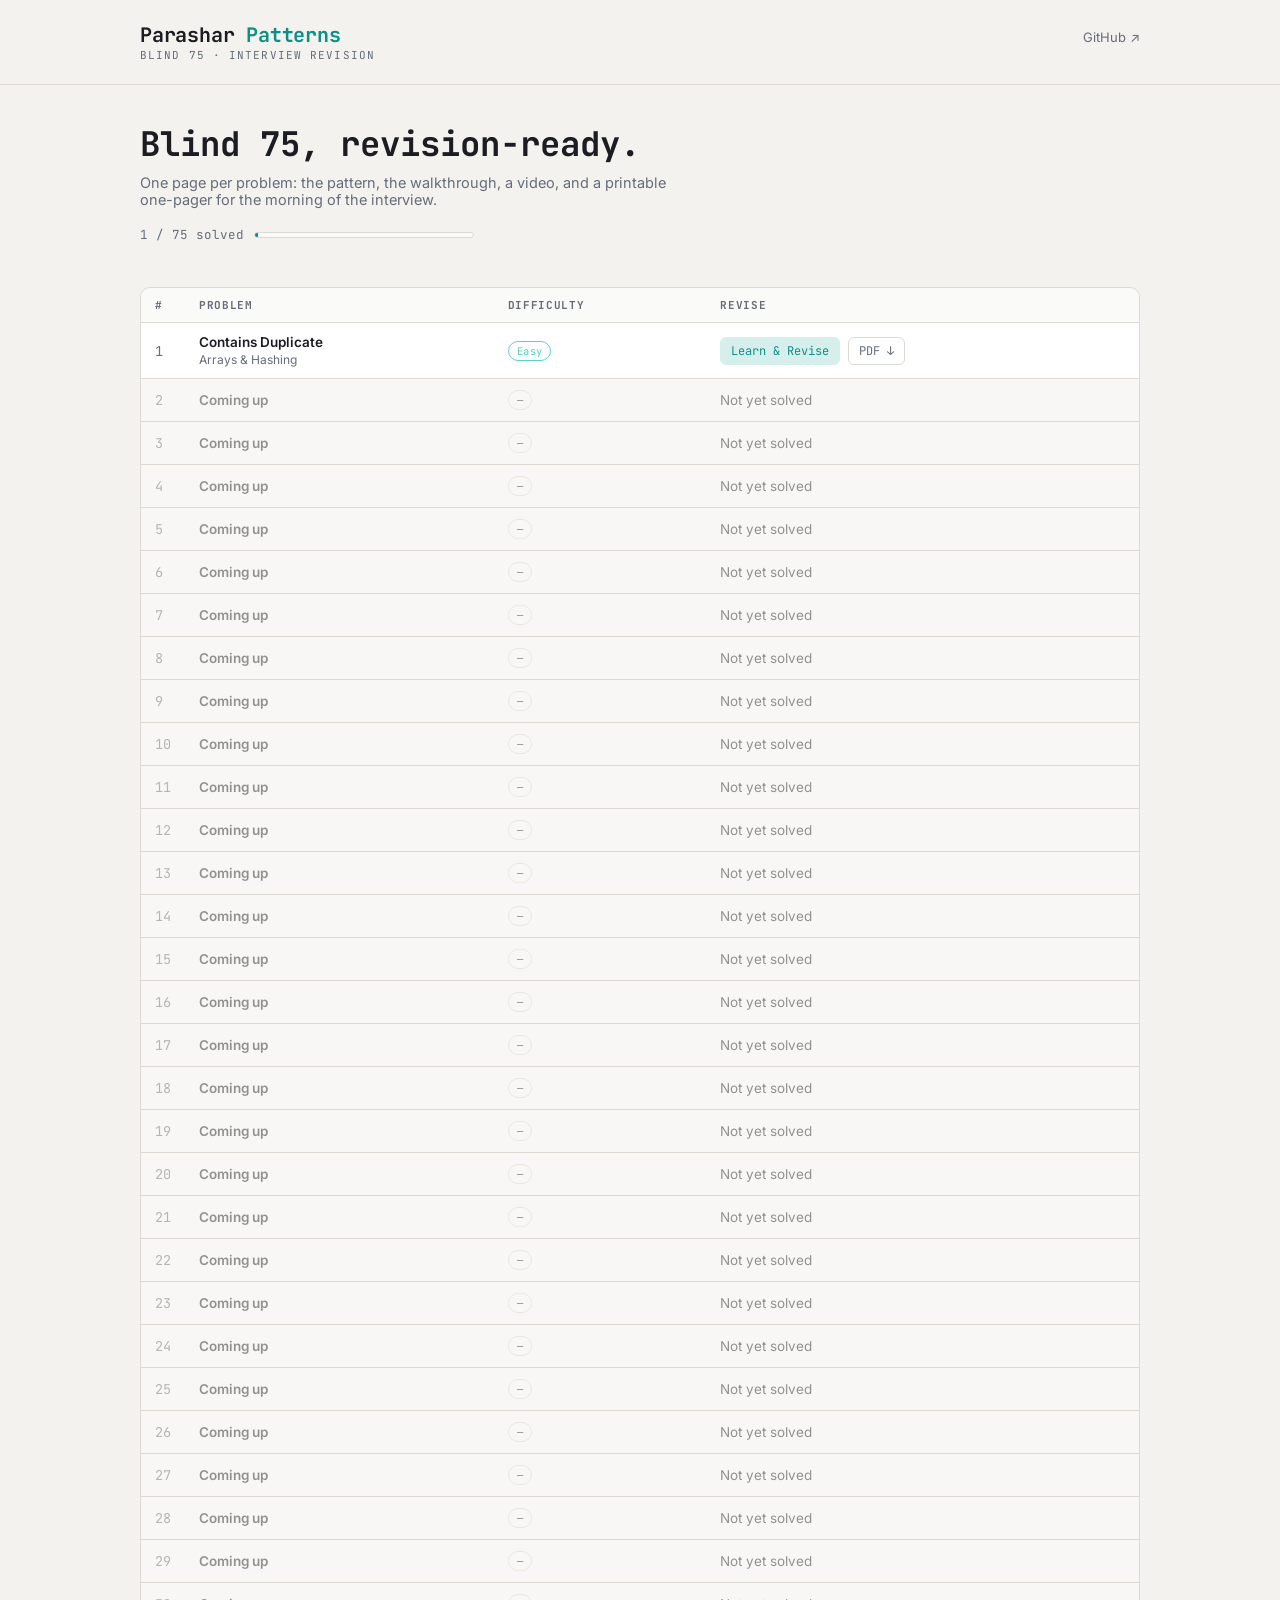
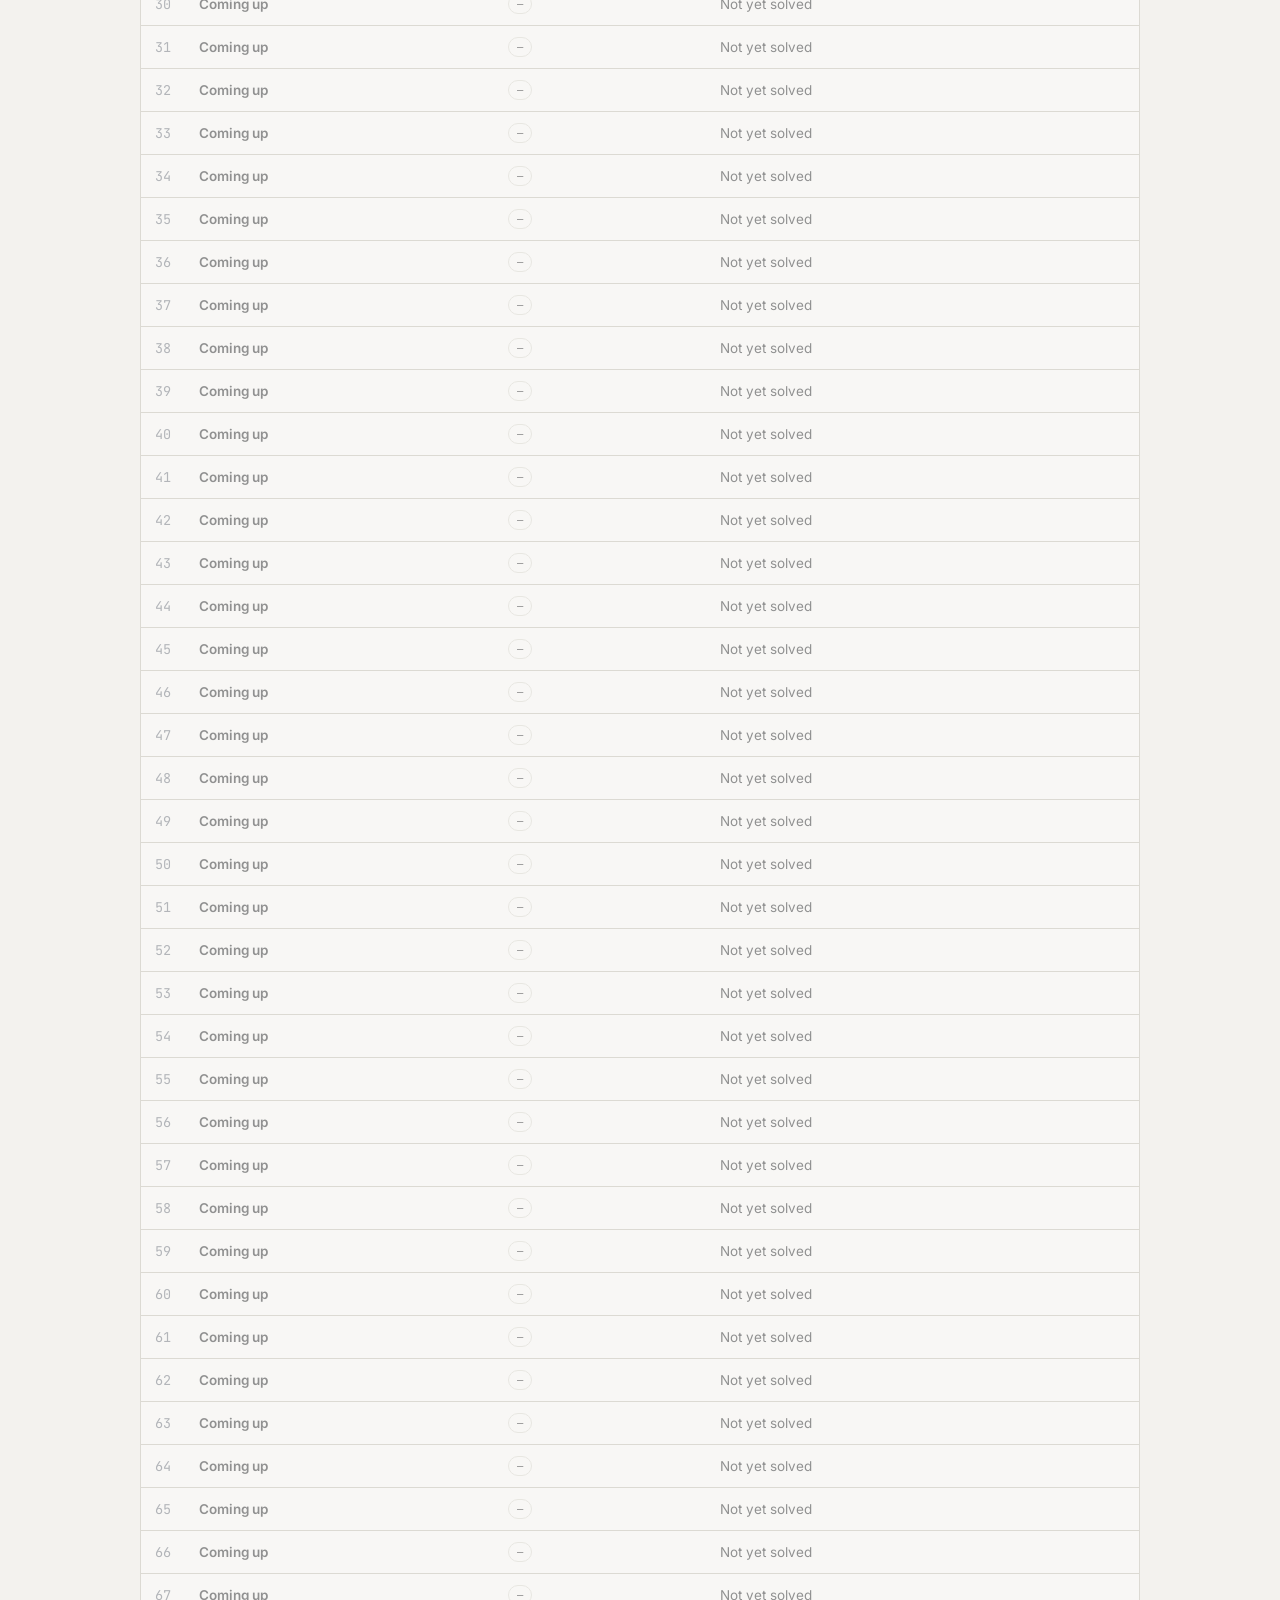
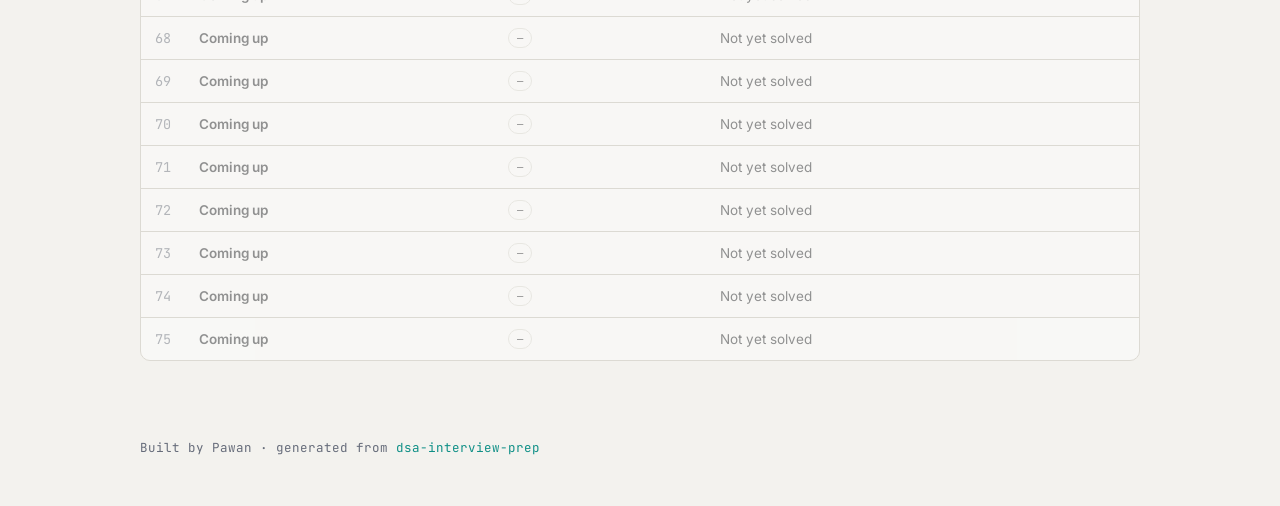
==== index.html @ 85b140c4 "Initial site: problem 1 (Contains Duplicate) + generator" ====
<!doctype html>
<html lang="en">
<head>
<meta charset="utf-8">
<meta name="viewport" content="width=device-width, initial-scale=1">
<title>Parashar Patterns — Blind 75 Revision</title>
<meta name="description" content="Blind 75 interview revision: pattern-level write-ups, video walkthroughs, and printable one-pagers.">
<link rel="preconnect" href="https://fonts.googleapis.com">
<link rel="preconnect" href="https://fonts.gstatic.com" crossorigin>
<link href="https://fonts.googleapis.com/css2?family=JetBrains+Mono:wght@400;600;700&family=Inter:wght@400;500;600&display=swap" rel="stylesheet">
<link rel="stylesheet" href="assets/css/site.css">
</head>
<body>
  <header class="topbar">
    <div class="container row">
      <div>
        <a class="brand" href="index.html">Parashar <span class="dot">Patterns</span></a>
        <div class="tagline">BLIND 75 · INTERVIEW REVISION</div>
      </div>
      <nav>
        <a href="https://github.com/pawanparashar/dsa-interview-prep">GitHub ↗</a>
      </nav>
    </div>
  </header>

  <section class="hero">
    <div class="container">
      <h1>Blind 75, revision-ready.</h1>
      <p>One page per problem: the pattern, the walkthrough, a video, and a printable one-pager for the morning of the interview.</p>
      <div class="progress">
        <span>1 / 75 solved</span>
        <div class="bar"><div class="fill" style="width: 1.3%"></div></div>
      </div>
    </div>
  </section>

  <div class="container">
    <div class="table-wrap">
      <table class="problems">
        <thead>
          <tr>
            <th>#</th>
            <th>Problem</th>
            <th>Difficulty</th>
            <th>Revise</th>
          </tr>
        </thead>
        <tbody>
          
          <tr>
            <td class="num">1</td>
            <td class="title">
              Contains Duplicate
              <span class="muted-cat">Arrays & Hashing</span>
            </td>
            <td><span class="badge Easy">Easy</span></td>
            <td>
              <div class="cell-links">
                <a class="linkbtn" href="problems/contains-duplicate/index.html">Learn &amp; Revise</a>
                <a class="linkbtn ghost" href="problems/contains-duplicate/contains-duplicate-onepager.pdf">PDF ↓</a>
              </div>
            </td>
          </tr>
          
          
          <tr class="pending">
            <td class="num">2</td>
            <td class="title">Coming up</td>
            <td><span class="badge">—</span></td>
            <td><span class="muted-cat">Not yet solved</span></td>
          </tr>
          
          <tr class="pending">
            <td class="num">3</td>
            <td class="title">Coming up</td>
            <td><span class="badge">—</span></td>
            <td><span class="muted-cat">Not yet solved</span></td>
          </tr>
          
          <tr class="pending">
            <td class="num">4</td>
            <td class="title">Coming up</td>
            <td><span class="badge">—</span></td>
            <td><span class="muted-cat">Not yet solved</span></td>
          </tr>
          
          <tr class="pending">
            <td class="num">5</td>
            <td class="title">Coming up</td>
            <td><span class="badge">—</span></td>
            <td><span class="muted-cat">Not yet solved</span></td>
          </tr>
          
          <tr class="pending">
            <td class="num">6</td>
            <td class="title">Coming up</td>
            <td><span class="badge">—</span></td>
            <td><span class="muted-cat">Not yet solved</span></td>
          </tr>
          
          <tr class="pending">
            <td class="num">7</td>
            <td class="title">Coming up</td>
            <td><span class="badge">—</span></td>
            <td><span class="muted-cat">Not yet solved</span></td>
          </tr>
          
          <tr class="pending">
            <td class="num">8</td>
            <td class="title">Coming up</td>
            <td><span class="badge">—</span></td>
            <td><span class="muted-cat">Not yet solved</span></td>
          </tr>
          
          <tr class="pending">
            <td class="num">9</td>
            <td class="title">Coming up</td>
            <td><span class="badge">—</span></td>
            <td><span class="muted-cat">Not yet solved</span></td>
          </tr>
          
          <tr class="pending">
            <td class="num">10</td>
            <td class="title">Coming up</td>
            <td><span class="badge">—</span></td>
            <td><span class="muted-cat">Not yet solved</span></td>
          </tr>
          
          <tr class="pending">
            <td class="num">11</td>
            <td class="title">Coming up</td>
            <td><span class="badge">—</span></td>
            <td><span class="muted-cat">Not yet solved</span></td>
          </tr>
          
          <tr class="pending">
            <td class="num">12</td>
            <td class="title">Coming up</td>
            <td><span class="badge">—</span></td>
            <td><span class="muted-cat">Not yet solved</span></td>
          </tr>
          
          <tr class="pending">
            <td class="num">13</td>
            <td class="title">Coming up</td>
            <td><span class="badge">—</span></td>
            <td><span class="muted-cat">Not yet solved</span></td>
          </tr>
          
          <tr class="pending">
            <td class="num">14</td>
            <td class="title">Coming up</td>
            <td><span class="badge">—</span></td>
            <td><span class="muted-cat">Not yet solved</span></td>
          </tr>
          
          <tr class="pending">
            <td class="num">15</td>
            <td class="title">Coming up</td>
            <td><span class="badge">—</span></td>
            <td><span class="muted-cat">Not yet solved</span></td>
          </tr>
          
          <tr class="pending">
            <td class="num">16</td>
            <td class="title">Coming up</td>
            <td><span class="badge">—</span></td>
            <td><span class="muted-cat">Not yet solved</span></td>
          </tr>
          
          <tr class="pending">
            <td class="num">17</td>
            <td class="title">Coming up</td>
            <td><span class="badge">—</span></td>
            <td><span class="muted-cat">Not yet solved</span></td>
          </tr>
          
          <tr class="pending">
            <td class="num">18</td>
            <td class="title">Coming up</td>
            <td><span class="badge">—</span></td>
            <td><span class="muted-cat">Not yet solved</span></td>
          </tr>
          
          <tr class="pending">
            <td class="num">19</td>
            <td class="title">Coming up</td>
            <td><span class="badge">—</span></td>
            <td><span class="muted-cat">Not yet solved</span></td>
          </tr>
          
          <tr class="pending">
            <td class="num">20</td>
            <td class="title">Coming up</td>
            <td><span class="badge">—</span></td>
            <td><span class="muted-cat">Not yet solved</span></td>
          </tr>
          
          <tr class="pending">
            <td class="num">21</td>
            <td class="title">Coming up</td>
            <td><span class="badge">—</span></td>
            <td><span class="muted-cat">Not yet solved</span></td>
          </tr>
          
          <tr class="pending">
            <td class="num">22</td>
            <td class="title">Coming up</td>
            <td><span class="badge">—</span></td>
            <td><span class="muted-cat">Not yet solved</span></td>
          </tr>
          
          <tr class="pending">
            <td class="num">23</td>
            <td class="title">Coming up</td>
            <td><span class="badge">—</span></td>
            <td><span class="muted-cat">Not yet solved</span></td>
          </tr>
          
          <tr class="pending">
            <td class="num">24</td>
            <td class="title">Coming up</td>
            <td><span class="badge">—</span></td>
            <td><span class="muted-cat">Not yet solved</span></td>
          </tr>
          
          <tr class="pending">
            <td class="num">25</td>
            <td class="title">Coming up</td>
            <td><span class="badge">—</span></td>
            <td><span class="muted-cat">Not yet solved</span></td>
          </tr>
          
          <tr class="pending">
            <td class="num">26</td>
            <td class="title">Coming up</td>
            <td><span class="badge">—</span></td>
            <td><span class="muted-cat">Not yet solved</span></td>
          </tr>
          
          <tr class="pending">
            <td class="num">27</td>
            <td class="title">Coming up</td>
            <td><span class="badge">—</span></td>
            <td><span class="muted-cat">Not yet solved</span></td>
          </tr>
          
          <tr class="pending">
            <td class="num">28</td>
            <td class="title">Coming up</td>
            <td><span class="badge">—</span></td>
            <td><span class="muted-cat">Not yet solved</span></td>
          </tr>
          
          <tr class="pending">
            <td class="num">29</td>
            <td class="title">Coming up</td>
            <td><span class="badge">—</span></td>
            <td><span class="muted-cat">Not yet solved</span></td>
          </tr>
          
          <tr class="pending">
            <td class="num">30</td>
            <td class="title">Coming up</td>
            <td><span class="badge">—</span></td>
            <td><span class="muted-cat">Not yet solved</span></td>
          </tr>
          
          <tr class="pending">
            <td class="num">31</td>
            <td class="title">Coming up</td>
            <td><span class="badge">—</span></td>
            <td><span class="muted-cat">Not yet solved</span></td>
          </tr>
          
          <tr class="pending">
            <td class="num">32</td>
            <td class="title">Coming up</td>
            <td><span class="badge">—</span></td>
            <td><span class="muted-cat">Not yet solved</span></td>
          </tr>
          
          <tr class="pending">
            <td class="num">33</td>
            <td class="title">Coming up</td>
            <td><span class="badge">—</span></td>
            <td><span class="muted-cat">Not yet solved</span></td>
          </tr>
          
          <tr class="pending">
            <td class="num">34</td>
            <td class="title">Coming up</td>
            <td><span class="badge">—</span></td>
            <td><span class="muted-cat">Not yet solved</span></td>
          </tr>
          
          <tr class="pending">
            <td class="num">35</td>
            <td class="title">Coming up</td>
            <td><span class="badge">—</span></td>
            <td><span class="muted-cat">Not yet solved</span></td>
          </tr>
          
          <tr class="pending">
            <td class="num">36</td>
            <td class="title">Coming up</td>
            <td><span class="badge">—</span></td>
            <td><span class="muted-cat">Not yet solved</span></td>
          </tr>
          
          <tr class="pending">
            <td class="num">37</td>
            <td class="title">Coming up</td>
            <td><span class="badge">—</span></td>
            <td><span class="muted-cat">Not yet solved</span></td>
          </tr>
          
          <tr class="pending">
            <td class="num">38</td>
            <td class="title">Coming up</td>
            <td><span class="badge">—</span></td>
            <td><span class="muted-cat">Not yet solved</span></td>
          </tr>
          
          <tr class="pending">
            <td class="num">39</td>
            <td class="title">Coming up</td>
            <td><span class="badge">—</span></td>
            <td><span class="muted-cat">Not yet solved</span></td>
          </tr>
          
          <tr class="pending">
            <td class="num">40</td>
            <td class="title">Coming up</td>
            <td><span class="badge">—</span></td>
            <td><span class="muted-cat">Not yet solved</span></td>
          </tr>
          
          <tr class="pending">
            <td class="num">41</td>
            <td class="title">Coming up</td>
            <td><span class="badge">—</span></td>
            <td><span class="muted-cat">Not yet solved</span></td>
          </tr>
          
          <tr class="pending">
            <td class="num">42</td>
            <td class="title">Coming up</td>
            <td><span class="badge">—</span></td>
            <td><span class="muted-cat">Not yet solved</span></td>
          </tr>
          
          <tr class="pending">
            <td class="num">43</td>
            <td class="title">Coming up</td>
            <td><span class="badge">—</span></td>
            <td><span class="muted-cat">Not yet solved</span></td>
          </tr>
          
          <tr class="pending">
            <td class="num">44</td>
            <td class="title">Coming up</td>
            <td><span class="badge">—</span></td>
            <td><span class="muted-cat">Not yet solved</span></td>
          </tr>
          
          <tr class="pending">
            <td class="num">45</td>
            <td class="title">Coming up</td>
            <td><span class="badge">—</span></td>
            <td><span class="muted-cat">Not yet solved</span></td>
          </tr>
          
          <tr class="pending">
            <td class="num">46</td>
            <td class="title">Coming up</td>
            <td><span class="badge">—</span></td>
            <td><span class="muted-cat">Not yet solved</span></td>
          </tr>
          
          <tr class="pending">
            <td class="num">47</td>
            <td class="title">Coming up</td>
            <td><span class="badge">—</span></td>
            <td><span class="muted-cat">Not yet solved</span></td>
          </tr>
          
          <tr class="pending">
            <td class="num">48</td>
            <td class="title">Coming up</td>
            <td><span class="badge">—</span></td>
            <td><span class="muted-cat">Not yet solved</span></td>
          </tr>
          
          <tr class="pending">
            <td class="num">49</td>
            <td class="title">Coming up</td>
            <td><span class="badge">—</span></td>
            <td><span class="muted-cat">Not yet solved</span></td>
          </tr>
          
          <tr class="pending">
            <td class="num">50</td>
            <td class="title">Coming up</td>
            <td><span class="badge">—</span></td>
            <td><span class="muted-cat">Not yet solved</span></td>
          </tr>
          
          <tr class="pending">
            <td class="num">51</td>
            <td class="title">Coming up</td>
            <td><span class="badge">—</span></td>
            <td><span class="muted-cat">Not yet solved</span></td>
          </tr>
          
          <tr class="pending">
            <td class="num">52</td>
            <td class="title">Coming up</td>
            <td><span class="badge">—</span></td>
            <td><span class="muted-cat">Not yet solved</span></td>
          </tr>
          
          <tr class="pending">
            <td class="num">53</td>
            <td class="title">Coming up</td>
            <td><span class="badge">—</span></td>
            <td><span class="muted-cat">Not yet solved</span></td>
          </tr>
          
          <tr class="pending">
            <td class="num">54</td>
            <td class="title">Coming up</td>
            <td><span class="badge">—</span></td>
            <td><span class="muted-cat">Not yet solved</span></td>
          </tr>
          
          <tr class="pending">
            <td class="num">55</td>
            <td class="title">Coming up</td>
            <td><span class="badge">—</span></td>
            <td><span class="muted-cat">Not yet solved</span></td>
          </tr>
          
          <tr class="pending">
            <td class="num">56</td>
            <td class="title">Coming up</td>
            <td><span class="badge">—</span></td>
            <td><span class="muted-cat">Not yet solved</span></td>
          </tr>
          
          <tr class="pending">
            <td class="num">57</td>
            <td class="title">Coming up</td>
            <td><span class="badge">—</span></td>
            <td><span class="muted-cat">Not yet solved</span></td>
          </tr>
          
          <tr class="pending">
            <td class="num">58</td>
            <td class="title">Coming up</td>
            <td><span class="badge">—</span></td>
            <td><span class="muted-cat">Not yet solved</span></td>
          </tr>
          
          <tr class="pending">
            <td class="num">59</td>
            <td class="title">Coming up</td>
            <td><span class="badge">—</span></td>
            <td><span class="muted-cat">Not yet solved</span></td>
          </tr>
          
          <tr class="pending">
            <td class="num">60</td>
            <td class="title">Coming up</td>
            <td><span class="badge">—</span></td>
            <td><span class="muted-cat">Not yet solved</span></td>
          </tr>
          
          <tr class="pending">
            <td class="num">61</td>
            <td class="title">Coming up</td>
            <td><span class="badge">—</span></td>
            <td><span class="muted-cat">Not yet solved</span></td>
          </tr>
          
          <tr class="pending">
            <td class="num">62</td>
            <td class="title">Coming up</td>
            <td><span class="badge">—</span></td>
            <td><span class="muted-cat">Not yet solved</span></td>
          </tr>
          
          <tr class="pending">
            <td class="num">63</td>
            <td class="title">Coming up</td>
            <td><span class="badge">—</span></td>
            <td><span class="muted-cat">Not yet solved</span></td>
          </tr>
          
          <tr class="pending">
            <td class="num">64</td>
            <td class="title">Coming up</td>
            <td><span class="badge">—</span></td>
            <td><span class="muted-cat">Not yet solved</span></td>
          </tr>
          
          <tr class="pending">
            <td class="num">65</td>
            <td class="title">Coming up</td>
            <td><span class="badge">—</span></td>
            <td><span class="muted-cat">Not yet solved</span></td>
          </tr>
          
          <tr class="pending">
            <td class="num">66</td>
            <td class="title">Coming up</td>
            <td><span class="badge">—</span></td>
            <td><span class="muted-cat">Not yet solved</span></td>
          </tr>
          
          <tr class="pending">
            <td class="num">67</td>
            <td class="title">Coming up</td>
            <td><span class="badge">—</span></td>
            <td><span class="muted-cat">Not yet solved</span></td>
          </tr>
          
          <tr class="pending">
            <td class="num">68</td>
            <td class="title">Coming up</td>
            <td><span class="badge">—</span></td>
            <td><span class="muted-cat">Not yet solved</span></td>
          </tr>
          
          <tr class="pending">
            <td class="num">69</td>
            <td class="title">Coming up</td>
            <td><span class="badge">—</span></td>
            <td><span class="muted-cat">Not yet solved</span></td>
          </tr>
          
          <tr class="pending">
            <td class="num">70</td>
            <td class="title">Coming up</td>
            <td><span class="badge">—</span></td>
            <td><span class="muted-cat">Not yet solved</span></td>
          </tr>
          
          <tr class="pending">
            <td class="num">71</td>
            <td class="title">Coming up</td>
            <td><span class="badge">—</span></td>
            <td><span class="muted-cat">Not yet solved</span></td>
          </tr>
          
          <tr class="pending">
            <td class="num">72</td>
            <td class="title">Coming up</td>
            <td><span class="badge">—</span></td>
            <td><span class="muted-cat">Not yet solved</span></td>
          </tr>
          
          <tr class="pending">
            <td class="num">73</td>
            <td class="title">Coming up</td>
            <td><span class="badge">—</span></td>
            <td><span class="muted-cat">Not yet solved</span></td>
          </tr>
          
          <tr class="pending">
            <td class="num">74</td>
            <td class="title">Coming up</td>
            <td><span class="badge">—</span></td>
            <td><span class="muted-cat">Not yet solved</span></td>
          </tr>
          
          <tr class="pending">
            <td class="num">75</td>
            <td class="title">Coming up</td>
            <td><span class="badge">—</span></td>
            <td><span class="muted-cat">Not yet solved</span></td>
          </tr>
          
        </tbody>
      </table>
    </div>
  </div>

  <footer>
    <div class="container">Built by Pawan · generated from <a href="https://github.com/pawanparashar/dsa-interview-prep">dsa-interview-prep</a></div>
  </footer>
</body>
</html>
---- assets/css/site.css ----
/* Parashar Patterns — shared site styles
   layout concept: dark "terminal notebook" — monospace display type over a
   calm sans body, one teal accent carried over from the revision cards */
:root {
  --bg: #0f1115;
  --panel: #171a21;
  --panel-2: #1d212b;
  --border: #2a2f3a;
  --fg: #e8eaf0;
  --muted: #9aa3b5;
  --accent: #5ad1c9;
  --accent-dim: #2d4a48;
  --code-bg: #0c0e13;
  --easy: #5ad1c9;
  --medium: #e0b85a;
  --hard: #e07a6b;
  --font-display: 'JetBrains Mono', 'Space Mono', monospace;
  --font-body: 'Inter', system-ui, -apple-system, sans-serif;
  --font-mono: 'JetBrains Mono', 'Space Mono', monospace;
  color-scheme: dark;
}
@media (prefers-color-scheme: light) {
  :root:not([data-theme="dark"]) {
    --bg: #f3f2ee;
    --panel: #ffffff;
    --panel-2: #fafaf8;
    --border: #dcdad3;
    --fg: #1b1d22;
    --muted: #666c7a;
    --accent: #0e8f86;
    --accent-dim: #d6efed;
    --code-bg: #f4f6f5;
    color-scheme: light;
  }
}
:root[data-theme="light"] {
  --bg: #f3f2ee;
  --panel: #ffffff;
  --panel-2: #fafaf8;
  --border: #dcdad3;
  --fg: #1b1d22;
  --muted: #666c7a;
  --accent: #0e8f86;
  --accent-dim: #d6efed;
  --code-bg: #f4f6f5;
  color-scheme: light;
}

* { box-sizing: border-box; }
html, body { height: 100%; }
body {
  margin: 0;
  background: var(--bg);
  color: var(--fg);
  font-family: var(--font-body);
  -webkit-font-smoothing: antialiased;
}

a { color: inherit; }

.container {
  max-width: 1040px;
  margin: 0 auto;
  padding: 0 20px;
}

/* top bar */
.topbar {
  border-bottom: 1px solid var(--border);
  padding: 22px 0;
}
.topbar .row {
  display: flex;
  align-items: baseline;
  justify-content: space-between;
  flex-wrap: wrap;
  gap: 8px 20px;
}
.brand {
  font-family: var(--font-display);
  font-size: 20px;
  font-weight: 700;
  letter-spacing: -0.01em;
  text-decoration: none;
}
.brand .dot { color: var(--accent); }
.tagline {
  font-family: var(--font-mono);
  font-size: 11px;
  letter-spacing: 0.1em;
  color: var(--muted);
}
.topbar nav a {
  font-size: 13px;
  text-decoration: none;
  color: var(--muted);
  margin-left: 18px;
}
.topbar nav a:hover { color: var(--accent); }

/* home hero */
.hero {
  padding: 36px 0 20px;
}
.hero h1 {
  font-family: var(--font-display);
  font-size: clamp(24px, 4vw, 34px);
  margin: 0 0 8px;
  text-wrap: balance;
}
.hero p {
  color: var(--muted);
  font-size: 14.5px;
  max-width: 60ch;
  margin: 0;
}
.progress {
  display: flex;
  align-items: center;
  gap: 10px;
  margin-top: 18px;
  font-family: var(--font-mono);
  font-size: 12.5px;
  color: var(--muted);
}
.progress .bar {
  flex: 1;
  max-width: 220px;
  height: 6px;
  border-radius: 999px;
  background: var(--panel-2);
  border: 1px solid var(--border);
  overflow: hidden;
}
.progress .fill {
  height: 100%;
  background: var(--accent);
}

/* problem table */
.table-wrap {
  border: 1px solid var(--border);
  border-radius: 10px;
  overflow: hidden;
  margin: 24px 0 48px;
}
table.problems {
  width: 100%;
  border-collapse: collapse;
  font-size: 13.5px;
}
table.problems thead th {
  text-align: left;
  font-family: var(--font-mono);
  font-size: 11px;
  letter-spacing: 0.06em;
  text-transform: uppercase;
  color: var(--muted);
  background: var(--panel-2);
  padding: 10px 14px;
  border-bottom: 1px solid var(--border);
  white-space: nowrap;
}
table.problems tbody tr {
  background: var(--panel);
  border-bottom: 1px solid var(--border);
}
table.problems tbody tr:last-child { border-bottom: none; }
table.problems tbody tr.pending { opacity: 0.45; }
table.problems td {
  padding: 11px 14px;
  vertical-align: middle;
}
table.problems td.num {
  font-family: var(--font-mono);
  color: var(--muted);
  width: 36px;
}
table.problems td.title { font-weight: 600; min-width: 0; }
table.problems td.title .muted-cat {
  display: block;
  font-weight: 400;
  font-size: 12px;
  color: var(--muted);
  margin-top: 2px;
}
.badge {
  display: inline-block;
  font-family: var(--font-mono);
  font-size: 10.5px;
  letter-spacing: 0.04em;
  padding: 2px 8px;
  border-radius: 999px;
  border: 1px solid var(--border);
}
.badge.Easy { color: var(--easy); border-color: var(--easy); }
.badge.Medium { color: var(--medium); border-color: var(--medium); }
.badge.Hard { color: var(--hard); border-color: var(--hard); }
.linkbtn {
  display: inline-flex;
  align-items: center;
  gap: 6px;
  font-family: var(--font-mono);
  font-size: 12px;
  text-decoration: none;
  color: var(--accent);
  border: 1px solid var(--accent-dim);
  background: var(--accent-dim);
  padding: 5px 10px;
  border-radius: 6px;
  white-space: nowrap;
}
.linkbtn:hover { filter: brightness(1.1); }
.linkbtn.ghost {
  color: var(--muted);
  border-color: var(--border);
  background: transparent;
}
.cell-links { display: flex; gap: 8px; flex-wrap: wrap; }

/* problem detail page */
.p-head {
  padding: 30px 0 20px;
  border-bottom: 2px solid var(--accent);
}
.p-head .crumbs {
  font-family: var(--font-mono);
  font-size: 12px;
  color: var(--muted);
  text-decoration: none;
}
.p-head .crumbs:hover { color: var(--accent); }
.p-head h1 {
  font-family: var(--font-display);
  font-size: clamp(22px, 4vw, 30px);
  margin: 10px 0 10px;
  text-wrap: balance;
}
.pills { display: flex; gap: 8px; flex-wrap: wrap; align-items: center; }
.pill {
  font-family: var(--font-mono);
  font-size: 11px;
  letter-spacing: 0.03em;
  padding: 4px 10px;
  border-radius: 999px;
  border: 1px solid var(--border);
  color: var(--muted);
  background: var(--panel-2);
  white-space: nowrap;
}
.pill.accent { color: var(--accent); border-color: var(--accent-dim); background: var(--accent-dim); }

.p-actions {
  display: flex;
  gap: 10px;
  margin-top: 16px;
  flex-wrap: wrap;
}

.section {
  padding: 28px 0;
  border-bottom: 1px solid var(--border);
}
.section:last-of-type { border-bottom: none; }
.section h2 {
  font-family: var(--font-mono);
  font-size: 12px;
  text-transform: uppercase;
  letter-spacing: 0.08em;
  color: var(--accent);
  margin: 0 0 14px;
}
.section p { line-height: 1.65; font-size: 15px; max-width: 72ch; }
.section p.muted { color: var(--muted); font-size: 13px; }

.video-frame {
  position: relative;
  width: 100%;
  max-width: 720px;
  aspect-ratio: 16 / 9;
  border-radius: 10px;
  overflow: hidden;
  border: 1px solid var(--border);
  background: var(--code-bg);
}
.video-frame iframe {
  position: absolute;
  inset: 0;
  width: 100%;
  height: 100%;
  border: 0;
}

.examples div {
  font-family: var(--font-mono);
  font-size: 13px;
  background: var(--code-bg);
  border: 1px solid var(--border);
  border-radius: 6px;
  padding: 7px 12px;
  margin-bottom: 7px;
  overflow-x: auto;
  max-width: 560px;
}

.callout {
  border-left: 3px solid var(--accent);
  background: var(--accent-dim);
  border-radius: 0 6px 6px 0;
  padding: 10px 14px;
  font-size: 14px;
  margin-top: 10px;
  max-width: 640px;
}

.complexity {
  display: flex;
  gap: 10px;
  margin-top: 14px;
  max-width: 300px;
}
.complexity .box {
  flex: 1;
  background: var(--code-bg);
  border: 1px solid var(--border);
  border-radius: 6px;
  padding: 10px 12px;
  text-align: center;
}
.complexity .box .v {
  font-family: var(--font-mono);
  color: var(--accent);
  font-size: 19px;
  display: block;
}
.complexity .box .k {
  font-size: 10.5px;
  color: var(--muted);
  text-transform: uppercase;
  letter-spacing: 0.06em;
}

pre {
  background: var(--code-bg);
  border: 1px solid var(--border);
  border-radius: 8px;
  padding: 14px 16px;
  overflow-x: auto;
  margin: 0;
  max-width: 100%;
}
code {
  font-family: var(--font-mono);
  font-size: 13px;
  line-height: 1.6;
  color: var(--fg);
}
.kw { color: var(--accent); }

ol.steps, ul.plain { margin: 0; padding-left: 20px; font-size: 15px; line-height: 1.7; max-width: 68ch; }
ol.steps li, ul.plain li { margin-bottom: 6px; }

.quote {
  font-size: 14px;
  font-style: italic;
  color: var(--muted);
  border-left: 3px solid var(--border);
  padding-left: 12px;
  margin-top: 10px;
  max-width: 64ch;
}

ul.edge-list {
  list-style: none;
  padding: 0;
  margin: 0;
  display: grid;
  grid-template-columns: repeat(2, 1fr);
  gap: 8px 24px;
  max-width: 700px;
}
@media (max-width: 600px) { ul.edge-list { grid-template-columns: 1fr; } }
ul.edge-list li {
  font-size: 14px;
  display: flex;
  gap: 8px;
}
ul.edge-list li::before { content: "▸"; color: var(--accent); flex-shrink: 0; }

footer {
  padding: 30px 0 50px;
  color: var(--muted);
  font-size: 12.5px;
  font-family: var(--font-mono);
}
footer a { color: var(--accent); text-decoration: none; }

@media (max-width: 680px) {
  table.problems thead { display: none; }
  table.problems, table.problems tbody, table.problems tr, table.problems td {
    display: block;
    width: 100%;
  }
  table.problems tr { padding: 12px 14px; }
  table.problems td { padding: 3px 0; }
  table.problems td.num { display: none; }
}
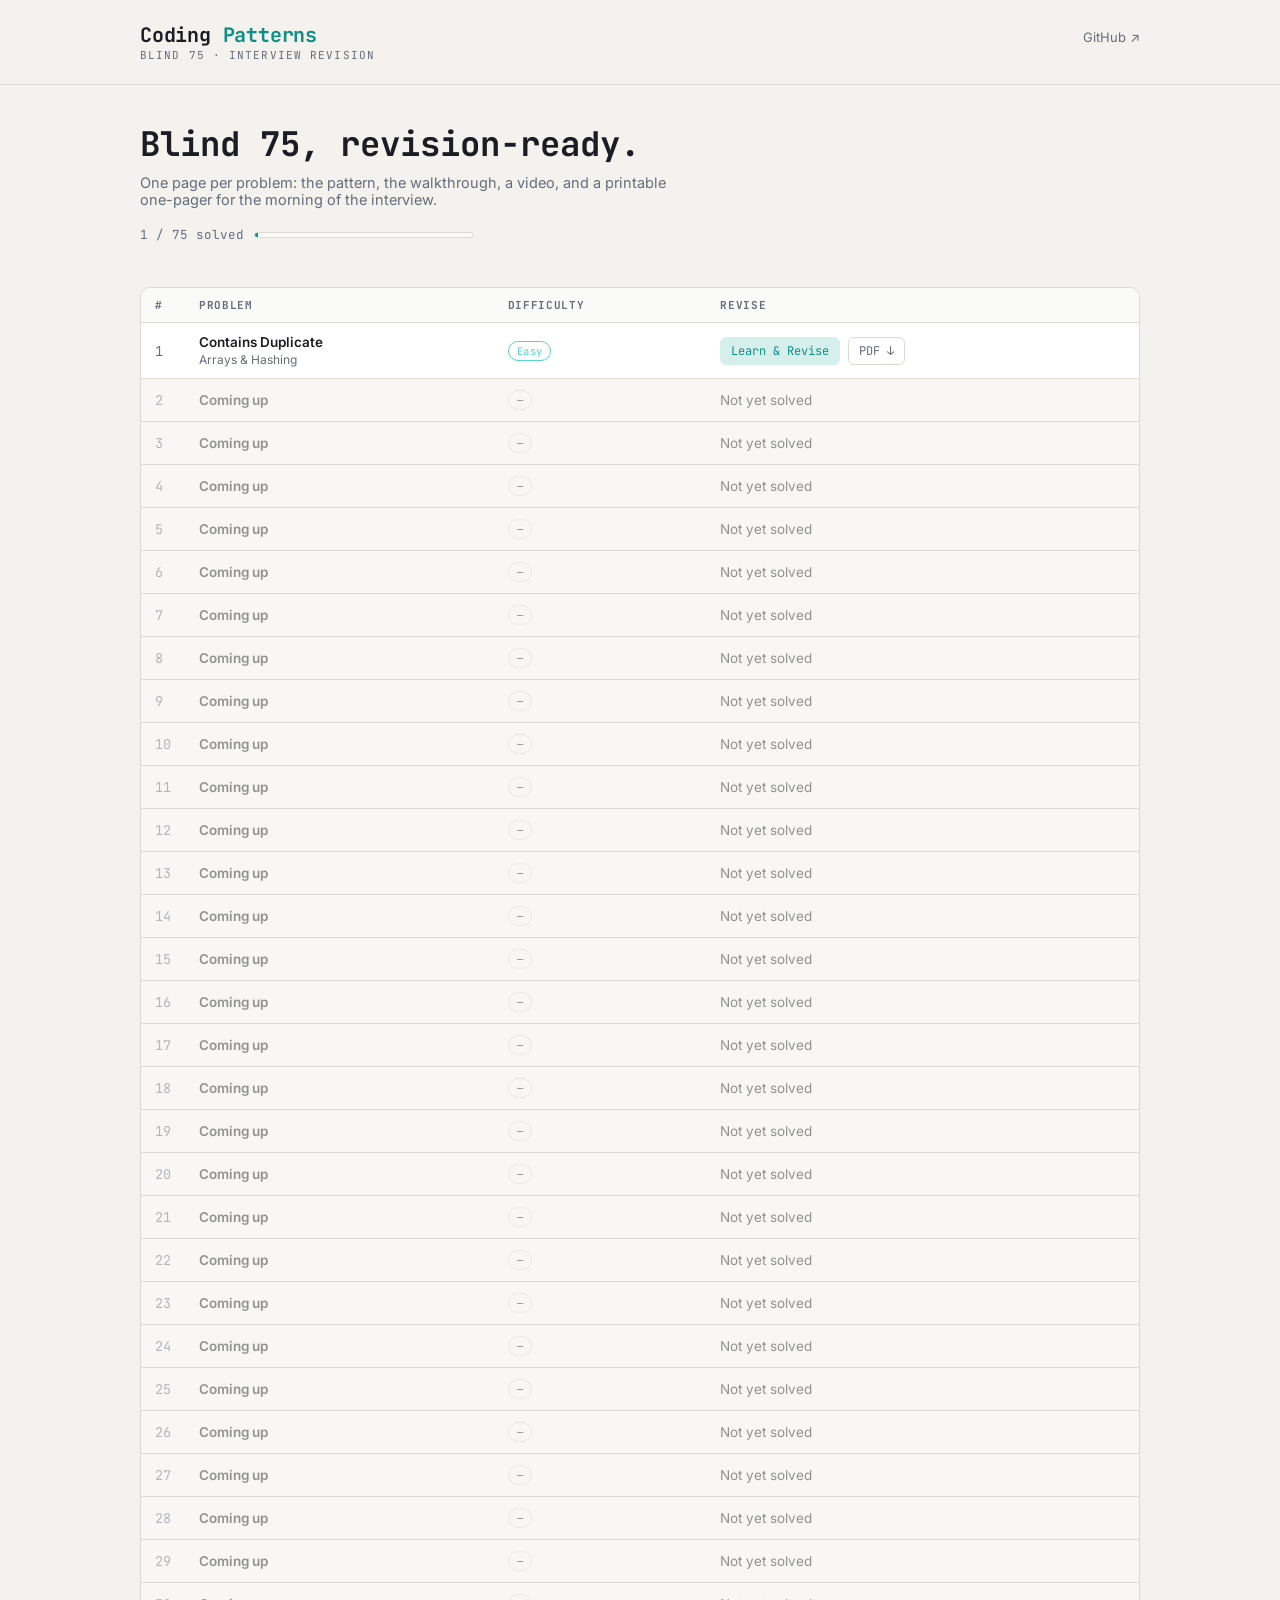
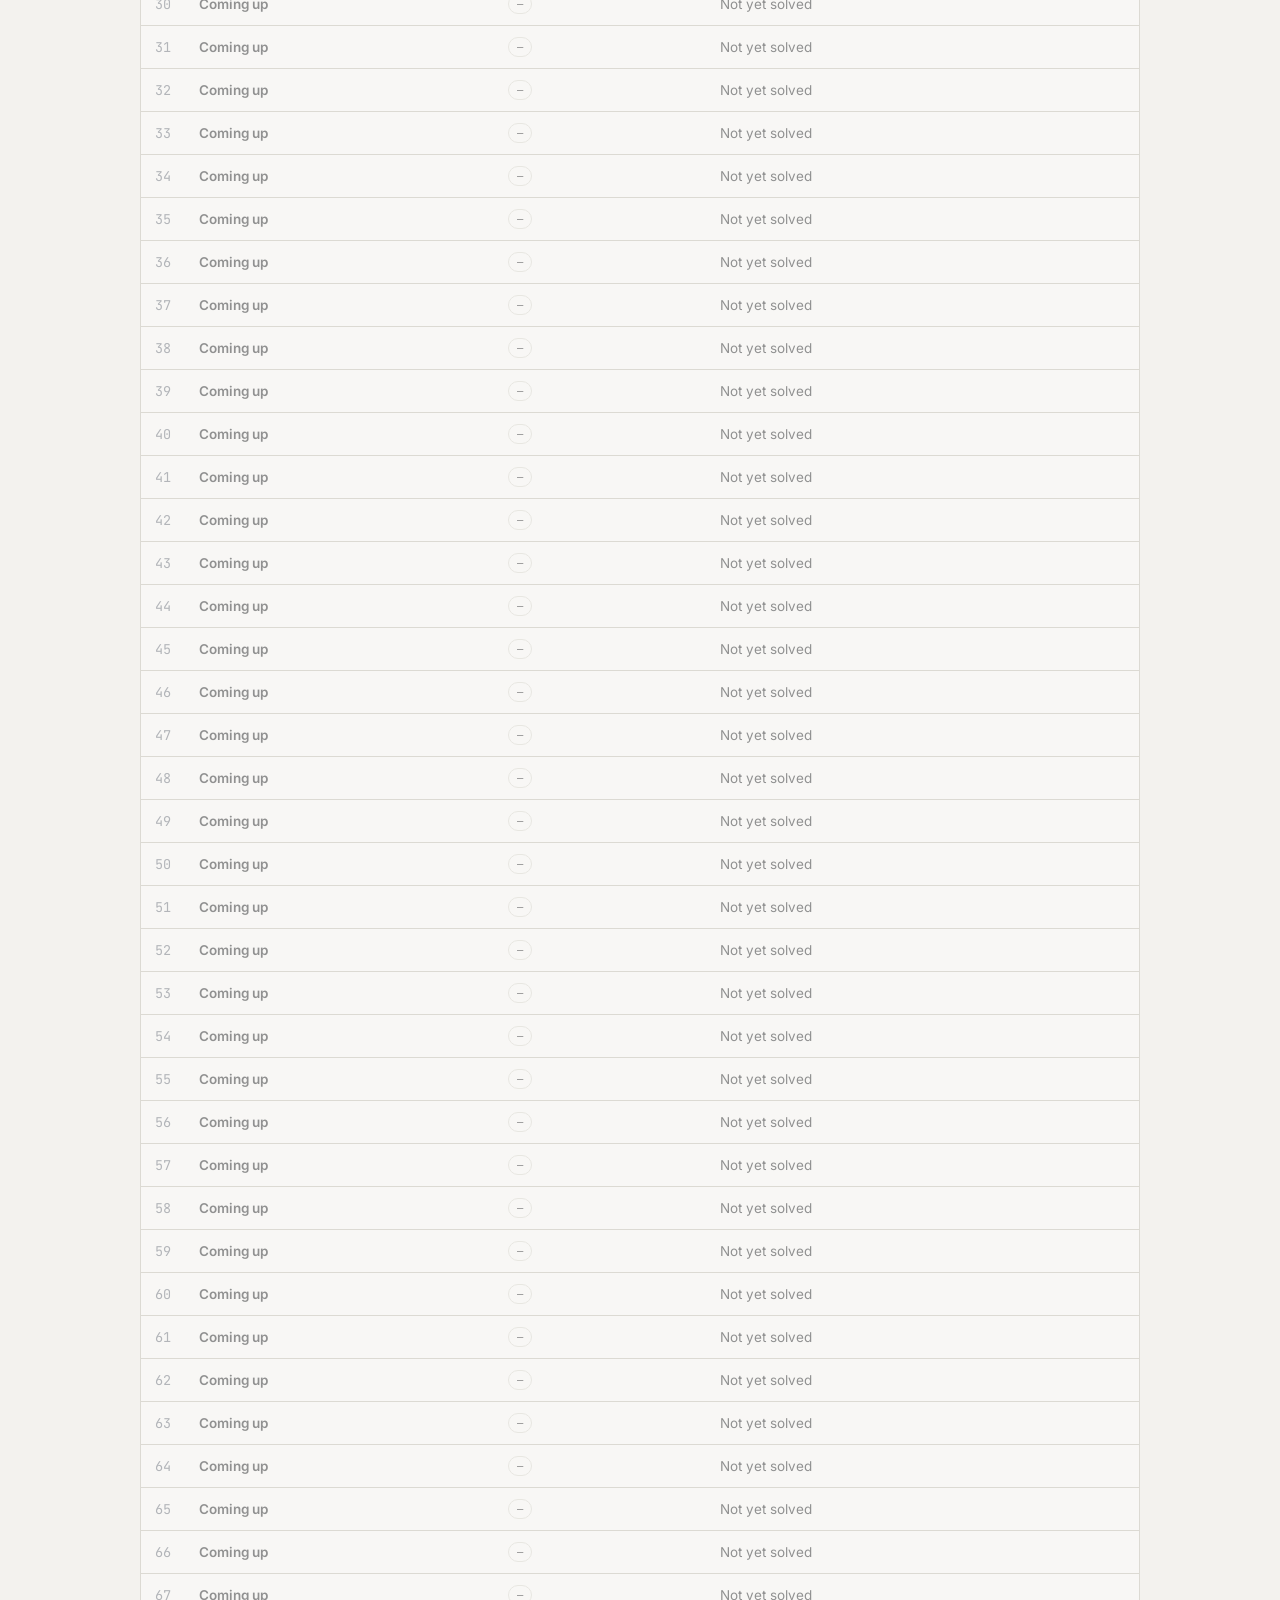
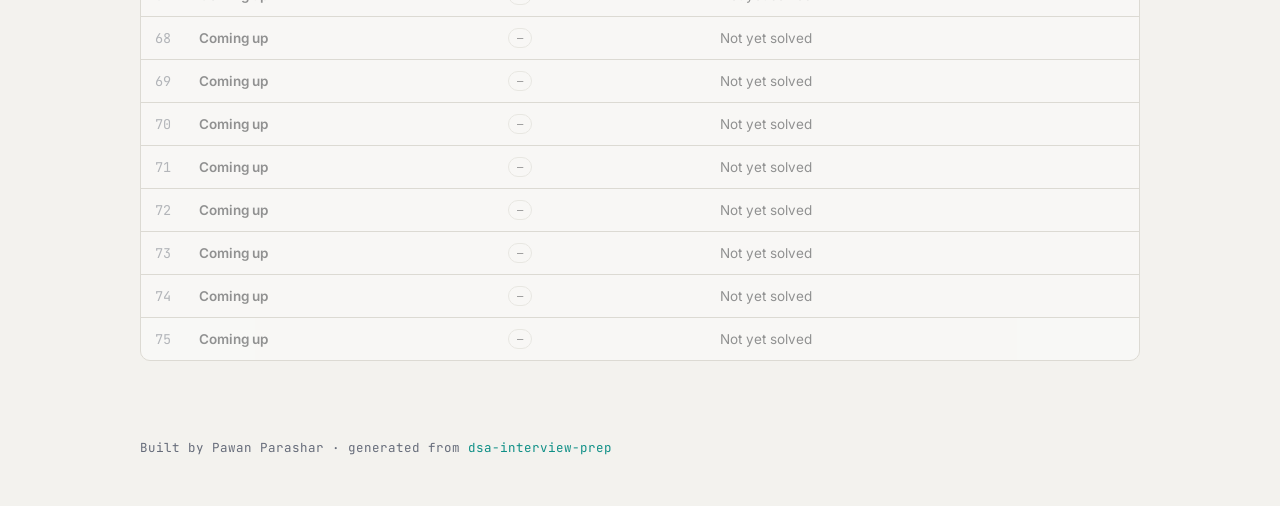
==== commit d3a3cfbf: "Rebrand to Coding Patterns, full author name, step-through visualizer" ====
--- a/index.html
+++ b/index.html
@@ -3,7 +3,7 @@
 <head>
 <meta charset="utf-8">
 <meta name="viewport" content="width=device-width, initial-scale=1">
-<title>Parashar Patterns — Blind 75 Revision</title>
+<title>Coding Patterns — Blind 75 Revision</title>
 <meta name="description" content="Blind 75 interview revision: pattern-level write-ups, video walkthroughs, and printable one-pagers.">
 <link rel="preconnect" href="https://fonts.googleapis.com">
 <link rel="preconnect" href="https://fonts.gstatic.com" crossorigin>
@@ -14,7 +14,7 @@
   <header class="topbar">
     <div class="container row">
       <div>
-        <a class="brand" href="index.html">Parashar <span class="dot">Patterns</span></a>
+        <a class="brand" href="index.html">Coding <span class="dot">Patterns</span></a>
         <div class="tagline">BLIND 75 · INTERVIEW REVISION</div>
       </div>
       <nav>
@@ -587,7 +587,7 @@
   </div>
 
   <footer>
-    <div class="container">Built by Pawan · generated from <a href="https://github.com/pawanparashar/dsa-interview-prep">dsa-interview-prep</a></div>
+    <div class="container">Built by Pawan Parashar · generated from <a href="https://github.com/pawanparashar/dsa-interview-prep">dsa-interview-prep</a></div>
   </footer>
 </body>
 </html>
--- a/assets/css/site.css
+++ b/assets/css/site.css
@@ -387,6 +387,139 @@
 }
 ul.edge-list li::before { content: "▸"; color: var(--accent); flex-shrink: 0; }
 
+/* step-through visualizer */
+.viz {
+  margin-top: 14px;
+  background: var(--panel);
+  border: 1px solid var(--border);
+  border-radius: 10px;
+  padding: 20px;
+  max-width: 640px;
+}
+.viz-array {
+  display: flex;
+  gap: 8px;
+  flex-wrap: wrap;
+  margin-bottom: 18px;
+}
+.viz-cell {
+  width: 44px;
+  height: 44px;
+  display: flex;
+  align-items: center;
+  justify-content: center;
+  font-family: var(--font-mono);
+  font-size: 16px;
+  border: 1px solid var(--border);
+  border-radius: 7px;
+  background: var(--code-bg);
+  color: var(--muted);
+  transition: background 0.2s, border-color 0.2s, color 0.2s, transform 0.15s;
+}
+.viz-cell.done { color: var(--fg); }
+.viz-cell.active {
+  background: var(--accent-dim);
+  border-color: var(--accent);
+  color: var(--accent);
+  transform: scale(1.08);
+}
+.viz-cell.found {
+  background: var(--hard);
+  border-color: var(--hard);
+  color: #1b1d22;
+  transform: scale(1.08);
+}
+.viz-set-row {
+  display: flex;
+  align-items: center;
+  gap: 10px;
+  margin-bottom: 14px;
+}
+.viz-set-label {
+  font-family: var(--font-mono);
+  font-size: 13px;
+  color: var(--muted);
+}
+.viz-set {
+  display: flex;
+  gap: 6px;
+  flex-wrap: wrap;
+  min-height: 30px;
+  align-items: center;
+}
+.viz-chip {
+  font-family: var(--font-mono);
+  font-size: 13px;
+  padding: 4px 10px;
+  border-radius: 999px;
+  background: var(--accent-dim);
+  border: 1px solid var(--accent);
+  color: var(--accent);
+}
+.viz-set-empty {
+  font-family: var(--font-mono);
+  font-size: 12.5px;
+  color: var(--muted);
+  font-style: italic;
+}
+.viz-note {
+  font-size: 14px;
+  line-height: 1.5;
+  min-height: 42px;
+  padding: 10px 12px;
+  background: var(--code-bg);
+  border-left: 3px solid var(--border);
+  border-radius: 0 6px 6px 0;
+  margin-bottom: 14px;
+}
+.viz-note.found {
+  border-left-color: var(--hard);
+  color: var(--hard);
+}
+.viz-controls {
+  display: flex;
+  align-items: center;
+  gap: 8px;
+  flex-wrap: wrap;
+}
+.viz-btn {
+  font-family: var(--font-mono);
+  font-size: 12.5px;
+  padding: 7px 14px;
+  border-radius: 6px;
+  border: 1px solid var(--border);
+  background: var(--panel-2);
+  color: var(--fg);
+  cursor: pointer;
+}
+.viz-btn:hover:not(:disabled) { border-color: var(--accent); color: var(--accent); }
+.viz-btn:disabled { opacity: 0.4; cursor: not-allowed; }
+.viz-btn.accent {
+  background: var(--accent-dim);
+  border-color: var(--accent);
+  color: var(--accent);
+  font-weight: 600;
+}
+.viz-step-count {
+  margin-left: auto;
+  font-family: var(--font-mono);
+  font-size: 12px;
+  color: var(--muted);
+}
+.viz-progress {
+  margin-top: 12px;
+  height: 4px;
+  border-radius: 999px;
+  background: var(--panel-2);
+  border: 1px solid var(--border);
+  overflow: hidden;
+}
+.viz-progress-fill {
+  height: 100%;
+  background: var(--accent);
+  transition: width 0.25s ease;
+}
+
 footer {
   padding: 30px 0 50px;
   color: var(--muted);
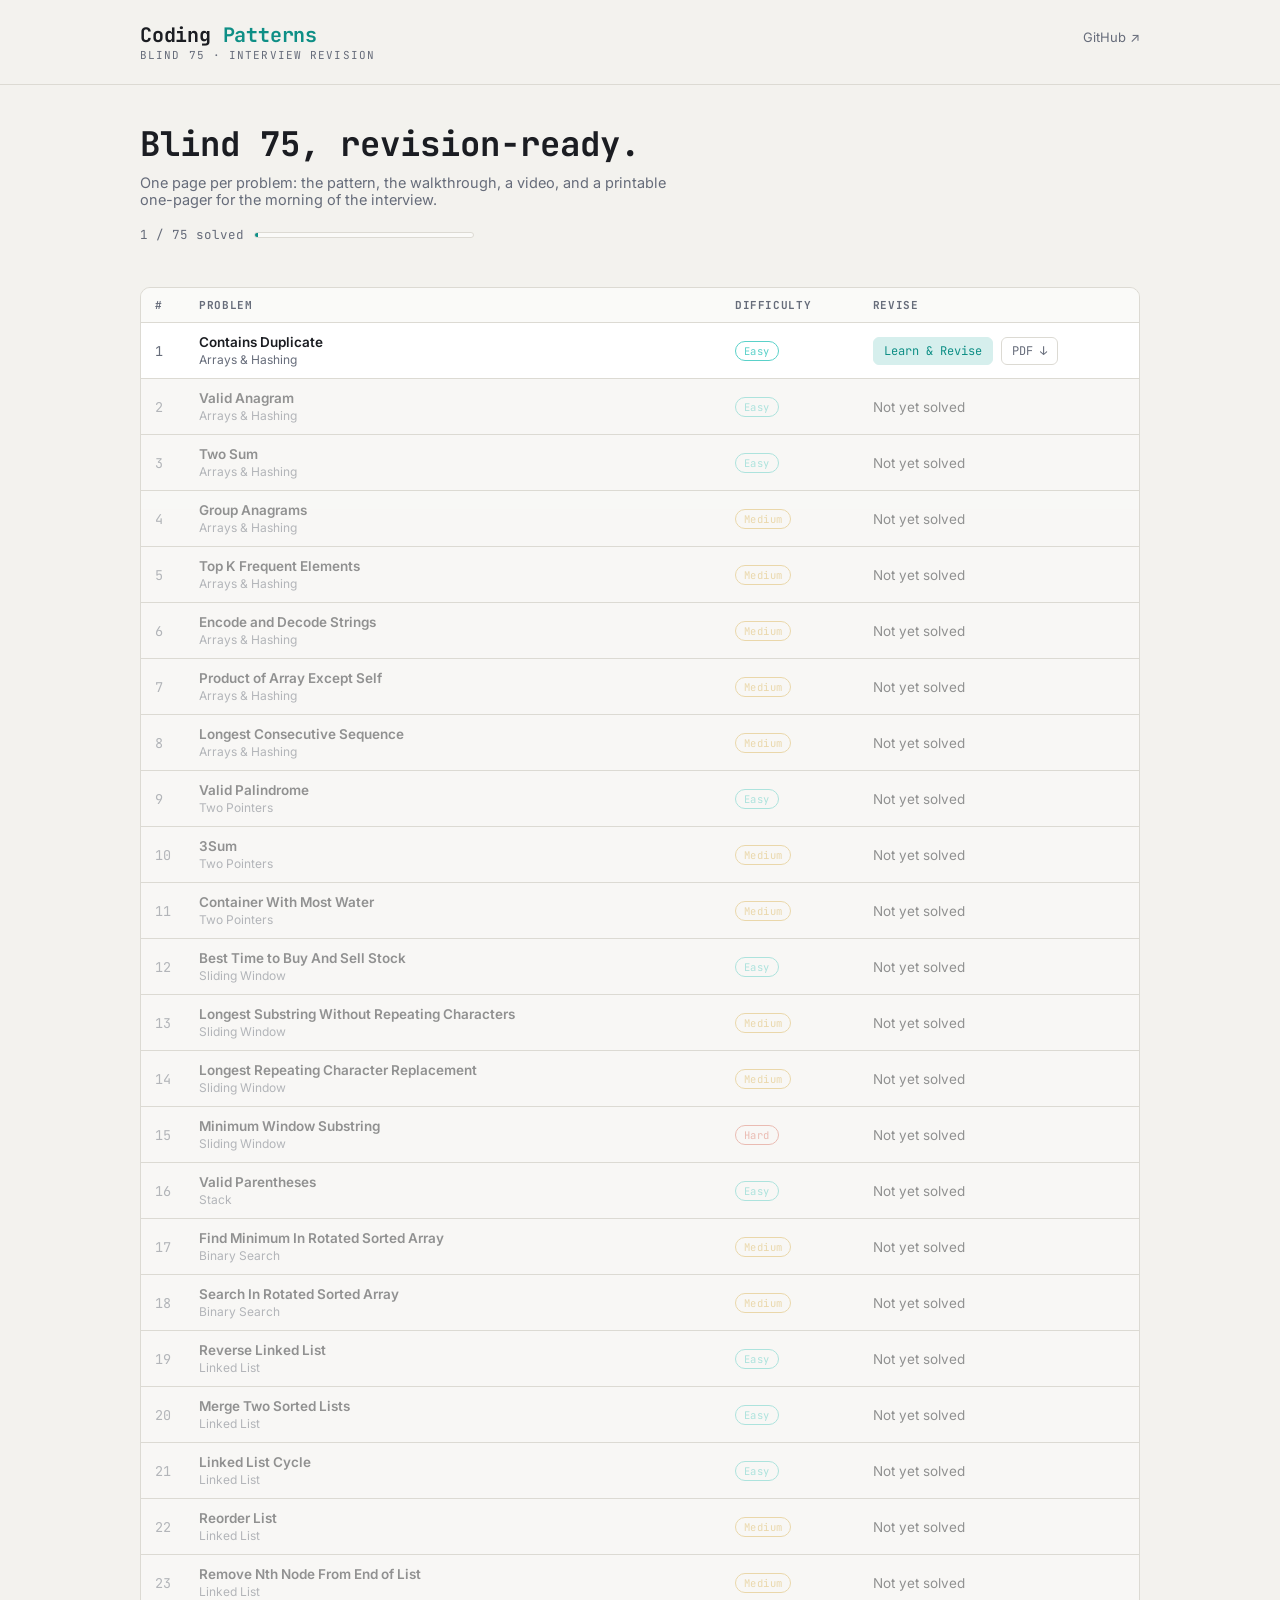
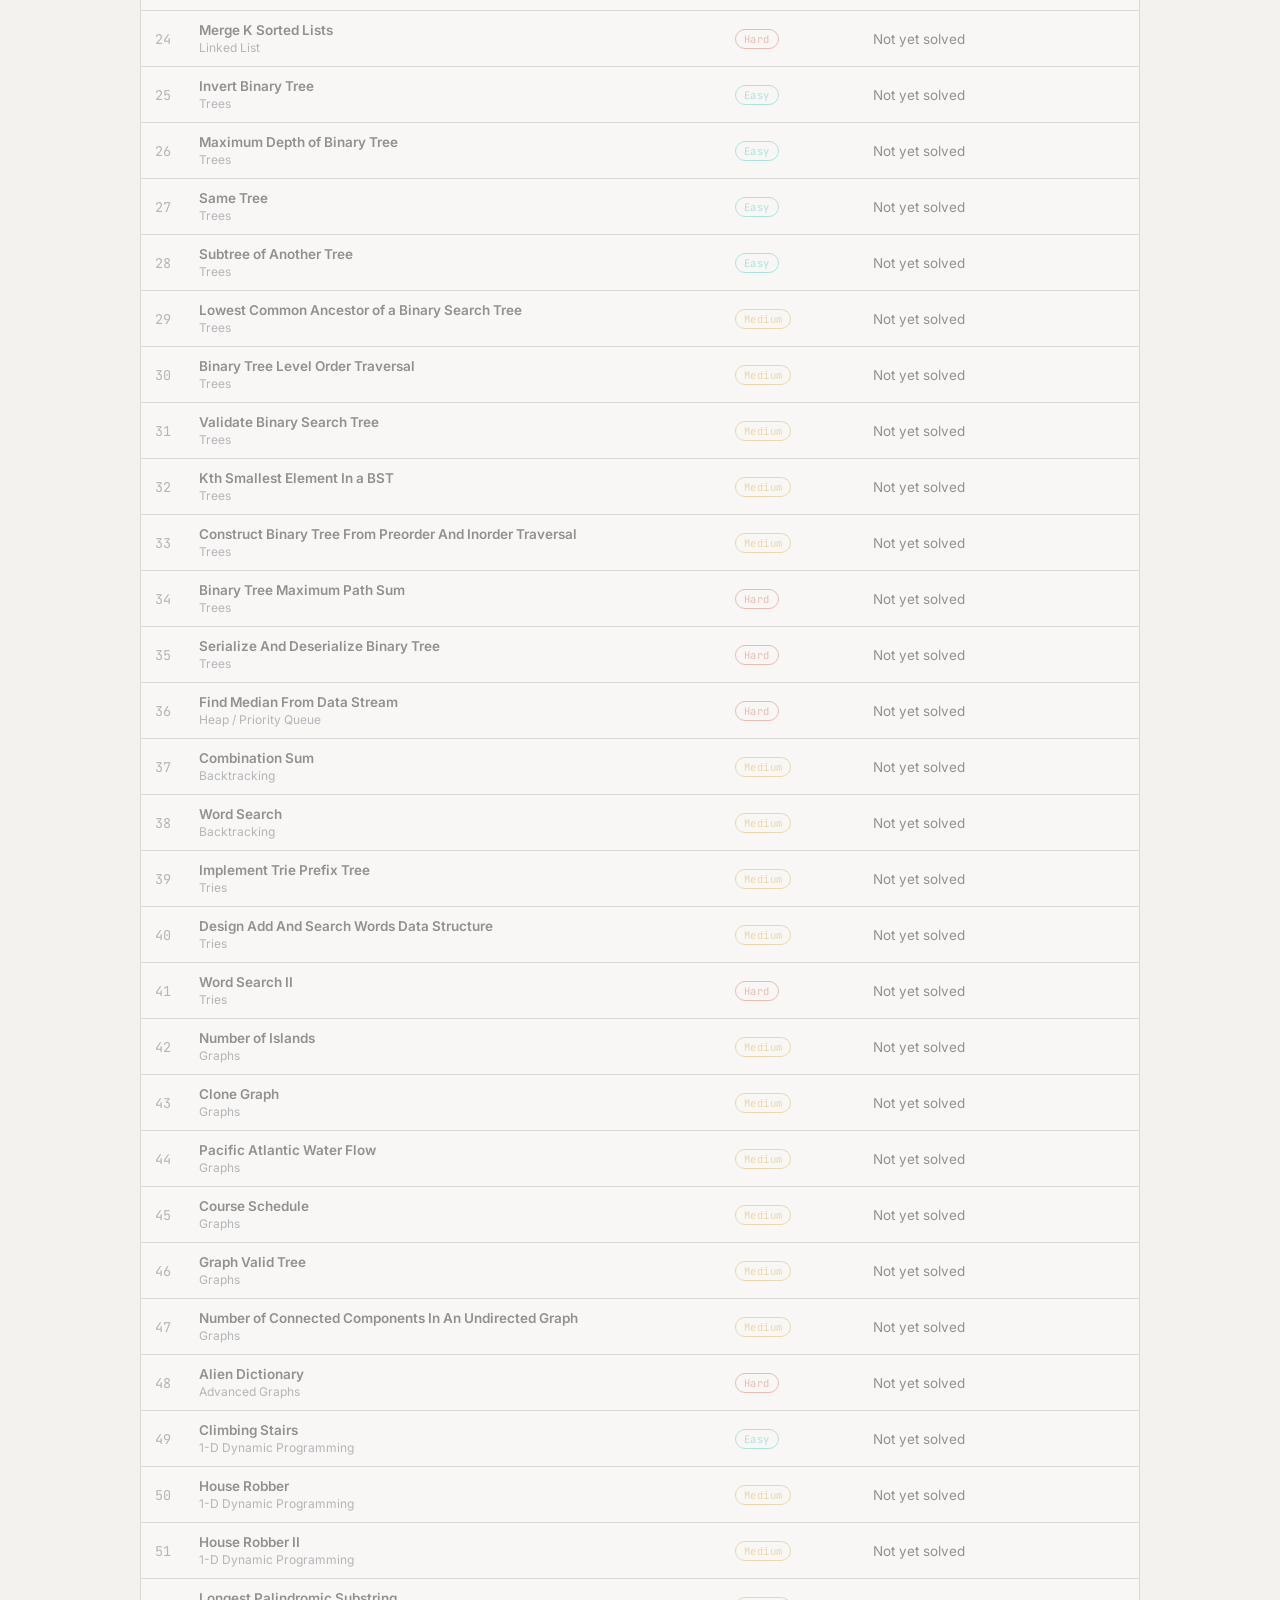
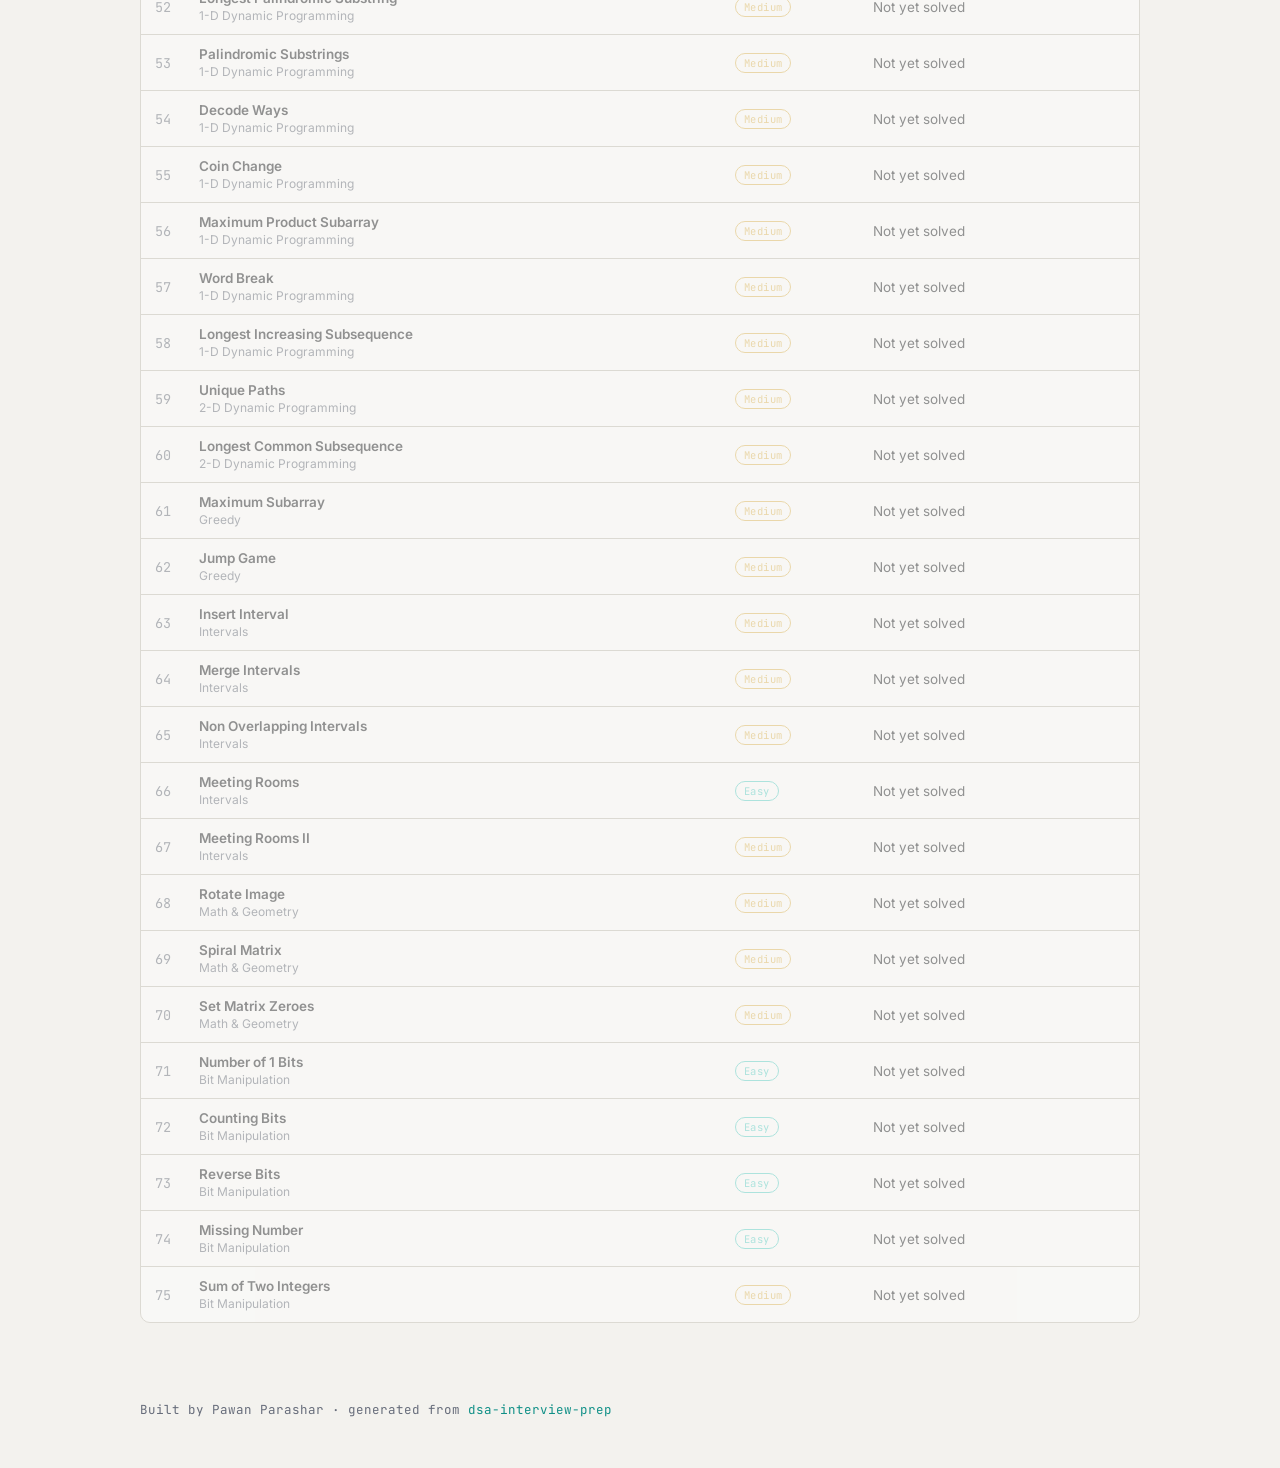
==== commit eb8be0f8: "Add full 75-problem roadmap to homepage" ====
--- a/index.html
+++ b/index.html
@@ -55,530 +55,1049 @@
             </td>
             <td><span class="badge Easy">Easy</span></td>
             <td>
+              
               <div class="cell-links">
                 <a class="linkbtn" href="problems/contains-duplicate/index.html">Learn &amp; Revise</a>
                 <a class="linkbtn ghost" href="problems/contains-duplicate/contains-duplicate-onepager.pdf">PDF ↓</a>
               </div>
-            </td>
-          </tr>
-          
+              
+            </td>
+          </tr>
           
           <tr class="pending">
             <td class="num">2</td>
-            <td class="title">Coming up</td>
-            <td><span class="badge">—</span></td>
-            <td><span class="muted-cat">Not yet solved</span></td>
+            <td class="title">
+              Valid Anagram
+              <span class="muted-cat">Arrays & Hashing</span>
+            </td>
+            <td><span class="badge Easy">Easy</span></td>
+            <td>
+              
+              <span class="muted-cat">Not yet solved</span>
+              
+            </td>
           </tr>
           
           <tr class="pending">
             <td class="num">3</td>
-            <td class="title">Coming up</td>
-            <td><span class="badge">—</span></td>
-            <td><span class="muted-cat">Not yet solved</span></td>
+            <td class="title">
+              Two Sum
+              <span class="muted-cat">Arrays & Hashing</span>
+            </td>
+            <td><span class="badge Easy">Easy</span></td>
+            <td>
+              
+              <span class="muted-cat">Not yet solved</span>
+              
+            </td>
           </tr>
           
           <tr class="pending">
             <td class="num">4</td>
-            <td class="title">Coming up</td>
-            <td><span class="badge">—</span></td>
-            <td><span class="muted-cat">Not yet solved</span></td>
+            <td class="title">
+              Group Anagrams
+              <span class="muted-cat">Arrays & Hashing</span>
+            </td>
+            <td><span class="badge Medium">Medium</span></td>
+            <td>
+              
+              <span class="muted-cat">Not yet solved</span>
+              
+            </td>
           </tr>
           
           <tr class="pending">
             <td class="num">5</td>
-            <td class="title">Coming up</td>
-            <td><span class="badge">—</span></td>
-            <td><span class="muted-cat">Not yet solved</span></td>
+            <td class="title">
+              Top K Frequent Elements
+              <span class="muted-cat">Arrays & Hashing</span>
+            </td>
+            <td><span class="badge Medium">Medium</span></td>
+            <td>
+              
+              <span class="muted-cat">Not yet solved</span>
+              
+            </td>
           </tr>
           
           <tr class="pending">
             <td class="num">6</td>
-            <td class="title">Coming up</td>
-            <td><span class="badge">—</span></td>
-            <td><span class="muted-cat">Not yet solved</span></td>
+            <td class="title">
+              Encode and Decode Strings
+              <span class="muted-cat">Arrays & Hashing</span>
+            </td>
+            <td><span class="badge Medium">Medium</span></td>
+            <td>
+              
+              <span class="muted-cat">Not yet solved</span>
+              
+            </td>
           </tr>
           
           <tr class="pending">
             <td class="num">7</td>
-            <td class="title">Coming up</td>
-            <td><span class="badge">—</span></td>
-            <td><span class="muted-cat">Not yet solved</span></td>
+            <td class="title">
+              Product of Array Except Self
+              <span class="muted-cat">Arrays & Hashing</span>
+            </td>
+            <td><span class="badge Medium">Medium</span></td>
+            <td>
+              
+              <span class="muted-cat">Not yet solved</span>
+              
+            </td>
           </tr>
           
           <tr class="pending">
             <td class="num">8</td>
-            <td class="title">Coming up</td>
-            <td><span class="badge">—</span></td>
-            <td><span class="muted-cat">Not yet solved</span></td>
+            <td class="title">
+              Longest Consecutive Sequence
+              <span class="muted-cat">Arrays & Hashing</span>
+            </td>
+            <td><span class="badge Medium">Medium</span></td>
+            <td>
+              
+              <span class="muted-cat">Not yet solved</span>
+              
+            </td>
           </tr>
           
           <tr class="pending">
             <td class="num">9</td>
-            <td class="title">Coming up</td>
-            <td><span class="badge">—</span></td>
-            <td><span class="muted-cat">Not yet solved</span></td>
+            <td class="title">
+              Valid Palindrome
+              <span class="muted-cat">Two Pointers</span>
+            </td>
+            <td><span class="badge Easy">Easy</span></td>
+            <td>
+              
+              <span class="muted-cat">Not yet solved</span>
+              
+            </td>
           </tr>
           
           <tr class="pending">
             <td class="num">10</td>
-            <td class="title">Coming up</td>
-            <td><span class="badge">—</span></td>
-            <td><span class="muted-cat">Not yet solved</span></td>
+            <td class="title">
+              3Sum
+              <span class="muted-cat">Two Pointers</span>
+            </td>
+            <td><span class="badge Medium">Medium</span></td>
+            <td>
+              
+              <span class="muted-cat">Not yet solved</span>
+              
+            </td>
           </tr>
           
           <tr class="pending">
             <td class="num">11</td>
-            <td class="title">Coming up</td>
-            <td><span class="badge">—</span></td>
-            <td><span class="muted-cat">Not yet solved</span></td>
+            <td class="title">
+              Container With Most Water
+              <span class="muted-cat">Two Pointers</span>
+            </td>
+            <td><span class="badge Medium">Medium</span></td>
+            <td>
+              
+              <span class="muted-cat">Not yet solved</span>
+              
+            </td>
           </tr>
           
           <tr class="pending">
             <td class="num">12</td>
-            <td class="title">Coming up</td>
-            <td><span class="badge">—</span></td>
-            <td><span class="muted-cat">Not yet solved</span></td>
+            <td class="title">
+              Best Time to Buy And Sell Stock
+              <span class="muted-cat">Sliding Window</span>
+            </td>
+            <td><span class="badge Easy">Easy</span></td>
+            <td>
+              
+              <span class="muted-cat">Not yet solved</span>
+              
+            </td>
           </tr>
           
           <tr class="pending">
             <td class="num">13</td>
-            <td class="title">Coming up</td>
-            <td><span class="badge">—</span></td>
-            <td><span class="muted-cat">Not yet solved</span></td>
+            <td class="title">
+              Longest Substring Without Repeating Characters
+              <span class="muted-cat">Sliding Window</span>
+            </td>
+            <td><span class="badge Medium">Medium</span></td>
+            <td>
+              
+              <span class="muted-cat">Not yet solved</span>
+              
+            </td>
           </tr>
           
           <tr class="pending">
             <td class="num">14</td>
-            <td class="title">Coming up</td>
-            <td><span class="badge">—</span></td>
-            <td><span class="muted-cat">Not yet solved</span></td>
+            <td class="title">
+              Longest Repeating Character Replacement
+              <span class="muted-cat">Sliding Window</span>
+            </td>
+            <td><span class="badge Medium">Medium</span></td>
+            <td>
+              
+              <span class="muted-cat">Not yet solved</span>
+              
+            </td>
           </tr>
           
           <tr class="pending">
             <td class="num">15</td>
-            <td class="title">Coming up</td>
-            <td><span class="badge">—</span></td>
-            <td><span class="muted-cat">Not yet solved</span></td>
+            <td class="title">
+              Minimum Window Substring
+              <span class="muted-cat">Sliding Window</span>
+            </td>
+            <td><span class="badge Hard">Hard</span></td>
+            <td>
+              
+              <span class="muted-cat">Not yet solved</span>
+              
+            </td>
           </tr>
           
           <tr class="pending">
             <td class="num">16</td>
-            <td class="title">Coming up</td>
-            <td><span class="badge">—</span></td>
-            <td><span class="muted-cat">Not yet solved</span></td>
+            <td class="title">
+              Valid Parentheses
+              <span class="muted-cat">Stack</span>
+            </td>
+            <td><span class="badge Easy">Easy</span></td>
+            <td>
+              
+              <span class="muted-cat">Not yet solved</span>
+              
+            </td>
           </tr>
           
           <tr class="pending">
             <td class="num">17</td>
-            <td class="title">Coming up</td>
-            <td><span class="badge">—</span></td>
-            <td><span class="muted-cat">Not yet solved</span></td>
+            <td class="title">
+              Find Minimum In Rotated Sorted Array
+              <span class="muted-cat">Binary Search</span>
+            </td>
+            <td><span class="badge Medium">Medium</span></td>
+            <td>
+              
+              <span class="muted-cat">Not yet solved</span>
+              
+            </td>
           </tr>
           
           <tr class="pending">
             <td class="num">18</td>
-            <td class="title">Coming up</td>
-            <td><span class="badge">—</span></td>
-            <td><span class="muted-cat">Not yet solved</span></td>
+            <td class="title">
+              Search In Rotated Sorted Array
+              <span class="muted-cat">Binary Search</span>
+            </td>
+            <td><span class="badge Medium">Medium</span></td>
+            <td>
+              
+              <span class="muted-cat">Not yet solved</span>
+              
+            </td>
           </tr>
           
           <tr class="pending">
             <td class="num">19</td>
-            <td class="title">Coming up</td>
-            <td><span class="badge">—</span></td>
-            <td><span class="muted-cat">Not yet solved</span></td>
+            <td class="title">
+              Reverse Linked List
+              <span class="muted-cat">Linked List</span>
+            </td>
+            <td><span class="badge Easy">Easy</span></td>
+            <td>
+              
+              <span class="muted-cat">Not yet solved</span>
+              
+            </td>
           </tr>
           
           <tr class="pending">
             <td class="num">20</td>
-            <td class="title">Coming up</td>
-            <td><span class="badge">—</span></td>
-            <td><span class="muted-cat">Not yet solved</span></td>
+            <td class="title">
+              Merge Two Sorted Lists
+              <span class="muted-cat">Linked List</span>
+            </td>
+            <td><span class="badge Easy">Easy</span></td>
+            <td>
+              
+              <span class="muted-cat">Not yet solved</span>
+              
+            </td>
           </tr>
           
           <tr class="pending">
             <td class="num">21</td>
-            <td class="title">Coming up</td>
-            <td><span class="badge">—</span></td>
-            <td><span class="muted-cat">Not yet solved</span></td>
+            <td class="title">
+              Linked List Cycle
+              <span class="muted-cat">Linked List</span>
+            </td>
+            <td><span class="badge Easy">Easy</span></td>
+            <td>
+              
+              <span class="muted-cat">Not yet solved</span>
+              
+            </td>
           </tr>
           
           <tr class="pending">
             <td class="num">22</td>
-            <td class="title">Coming up</td>
-            <td><span class="badge">—</span></td>
-            <td><span class="muted-cat">Not yet solved</span></td>
+            <td class="title">
+              Reorder List
+              <span class="muted-cat">Linked List</span>
+            </td>
+            <td><span class="badge Medium">Medium</span></td>
+            <td>
+              
+              <span class="muted-cat">Not yet solved</span>
+              
+            </td>
           </tr>
           
           <tr class="pending">
             <td class="num">23</td>
-            <td class="title">Coming up</td>
-            <td><span class="badge">—</span></td>
-            <td><span class="muted-cat">Not yet solved</span></td>
+            <td class="title">
+              Remove Nth Node From End of List
+              <span class="muted-cat">Linked List</span>
+            </td>
+            <td><span class="badge Medium">Medium</span></td>
+            <td>
+              
+              <span class="muted-cat">Not yet solved</span>
+              
+            </td>
           </tr>
           
           <tr class="pending">
             <td class="num">24</td>
-            <td class="title">Coming up</td>
-            <td><span class="badge">—</span></td>
-            <td><span class="muted-cat">Not yet solved</span></td>
+            <td class="title">
+              Merge K Sorted Lists
+              <span class="muted-cat">Linked List</span>
+            </td>
+            <td><span class="badge Hard">Hard</span></td>
+            <td>
+              
+              <span class="muted-cat">Not yet solved</span>
+              
+            </td>
           </tr>
           
           <tr class="pending">
             <td class="num">25</td>
-            <td class="title">Coming up</td>
-            <td><span class="badge">—</span></td>
-            <td><span class="muted-cat">Not yet solved</span></td>
+            <td class="title">
+              Invert Binary Tree
+              <span class="muted-cat">Trees</span>
+            </td>
+            <td><span class="badge Easy">Easy</span></td>
+            <td>
+              
+              <span class="muted-cat">Not yet solved</span>
+              
+            </td>
           </tr>
           
           <tr class="pending">
             <td class="num">26</td>
-            <td class="title">Coming up</td>
-            <td><span class="badge">—</span></td>
-            <td><span class="muted-cat">Not yet solved</span></td>
+            <td class="title">
+              Maximum Depth of Binary Tree
+              <span class="muted-cat">Trees</span>
+            </td>
+            <td><span class="badge Easy">Easy</span></td>
+            <td>
+              
+              <span class="muted-cat">Not yet solved</span>
+              
+            </td>
           </tr>
           
           <tr class="pending">
             <td class="num">27</td>
-            <td class="title">Coming up</td>
-            <td><span class="badge">—</span></td>
-            <td><span class="muted-cat">Not yet solved</span></td>
+            <td class="title">
+              Same Tree
+              <span class="muted-cat">Trees</span>
+            </td>
+            <td><span class="badge Easy">Easy</span></td>
+            <td>
+              
+              <span class="muted-cat">Not yet solved</span>
+              
+            </td>
           </tr>
           
           <tr class="pending">
             <td class="num">28</td>
-            <td class="title">Coming up</td>
-            <td><span class="badge">—</span></td>
-            <td><span class="muted-cat">Not yet solved</span></td>
+            <td class="title">
+              Subtree of Another Tree
+              <span class="muted-cat">Trees</span>
+            </td>
+            <td><span class="badge Easy">Easy</span></td>
+            <td>
+              
+              <span class="muted-cat">Not yet solved</span>
+              
+            </td>
           </tr>
           
           <tr class="pending">
             <td class="num">29</td>
-            <td class="title">Coming up</td>
-            <td><span class="badge">—</span></td>
-            <td><span class="muted-cat">Not yet solved</span></td>
+            <td class="title">
+              Lowest Common Ancestor of a Binary Search Tree
+              <span class="muted-cat">Trees</span>
+            </td>
+            <td><span class="badge Medium">Medium</span></td>
+            <td>
+              
+              <span class="muted-cat">Not yet solved</span>
+              
+            </td>
           </tr>
           
           <tr class="pending">
             <td class="num">30</td>
-            <td class="title">Coming up</td>
-            <td><span class="badge">—</span></td>
-            <td><span class="muted-cat">Not yet solved</span></td>
+            <td class="title">
+              Binary Tree Level Order Traversal
+              <span class="muted-cat">Trees</span>
+            </td>
+            <td><span class="badge Medium">Medium</span></td>
+            <td>
+              
+              <span class="muted-cat">Not yet solved</span>
+              
+            </td>
           </tr>
           
           <tr class="pending">
             <td class="num">31</td>
-            <td class="title">Coming up</td>
-            <td><span class="badge">—</span></td>
-            <td><span class="muted-cat">Not yet solved</span></td>
+            <td class="title">
+              Validate Binary Search Tree
+              <span class="muted-cat">Trees</span>
+            </td>
+            <td><span class="badge Medium">Medium</span></td>
+            <td>
+              
+              <span class="muted-cat">Not yet solved</span>
+              
+            </td>
           </tr>
           
           <tr class="pending">
             <td class="num">32</td>
-            <td class="title">Coming up</td>
-            <td><span class="badge">—</span></td>
-            <td><span class="muted-cat">Not yet solved</span></td>
+            <td class="title">
+              Kth Smallest Element In a BST
+              <span class="muted-cat">Trees</span>
+            </td>
+            <td><span class="badge Medium">Medium</span></td>
+            <td>
+              
+              <span class="muted-cat">Not yet solved</span>
+              
+            </td>
           </tr>
           
           <tr class="pending">
             <td class="num">33</td>
-            <td class="title">Coming up</td>
-            <td><span class="badge">—</span></td>
-            <td><span class="muted-cat">Not yet solved</span></td>
+            <td class="title">
+              Construct Binary Tree From Preorder And Inorder Traversal
+              <span class="muted-cat">Trees</span>
+            </td>
+            <td><span class="badge Medium">Medium</span></td>
+            <td>
+              
+              <span class="muted-cat">Not yet solved</span>
+              
+            </td>
           </tr>
           
           <tr class="pending">
             <td class="num">34</td>
-            <td class="title">Coming up</td>
-            <td><span class="badge">—</span></td>
-            <td><span class="muted-cat">Not yet solved</span></td>
+            <td class="title">
+              Binary Tree Maximum Path Sum
+              <span class="muted-cat">Trees</span>
+            </td>
+            <td><span class="badge Hard">Hard</span></td>
+            <td>
+              
+              <span class="muted-cat">Not yet solved</span>
+              
+            </td>
           </tr>
           
           <tr class="pending">
             <td class="num">35</td>
-            <td class="title">Coming up</td>
-            <td><span class="badge">—</span></td>
-            <td><span class="muted-cat">Not yet solved</span></td>
+            <td class="title">
+              Serialize And Deserialize Binary Tree
+              <span class="muted-cat">Trees</span>
+            </td>
+            <td><span class="badge Hard">Hard</span></td>
+            <td>
+              
+              <span class="muted-cat">Not yet solved</span>
+              
+            </td>
           </tr>
           
           <tr class="pending">
             <td class="num">36</td>
-            <td class="title">Coming up</td>
-            <td><span class="badge">—</span></td>
-            <td><span class="muted-cat">Not yet solved</span></td>
+            <td class="title">
+              Find Median From Data Stream
+              <span class="muted-cat">Heap / Priority Queue</span>
+            </td>
+            <td><span class="badge Hard">Hard</span></td>
+            <td>
+              
+              <span class="muted-cat">Not yet solved</span>
+              
+            </td>
           </tr>
           
           <tr class="pending">
             <td class="num">37</td>
-            <td class="title">Coming up</td>
-            <td><span class="badge">—</span></td>
-            <td><span class="muted-cat">Not yet solved</span></td>
+            <td class="title">
+              Combination Sum
+              <span class="muted-cat">Backtracking</span>
+            </td>
+            <td><span class="badge Medium">Medium</span></td>
+            <td>
+              
+              <span class="muted-cat">Not yet solved</span>
+              
+            </td>
           </tr>
           
           <tr class="pending">
             <td class="num">38</td>
-            <td class="title">Coming up</td>
-            <td><span class="badge">—</span></td>
-            <td><span class="muted-cat">Not yet solved</span></td>
+            <td class="title">
+              Word Search
+              <span class="muted-cat">Backtracking</span>
+            </td>
+            <td><span class="badge Medium">Medium</span></td>
+            <td>
+              
+              <span class="muted-cat">Not yet solved</span>
+              
+            </td>
           </tr>
           
           <tr class="pending">
             <td class="num">39</td>
-            <td class="title">Coming up</td>
-            <td><span class="badge">—</span></td>
-            <td><span class="muted-cat">Not yet solved</span></td>
+            <td class="title">
+              Implement Trie Prefix Tree
+              <span class="muted-cat">Tries</span>
+            </td>
+            <td><span class="badge Medium">Medium</span></td>
+            <td>
+              
+              <span class="muted-cat">Not yet solved</span>
+              
+            </td>
           </tr>
           
           <tr class="pending">
             <td class="num">40</td>
-            <td class="title">Coming up</td>
-            <td><span class="badge">—</span></td>
-            <td><span class="muted-cat">Not yet solved</span></td>
+            <td class="title">
+              Design Add And Search Words Data Structure
+              <span class="muted-cat">Tries</span>
+            </td>
+            <td><span class="badge Medium">Medium</span></td>
+            <td>
+              
+              <span class="muted-cat">Not yet solved</span>
+              
+            </td>
           </tr>
           
           <tr class="pending">
             <td class="num">41</td>
-            <td class="title">Coming up</td>
-            <td><span class="badge">—</span></td>
-            <td><span class="muted-cat">Not yet solved</span></td>
+            <td class="title">
+              Word Search II
+              <span class="muted-cat">Tries</span>
+            </td>
+            <td><span class="badge Hard">Hard</span></td>
+            <td>
+              
+              <span class="muted-cat">Not yet solved</span>
+              
+            </td>
           </tr>
           
           <tr class="pending">
             <td class="num">42</td>
-            <td class="title">Coming up</td>
-            <td><span class="badge">—</span></td>
-            <td><span class="muted-cat">Not yet solved</span></td>
+            <td class="title">
+              Number of Islands
+              <span class="muted-cat">Graphs</span>
+            </td>
+            <td><span class="badge Medium">Medium</span></td>
+            <td>
+              
+              <span class="muted-cat">Not yet solved</span>
+              
+            </td>
           </tr>
           
           <tr class="pending">
             <td class="num">43</td>
-            <td class="title">Coming up</td>
-            <td><span class="badge">—</span></td>
-            <td><span class="muted-cat">Not yet solved</span></td>
+            <td class="title">
+              Clone Graph
+              <span class="muted-cat">Graphs</span>
+            </td>
+            <td><span class="badge Medium">Medium</span></td>
+            <td>
+              
+              <span class="muted-cat">Not yet solved</span>
+              
+            </td>
           </tr>
           
           <tr class="pending">
             <td class="num">44</td>
-            <td class="title">Coming up</td>
-            <td><span class="badge">—</span></td>
-            <td><span class="muted-cat">Not yet solved</span></td>
+            <td class="title">
+              Pacific Atlantic Water Flow
+              <span class="muted-cat">Graphs</span>
+            </td>
+            <td><span class="badge Medium">Medium</span></td>
+            <td>
+              
+              <span class="muted-cat">Not yet solved</span>
+              
+            </td>
           </tr>
           
           <tr class="pending">
             <td class="num">45</td>
-            <td class="title">Coming up</td>
-            <td><span class="badge">—</span></td>
-            <td><span class="muted-cat">Not yet solved</span></td>
+            <td class="title">
+              Course Schedule
+              <span class="muted-cat">Graphs</span>
+            </td>
+            <td><span class="badge Medium">Medium</span></td>
+            <td>
+              
+              <span class="muted-cat">Not yet solved</span>
+              
+            </td>
           </tr>
           
           <tr class="pending">
             <td class="num">46</td>
-            <td class="title">Coming up</td>
-            <td><span class="badge">—</span></td>
-            <td><span class="muted-cat">Not yet solved</span></td>
+            <td class="title">
+              Graph Valid Tree
+              <span class="muted-cat">Graphs</span>
+            </td>
+            <td><span class="badge Medium">Medium</span></td>
+            <td>
+              
+              <span class="muted-cat">Not yet solved</span>
+              
+            </td>
           </tr>
           
           <tr class="pending">
             <td class="num">47</td>
-            <td class="title">Coming up</td>
-            <td><span class="badge">—</span></td>
-            <td><span class="muted-cat">Not yet solved</span></td>
+            <td class="title">
+              Number of Connected Components In An Undirected Graph
+              <span class="muted-cat">Graphs</span>
+            </td>
+            <td><span class="badge Medium">Medium</span></td>
+            <td>
+              
+              <span class="muted-cat">Not yet solved</span>
+              
+            </td>
           </tr>
           
           <tr class="pending">
             <td class="num">48</td>
-            <td class="title">Coming up</td>
-            <td><span class="badge">—</span></td>
-            <td><span class="muted-cat">Not yet solved</span></td>
+            <td class="title">
+              Alien Dictionary
+              <span class="muted-cat">Advanced Graphs</span>
+            </td>
+            <td><span class="badge Hard">Hard</span></td>
+            <td>
+              
+              <span class="muted-cat">Not yet solved</span>
+              
+            </td>
           </tr>
           
           <tr class="pending">
             <td class="num">49</td>
-            <td class="title">Coming up</td>
-            <td><span class="badge">—</span></td>
-            <td><span class="muted-cat">Not yet solved</span></td>
+            <td class="title">
+              Climbing Stairs
+              <span class="muted-cat">1-D Dynamic Programming</span>
+            </td>
+            <td><span class="badge Easy">Easy</span></td>
+            <td>
+              
+              <span class="muted-cat">Not yet solved</span>
+              
+            </td>
           </tr>
           
           <tr class="pending">
             <td class="num">50</td>
-            <td class="title">Coming up</td>
-            <td><span class="badge">—</span></td>
-            <td><span class="muted-cat">Not yet solved</span></td>
+            <td class="title">
+              House Robber
+              <span class="muted-cat">1-D Dynamic Programming</span>
+            </td>
+            <td><span class="badge Medium">Medium</span></td>
+            <td>
+              
+              <span class="muted-cat">Not yet solved</span>
+              
+            </td>
           </tr>
           
           <tr class="pending">
             <td class="num">51</td>
-            <td class="title">Coming up</td>
-            <td><span class="badge">—</span></td>
-            <td><span class="muted-cat">Not yet solved</span></td>
+            <td class="title">
+              House Robber II
+              <span class="muted-cat">1-D Dynamic Programming</span>
+            </td>
+            <td><span class="badge Medium">Medium</span></td>
+            <td>
+              
+              <span class="muted-cat">Not yet solved</span>
+              
+            </td>
           </tr>
           
           <tr class="pending">
             <td class="num">52</td>
-            <td class="title">Coming up</td>
-            <td><span class="badge">—</span></td>
-            <td><span class="muted-cat">Not yet solved</span></td>
+            <td class="title">
+              Longest Palindromic Substring
+              <span class="muted-cat">1-D Dynamic Programming</span>
+            </td>
+            <td><span class="badge Medium">Medium</span></td>
+            <td>
+              
+              <span class="muted-cat">Not yet solved</span>
+              
+            </td>
           </tr>
           
           <tr class="pending">
             <td class="num">53</td>
-            <td class="title">Coming up</td>
-            <td><span class="badge">—</span></td>
-            <td><span class="muted-cat">Not yet solved</span></td>
+            <td class="title">
+              Palindromic Substrings
+              <span class="muted-cat">1-D Dynamic Programming</span>
+            </td>
+            <td><span class="badge Medium">Medium</span></td>
+            <td>
+              
+              <span class="muted-cat">Not yet solved</span>
+              
+            </td>
           </tr>
           
           <tr class="pending">
             <td class="num">54</td>
-            <td class="title">Coming up</td>
-            <td><span class="badge">—</span></td>
-            <td><span class="muted-cat">Not yet solved</span></td>
+            <td class="title">
+              Decode Ways
+              <span class="muted-cat">1-D Dynamic Programming</span>
+            </td>
+            <td><span class="badge Medium">Medium</span></td>
+            <td>
+              
+              <span class="muted-cat">Not yet solved</span>
+              
+            </td>
           </tr>
           
           <tr class="pending">
             <td class="num">55</td>
-            <td class="title">Coming up</td>
-            <td><span class="badge">—</span></td>
-            <td><span class="muted-cat">Not yet solved</span></td>
+            <td class="title">
+              Coin Change
+              <span class="muted-cat">1-D Dynamic Programming</span>
+            </td>
+            <td><span class="badge Medium">Medium</span></td>
+            <td>
+              
+              <span class="muted-cat">Not yet solved</span>
+              
+            </td>
           </tr>
           
           <tr class="pending">
             <td class="num">56</td>
-            <td class="title">Coming up</td>
-            <td><span class="badge">—</span></td>
-            <td><span class="muted-cat">Not yet solved</span></td>
+            <td class="title">
+              Maximum Product Subarray
+              <span class="muted-cat">1-D Dynamic Programming</span>
+            </td>
+            <td><span class="badge Medium">Medium</span></td>
+            <td>
+              
+              <span class="muted-cat">Not yet solved</span>
+              
+            </td>
           </tr>
           
           <tr class="pending">
             <td class="num">57</td>
-            <td class="title">Coming up</td>
-            <td><span class="badge">—</span></td>
-            <td><span class="muted-cat">Not yet solved</span></td>
+            <td class="title">
+              Word Break
+              <span class="muted-cat">1-D Dynamic Programming</span>
+            </td>
+            <td><span class="badge Medium">Medium</span></td>
+            <td>
+              
+              <span class="muted-cat">Not yet solved</span>
+              
+            </td>
           </tr>
           
           <tr class="pending">
             <td class="num">58</td>
-            <td class="title">Coming up</td>
-            <td><span class="badge">—</span></td>
-            <td><span class="muted-cat">Not yet solved</span></td>
+            <td class="title">
+              Longest Increasing Subsequence
+              <span class="muted-cat">1-D Dynamic Programming</span>
+            </td>
+            <td><span class="badge Medium">Medium</span></td>
+            <td>
+              
+              <span class="muted-cat">Not yet solved</span>
+              
+            </td>
           </tr>
           
           <tr class="pending">
             <td class="num">59</td>
-            <td class="title">Coming up</td>
-            <td><span class="badge">—</span></td>
-            <td><span class="muted-cat">Not yet solved</span></td>
+            <td class="title">
+              Unique Paths
+              <span class="muted-cat">2-D Dynamic Programming</span>
+            </td>
+            <td><span class="badge Medium">Medium</span></td>
+            <td>
+              
+              <span class="muted-cat">Not yet solved</span>
+              
+            </td>
           </tr>
           
           <tr class="pending">
             <td class="num">60</td>
-            <td class="title">Coming up</td>
-            <td><span class="badge">—</span></td>
-            <td><span class="muted-cat">Not yet solved</span></td>
+            <td class="title">
+              Longest Common Subsequence
+              <span class="muted-cat">2-D Dynamic Programming</span>
+            </td>
+            <td><span class="badge Medium">Medium</span></td>
+            <td>
+              
+              <span class="muted-cat">Not yet solved</span>
+              
+            </td>
           </tr>
           
           <tr class="pending">
             <td class="num">61</td>
-            <td class="title">Coming up</td>
-            <td><span class="badge">—</span></td>
-            <td><span class="muted-cat">Not yet solved</span></td>
+            <td class="title">
+              Maximum Subarray
+              <span class="muted-cat">Greedy</span>
+            </td>
+            <td><span class="badge Medium">Medium</span></td>
+            <td>
+              
+              <span class="muted-cat">Not yet solved</span>
+              
+            </td>
           </tr>
           
           <tr class="pending">
             <td class="num">62</td>
-            <td class="title">Coming up</td>
-            <td><span class="badge">—</span></td>
-            <td><span class="muted-cat">Not yet solved</span></td>
+            <td class="title">
+              Jump Game
+              <span class="muted-cat">Greedy</span>
+            </td>
+            <td><span class="badge Medium">Medium</span></td>
+            <td>
+              
+              <span class="muted-cat">Not yet solved</span>
+              
+            </td>
           </tr>
           
           <tr class="pending">
             <td class="num">63</td>
-            <td class="title">Coming up</td>
-            <td><span class="badge">—</span></td>
-            <td><span class="muted-cat">Not yet solved</span></td>
+            <td class="title">
+              Insert Interval
+              <span class="muted-cat">Intervals</span>
+            </td>
+            <td><span class="badge Medium">Medium</span></td>
+            <td>
+              
+              <span class="muted-cat">Not yet solved</span>
+              
+            </td>
           </tr>
           
           <tr class="pending">
             <td class="num">64</td>
-            <td class="title">Coming up</td>
-            <td><span class="badge">—</span></td>
-            <td><span class="muted-cat">Not yet solved</span></td>
+            <td class="title">
+              Merge Intervals
+              <span class="muted-cat">Intervals</span>
+            </td>
+            <td><span class="badge Medium">Medium</span></td>
+            <td>
+              
+              <span class="muted-cat">Not yet solved</span>
+              
+            </td>
           </tr>
           
           <tr class="pending">
             <td class="num">65</td>
-            <td class="title">Coming up</td>
-            <td><span class="badge">—</span></td>
-            <td><span class="muted-cat">Not yet solved</span></td>
+            <td class="title">
+              Non Overlapping Intervals
+              <span class="muted-cat">Intervals</span>
+            </td>
+            <td><span class="badge Medium">Medium</span></td>
+            <td>
+              
+              <span class="muted-cat">Not yet solved</span>
+              
+            </td>
           </tr>
           
           <tr class="pending">
             <td class="num">66</td>
-            <td class="title">Coming up</td>
-            <td><span class="badge">—</span></td>
-            <td><span class="muted-cat">Not yet solved</span></td>
+            <td class="title">
+              Meeting Rooms
+              <span class="muted-cat">Intervals</span>
+            </td>
+            <td><span class="badge Easy">Easy</span></td>
+            <td>
+              
+              <span class="muted-cat">Not yet solved</span>
+              
+            </td>
           </tr>
           
           <tr class="pending">
             <td class="num">67</td>
-            <td class="title">Coming up</td>
-            <td><span class="badge">—</span></td>
-            <td><span class="muted-cat">Not yet solved</span></td>
+            <td class="title">
+              Meeting Rooms II
+              <span class="muted-cat">Intervals</span>
+            </td>
+            <td><span class="badge Medium">Medium</span></td>
+            <td>
+              
+              <span class="muted-cat">Not yet solved</span>
+              
+            </td>
           </tr>
           
           <tr class="pending">
             <td class="num">68</td>
-            <td class="title">Coming up</td>
-            <td><span class="badge">—</span></td>
-            <td><span class="muted-cat">Not yet solved</span></td>
+            <td class="title">
+              Rotate Image
+              <span class="muted-cat">Math & Geometry</span>
+            </td>
+            <td><span class="badge Medium">Medium</span></td>
+            <td>
+              
+              <span class="muted-cat">Not yet solved</span>
+              
+            </td>
           </tr>
           
           <tr class="pending">
             <td class="num">69</td>
-            <td class="title">Coming up</td>
-            <td><span class="badge">—</span></td>
-            <td><span class="muted-cat">Not yet solved</span></td>
+            <td class="title">
+              Spiral Matrix
+              <span class="muted-cat">Math & Geometry</span>
+            </td>
+            <td><span class="badge Medium">Medium</span></td>
+            <td>
+              
+              <span class="muted-cat">Not yet solved</span>
+              
+            </td>
           </tr>
           
           <tr class="pending">
             <td class="num">70</td>
-            <td class="title">Coming up</td>
-            <td><span class="badge">—</span></td>
-            <td><span class="muted-cat">Not yet solved</span></td>
+            <td class="title">
+              Set Matrix Zeroes
+              <span class="muted-cat">Math & Geometry</span>
+            </td>
+            <td><span class="badge Medium">Medium</span></td>
+            <td>
+              
+              <span class="muted-cat">Not yet solved</span>
+              
+            </td>
           </tr>
           
           <tr class="pending">
             <td class="num">71</td>
-            <td class="title">Coming up</td>
-            <td><span class="badge">—</span></td>
-            <td><span class="muted-cat">Not yet solved</span></td>
+            <td class="title">
+              Number of 1 Bits
+              <span class="muted-cat">Bit Manipulation</span>
+            </td>
+            <td><span class="badge Easy">Easy</span></td>
+            <td>
+              
+              <span class="muted-cat">Not yet solved</span>
+              
+            </td>
           </tr>
           
           <tr class="pending">
             <td class="num">72</td>
-            <td class="title">Coming up</td>
-            <td><span class="badge">—</span></td>
-            <td><span class="muted-cat">Not yet solved</span></td>
+            <td class="title">
+              Counting Bits
+              <span class="muted-cat">Bit Manipulation</span>
+            </td>
+            <td><span class="badge Easy">Easy</span></td>
+            <td>
+              
+              <span class="muted-cat">Not yet solved</span>
+              
+            </td>
           </tr>
           
           <tr class="pending">
             <td class="num">73</td>
-            <td class="title">Coming up</td>
-            <td><span class="badge">—</span></td>
-            <td><span class="muted-cat">Not yet solved</span></td>
+            <td class="title">
+              Reverse Bits
+              <span class="muted-cat">Bit Manipulation</span>
+            </td>
+            <td><span class="badge Easy">Easy</span></td>
+            <td>
+              
+              <span class="muted-cat">Not yet solved</span>
+              
+            </td>
           </tr>
           
           <tr class="pending">
             <td class="num">74</td>
-            <td class="title">Coming up</td>
-            <td><span class="badge">—</span></td>
-            <td><span class="muted-cat">Not yet solved</span></td>
+            <td class="title">
+              Missing Number
+              <span class="muted-cat">Bit Manipulation</span>
+            </td>
+            <td><span class="badge Easy">Easy</span></td>
+            <td>
+              
+              <span class="muted-cat">Not yet solved</span>
+              
+            </td>
           </tr>
           
           <tr class="pending">
             <td class="num">75</td>
-            <td class="title">Coming up</td>
-            <td><span class="badge">—</span></td>
-            <td><span class="muted-cat">Not yet solved</span></td>
+            <td class="title">
+              Sum of Two Integers
+              <span class="muted-cat">Bit Manipulation</span>
+            </td>
+            <td><span class="badge Medium">Medium</span></td>
+            <td>
+              
+              <span class="muted-cat">Not yet solved</span>
+              
+            </td>
           </tr>
           
         </tbody>
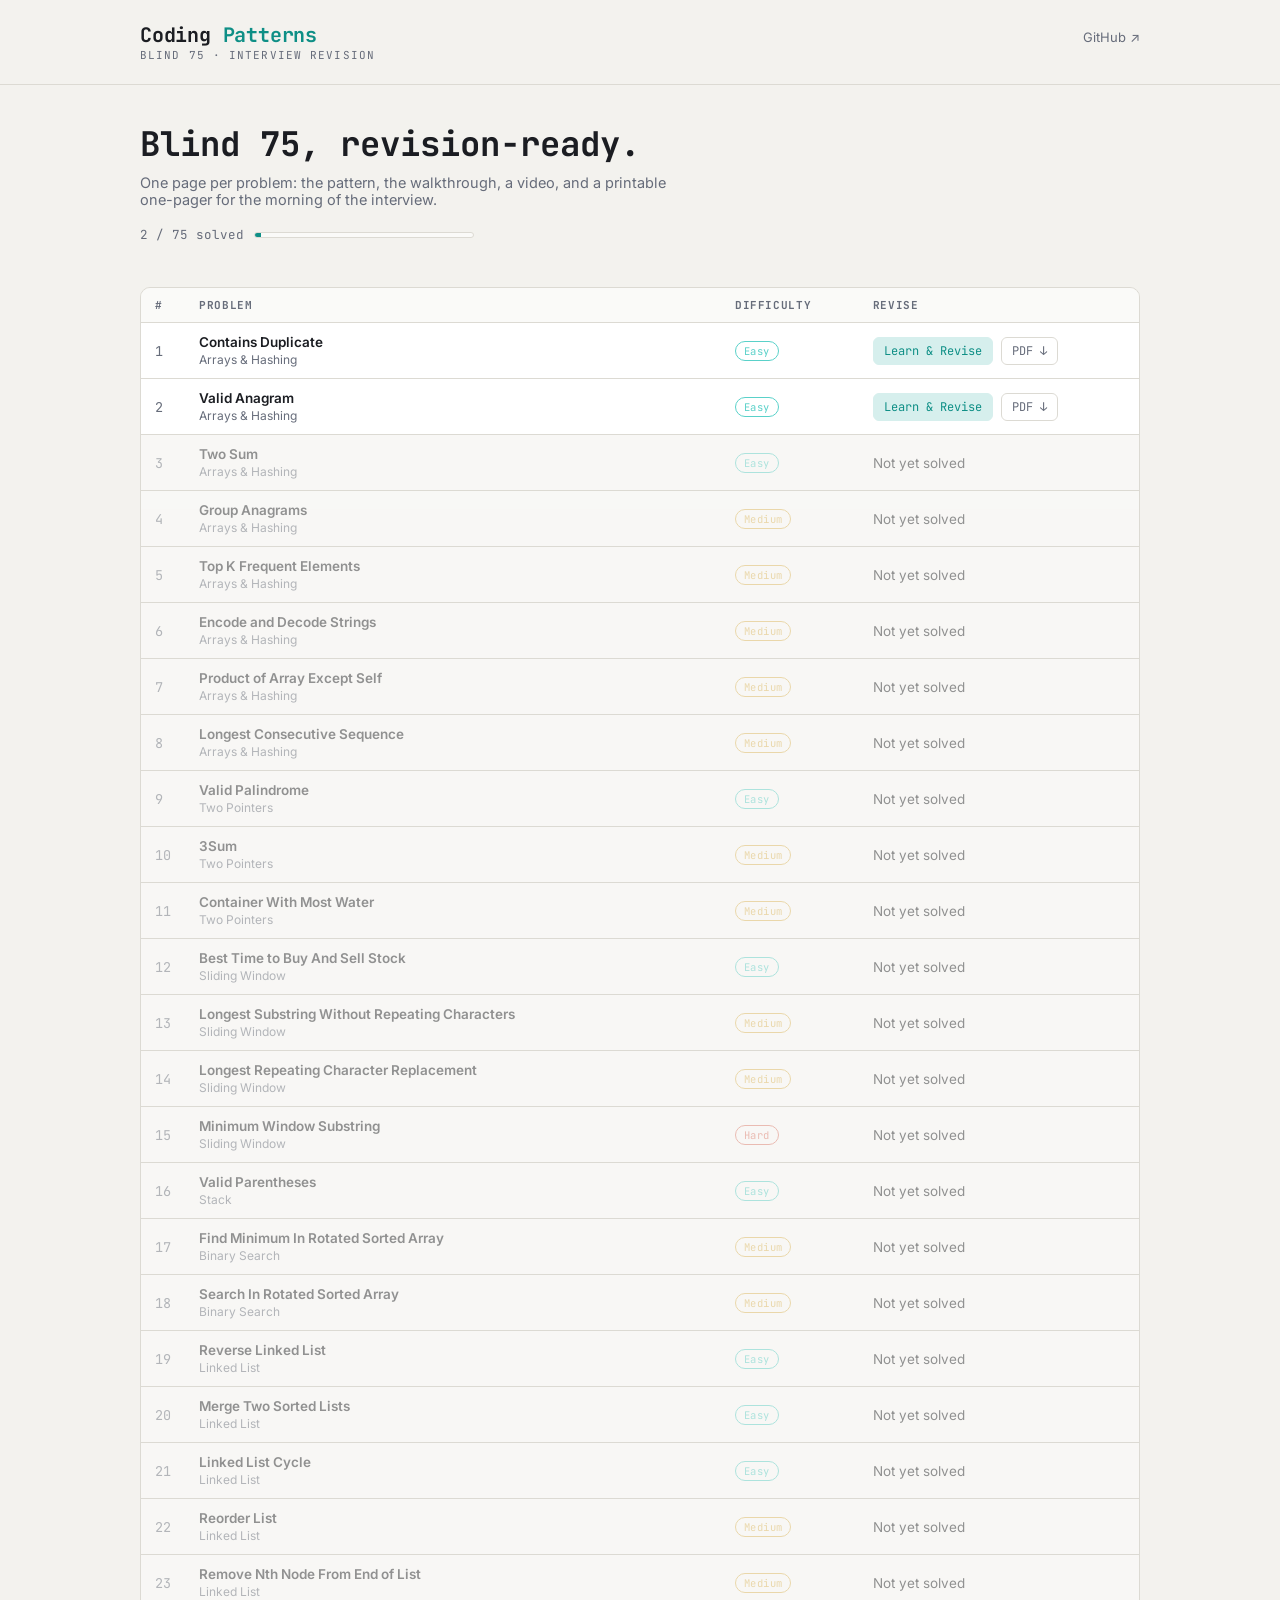
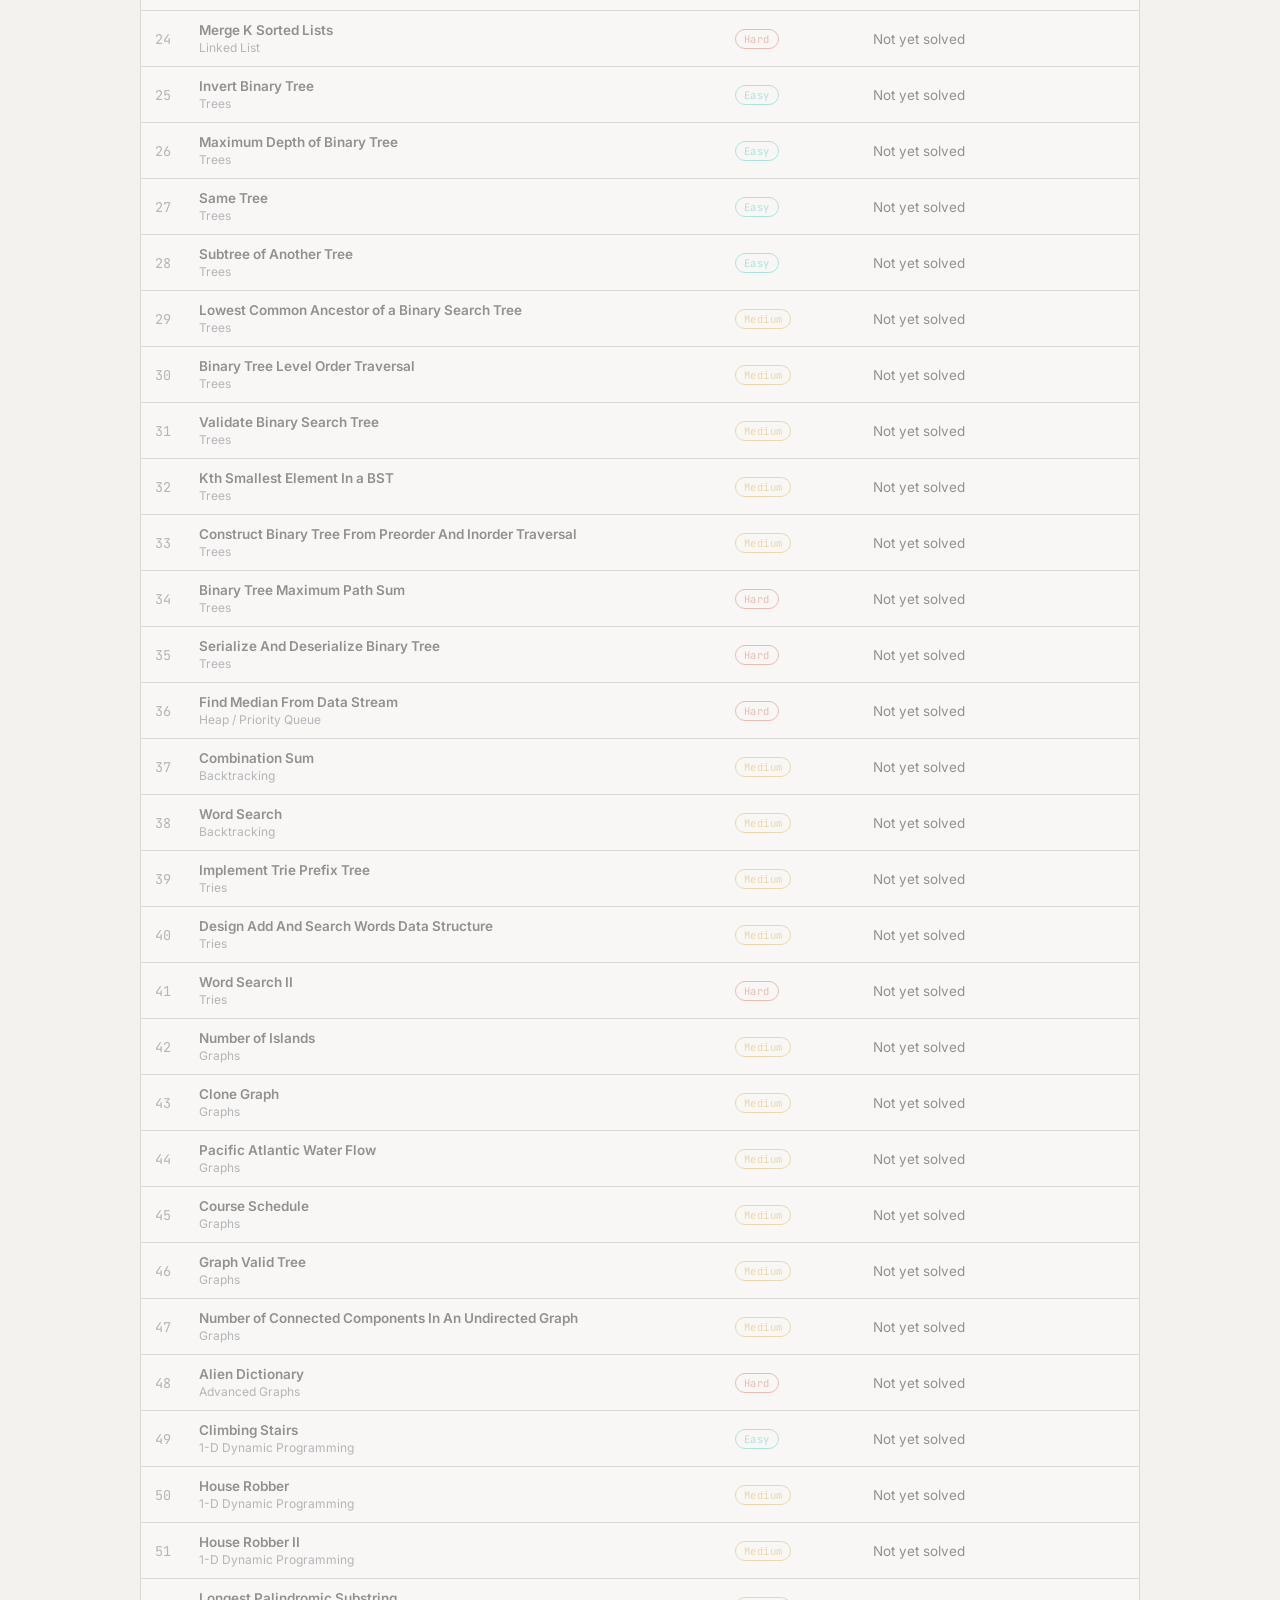
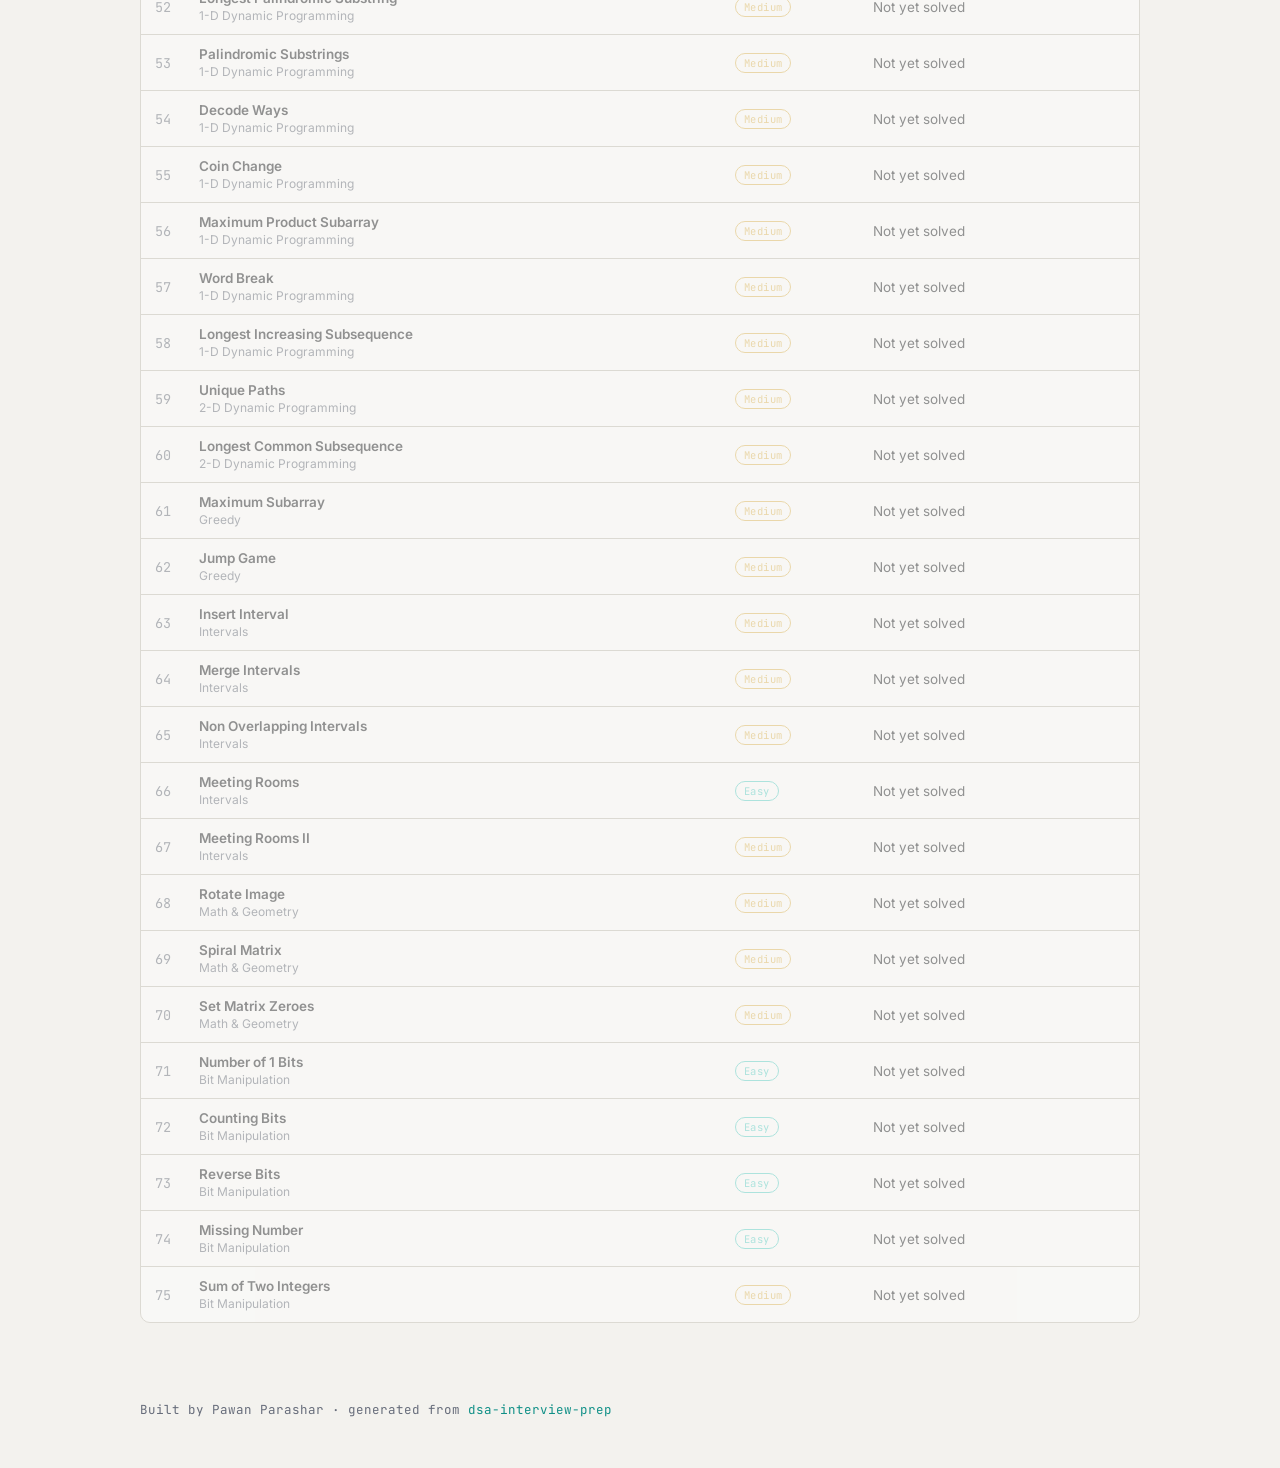
==== commit 117daafb: "Add Valid Anagram (#2) with alternative solutions and two-string visualizer" ====
--- a/index.html
+++ b/index.html
@@ -28,8 +28,8 @@
       <h1>Blind 75, revision-ready.</h1>
       <p>One page per problem: the pattern, the walkthrough, a video, and a printable one-pager for the morning of the interview.</p>
       <div class="progress">
-        <span>1 / 75 solved</span>
-        <div class="bar"><div class="fill" style="width: 1.3%"></div></div>
+        <span>2 / 75 solved</span>
+        <div class="bar"><div class="fill" style="width: 2.7%"></div></div>
       </div>
     </div>
   </section>
@@ -64,7 +64,7 @@
             </td>
           </tr>
           
-          <tr class="pending">
+          <tr>
             <td class="num">2</td>
             <td class="title">
               Valid Anagram
@@ -73,7 +73,10 @@
             <td><span class="badge Easy">Easy</span></td>
             <td>
               
-              <span class="muted-cat">Not yet solved</span>
+              <div class="cell-links">
+                <a class="linkbtn" href="problems/valid-anagram/index.html">Learn &amp; Revise</a>
+                <a class="linkbtn ghost" href="problems/valid-anagram/valid-anagram-onepager.pdf">PDF ↓</a>
+              </div>
               
             </td>
           </tr>
--- a/assets/css/site.css
+++ b/assets/css/site.css
@@ -520,6 +520,66 @@
   transition: width 0.25s ease;
 }
 
+/* two-string compare mode (e.g. Valid Anagram) */
+.viz-str-row {
+  display: flex;
+  align-items: center;
+  gap: 10px;
+  margin-bottom: 10px;
+}
+.viz-str-label {
+  font-family: var(--font-mono);
+  font-size: 13px;
+  color: var(--muted);
+  width: 24px;
+  flex-shrink: 0;
+}
+.viz-counts-row {
+  display: flex;
+  gap: 20px;
+  flex-wrap: wrap;
+  margin-top: 10px;
+  margin-bottom: 14px;
+}
+.viz-counts {
+  flex: 1;
+  min-width: 180px;
+}
+.viz-counts .viz-set-label {
+  display: block;
+  margin-bottom: 6px;
+}
+.viz-counts .viz-set {
+  min-height: 30px;
+}
+
+/* alternative solutions */
+.alt-solution {
+  margin-bottom: 26px;
+  padding-bottom: 26px;
+  border-bottom: 1px solid var(--border);
+}
+.alt-solution:last-child {
+  margin-bottom: 0;
+  padding-bottom: 0;
+  border-bottom: none;
+}
+.alt-solution h3 {
+  font-family: var(--font-mono);
+  font-size: 14px;
+  color: var(--fg);
+  margin: 0 0 6px;
+}
+.alt-solution p.muted {
+  color: var(--muted);
+  font-size: 13.5px;
+  margin: 0 0 10px;
+  max-width: 68ch;
+}
+.alt-solution .complexity {
+  max-width: 300px;
+}
+
 footer {
   padding: 30px 0 50px;
   color: var(--muted);
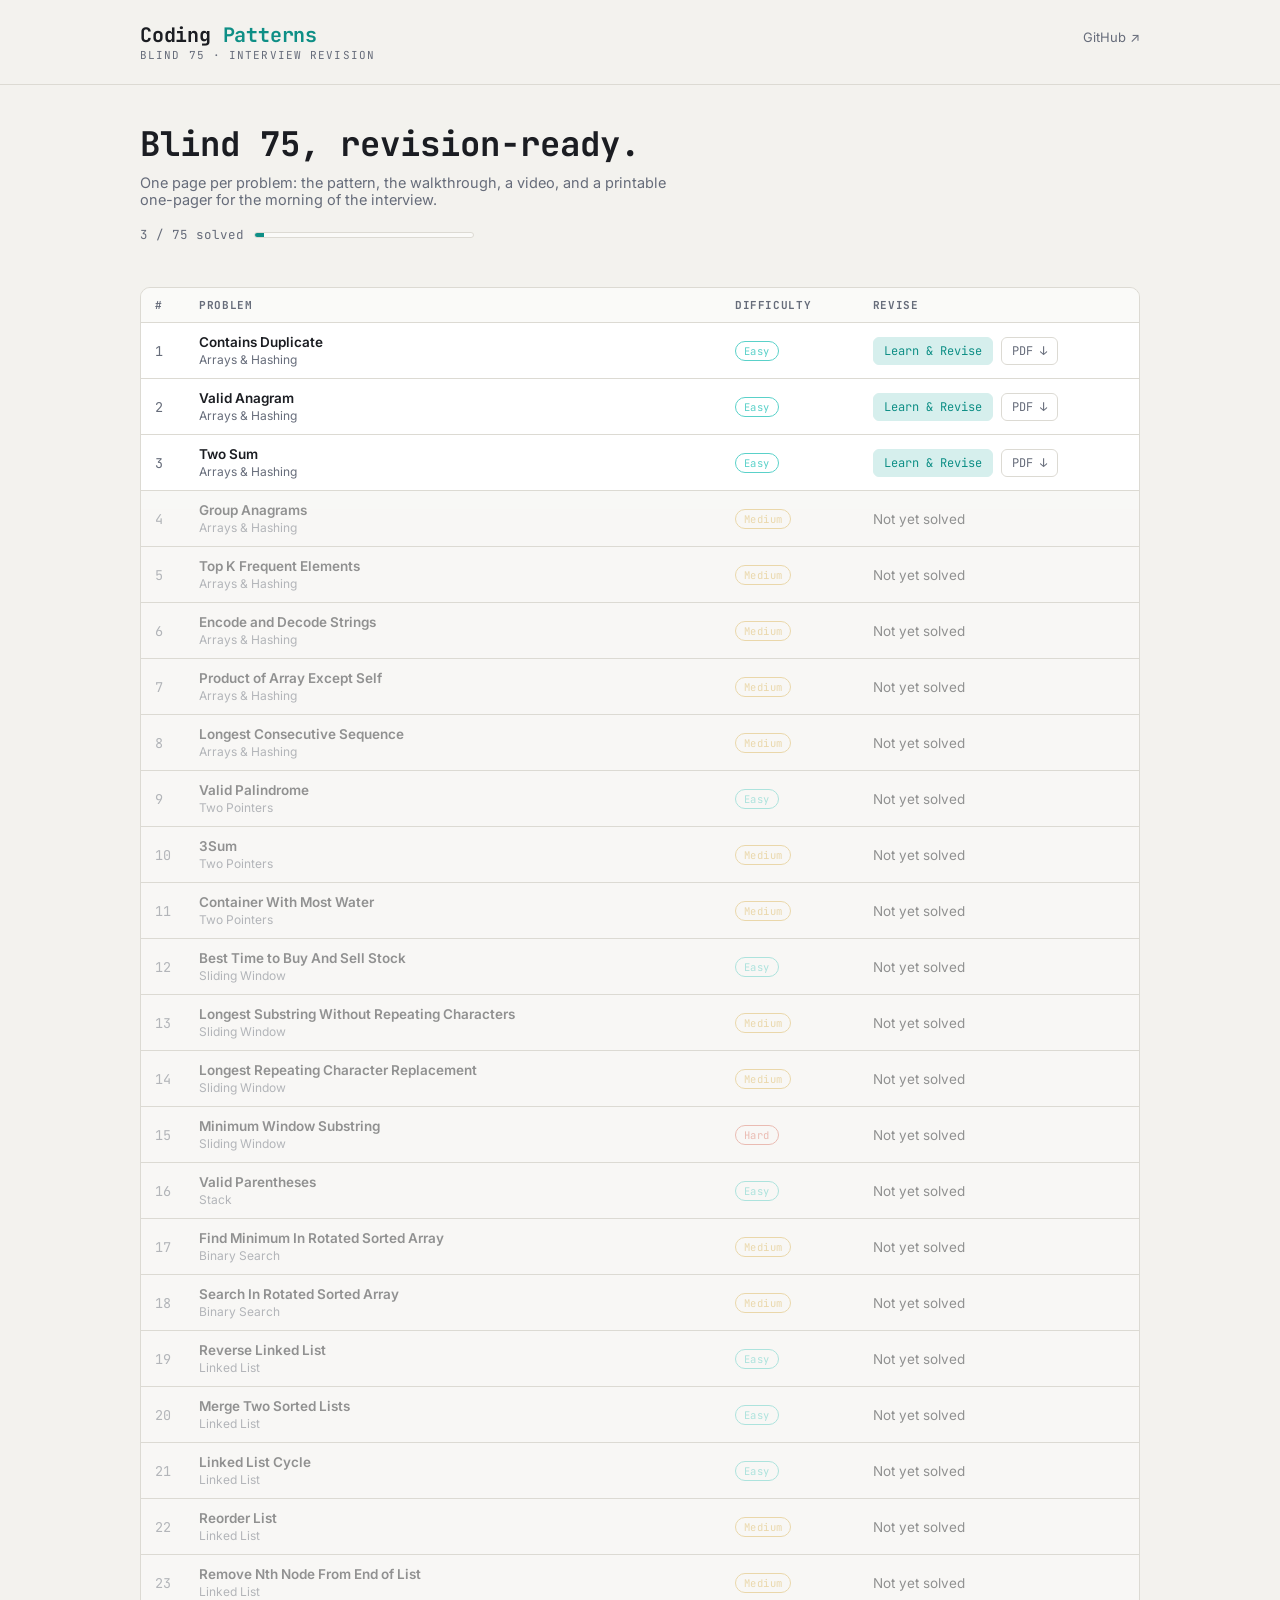
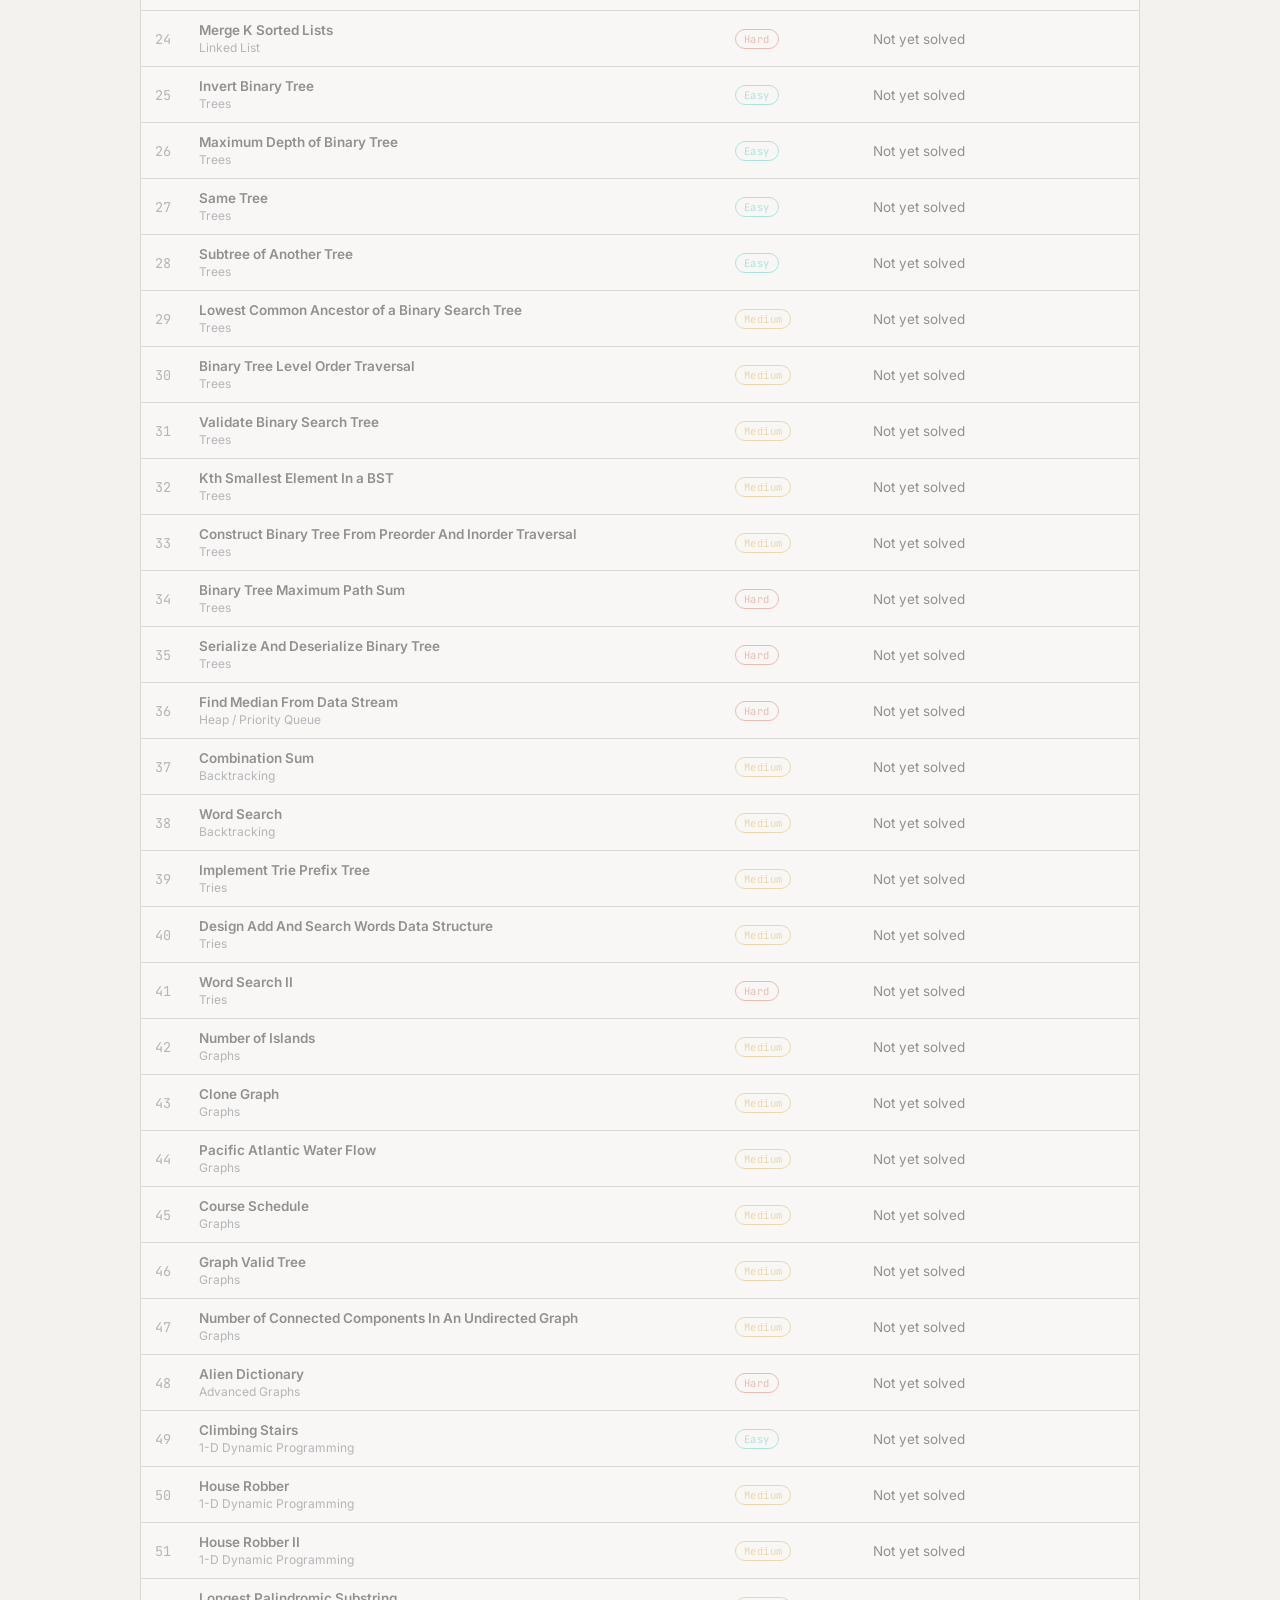
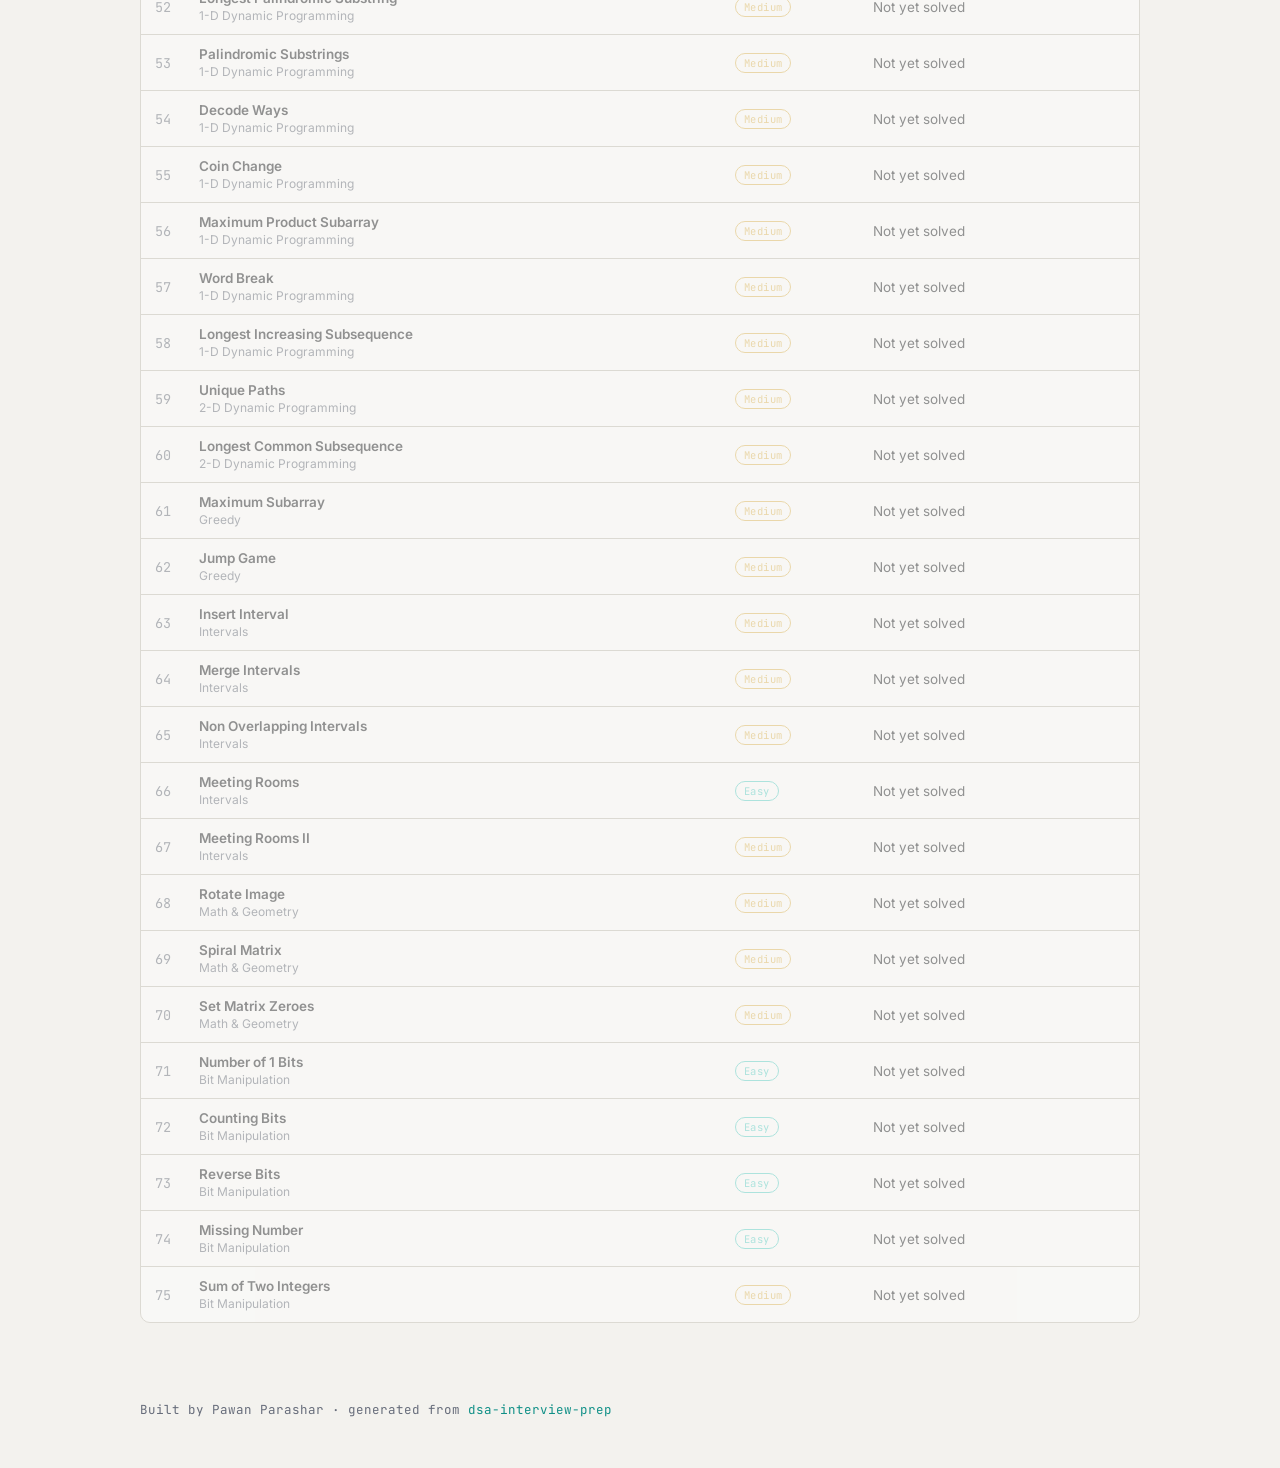
==== commit 148b2150: "Add Two Sum (#3) to revision site Hash map one-pass solution with brute-force alternative, step-thro" ====
--- a/index.html
+++ b/index.html
@@ -28,8 +28,8 @@
       <h1>Blind 75, revision-ready.</h1>
       <p>One page per problem: the pattern, the walkthrough, a video, and a printable one-pager for the morning of the interview.</p>
       <div class="progress">
-        <span>2 / 75 solved</span>
-        <div class="bar"><div class="fill" style="width: 2.7%"></div></div>
+        <span>3 / 75 solved</span>
+        <div class="bar"><div class="fill" style="width: 4.0%"></div></div>
       </div>
     </div>
   </section>
@@ -81,7 +81,7 @@
             </td>
           </tr>
           
-          <tr class="pending">
+          <tr>
             <td class="num">3</td>
             <td class="title">
               Two Sum
@@ -90,7 +90,10 @@
             <td><span class="badge Easy">Easy</span></td>
             <td>
               
-              <span class="muted-cat">Not yet solved</span>
+              <div class="cell-links">
+                <a class="linkbtn" href="problems/two-sum/index.html">Learn &amp; Revise</a>
+                <a class="linkbtn ghost" href="problems/two-sum/two-sum-onepager.pdf">PDF ↓</a>
+              </div>
               
             </td>
           </tr>
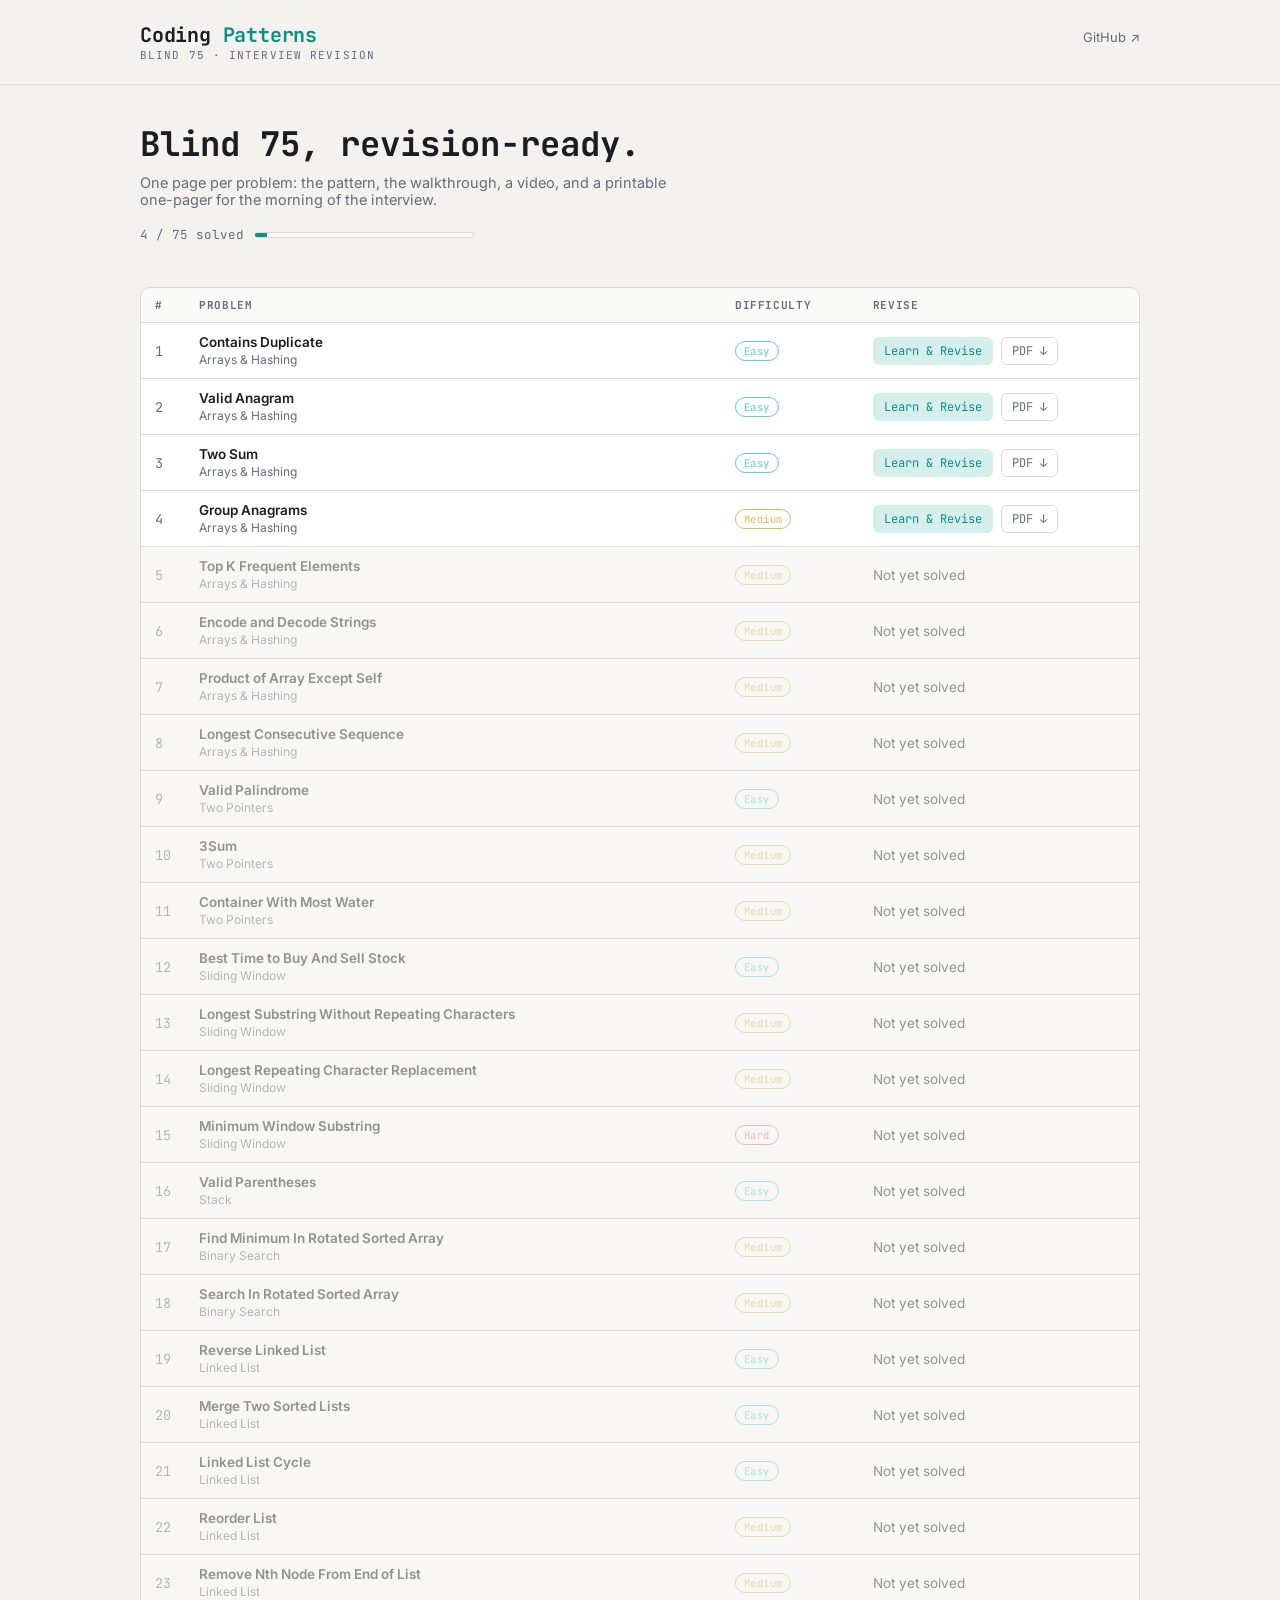
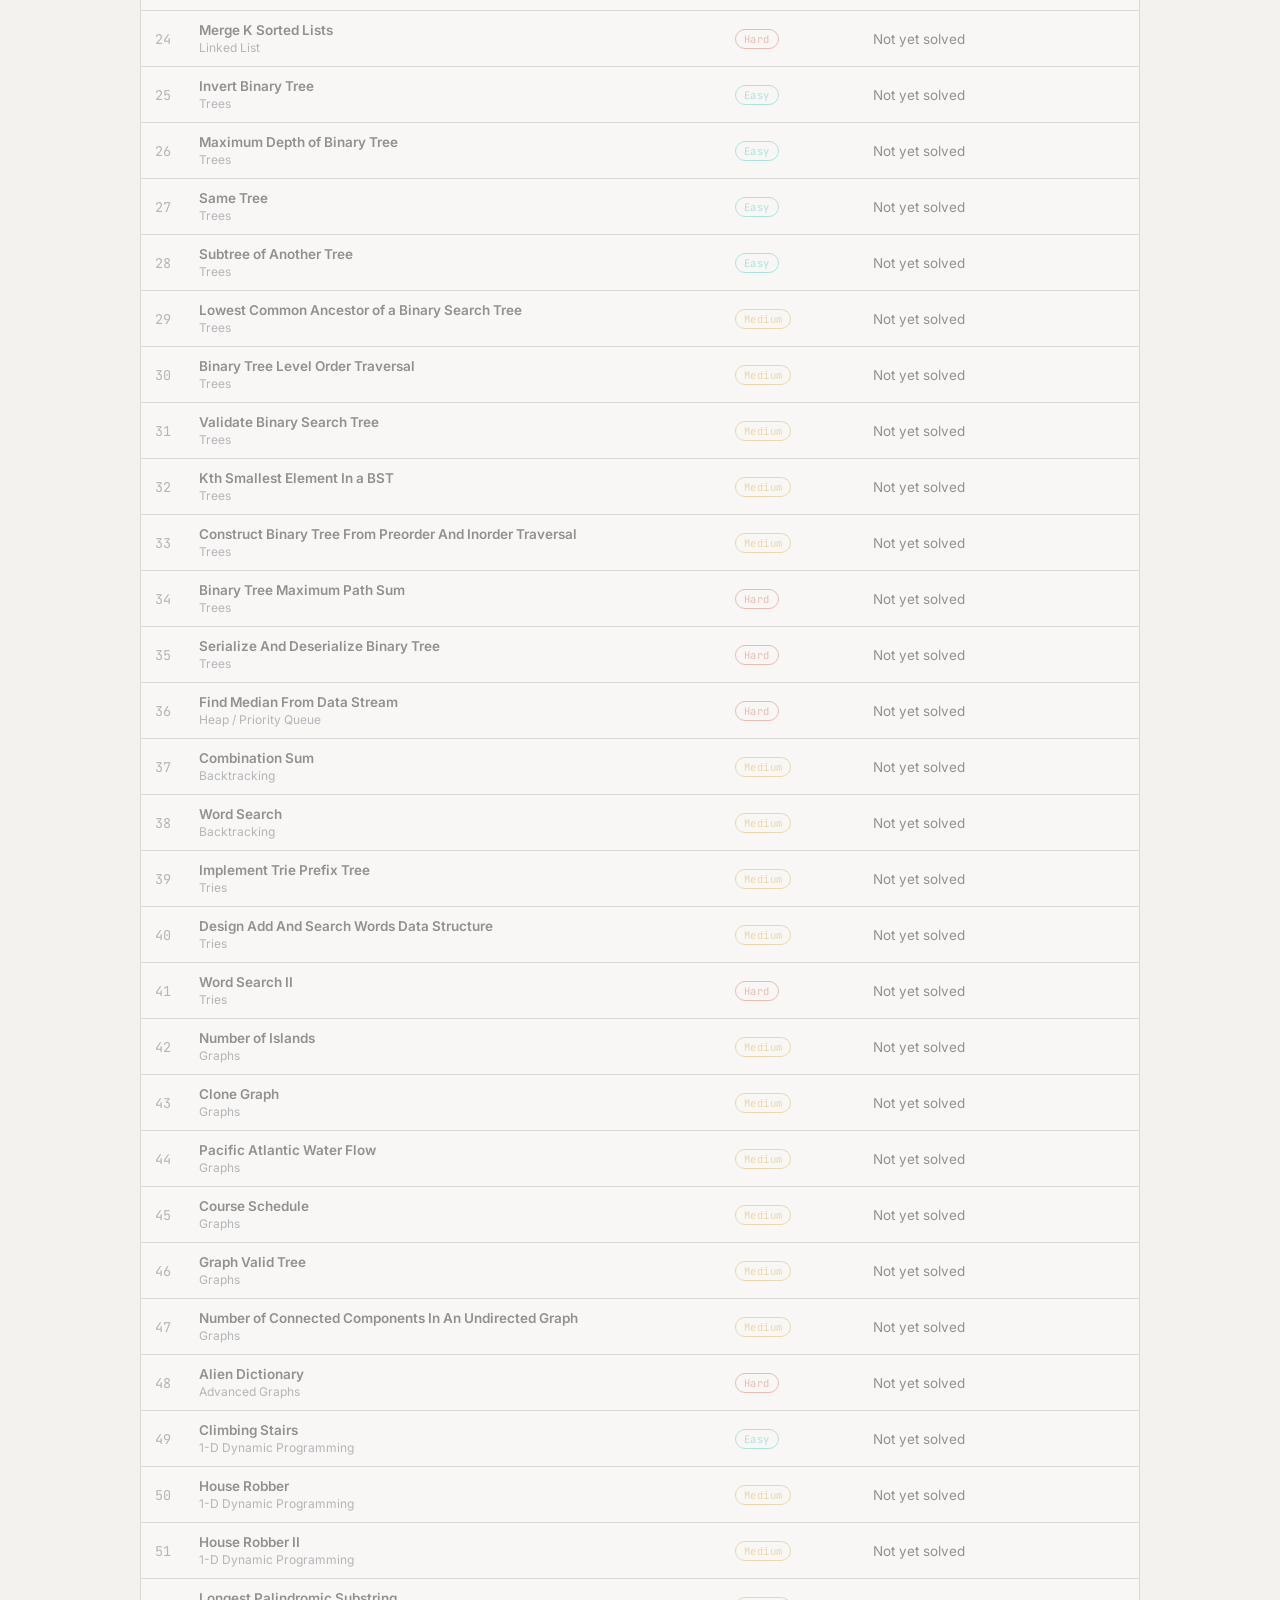
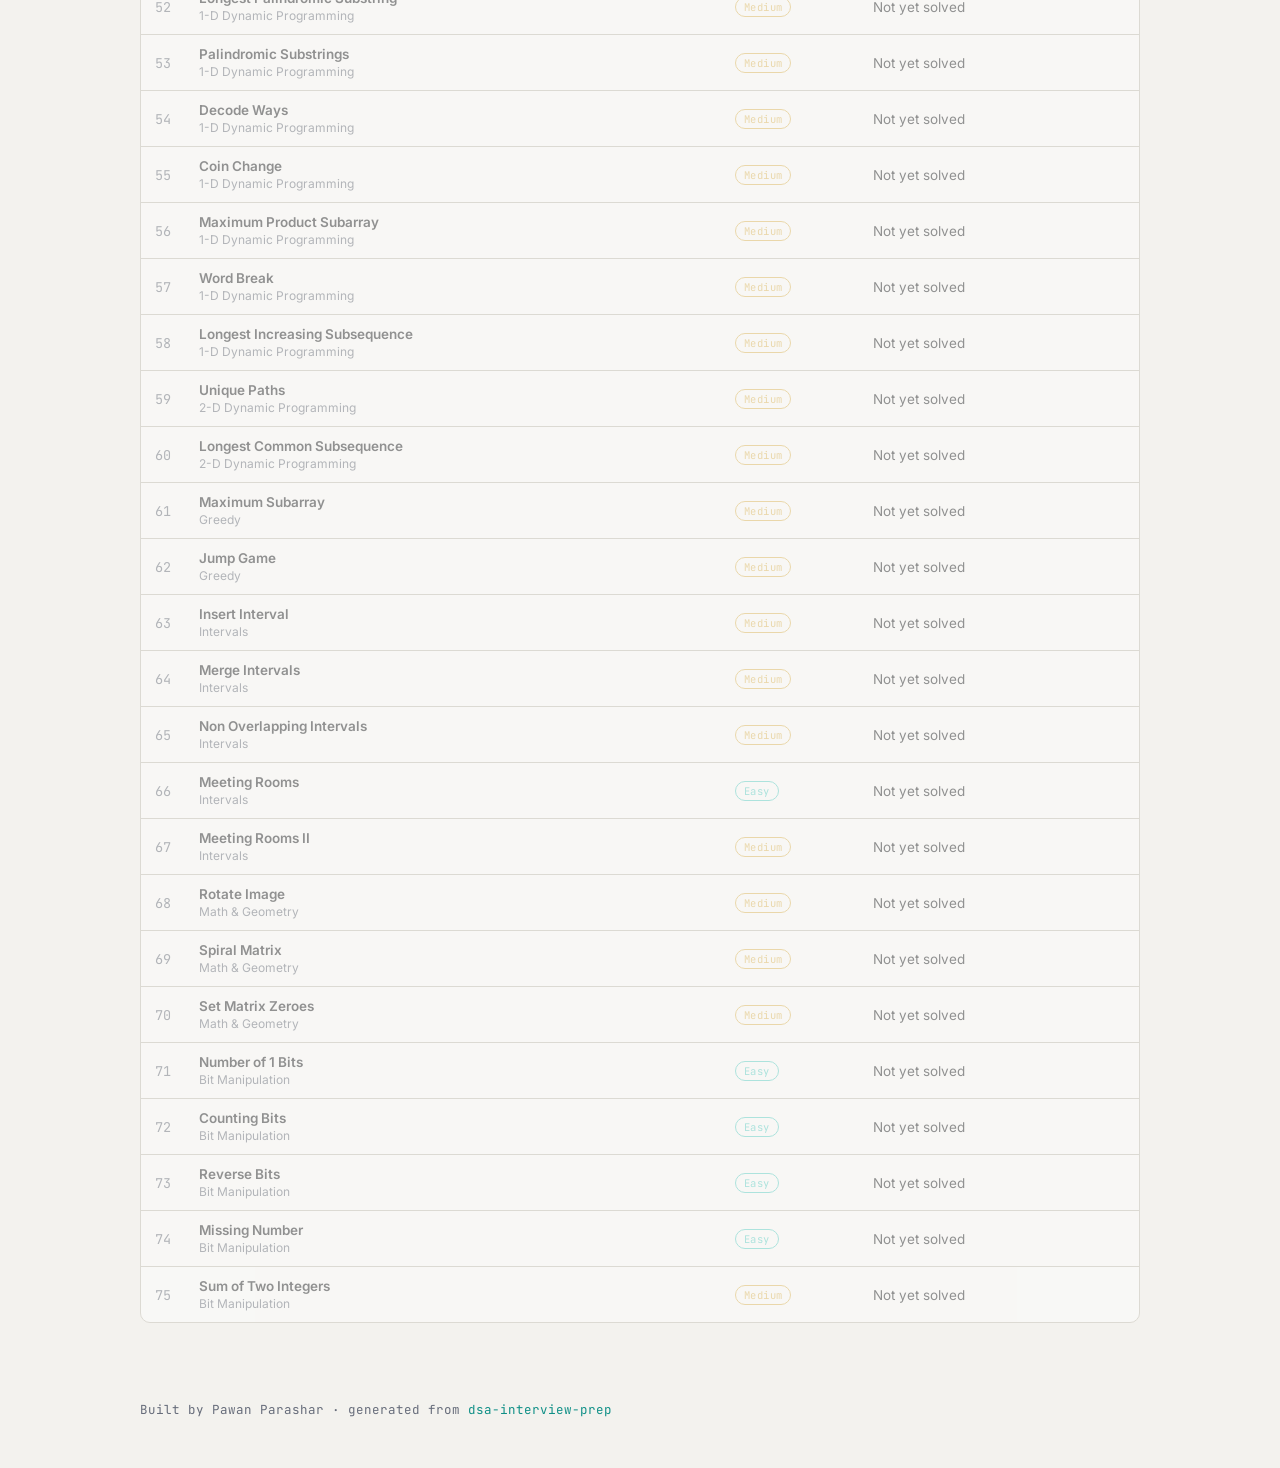
==== commit a0490966: "Add Group Anagrams (#4, LeetCode 49) Hash map grouping by a 26-length character-count signature. Add" ====
--- a/index.html
+++ b/index.html
@@ -28,8 +28,8 @@
       <h1>Blind 75, revision-ready.</h1>
       <p>One page per problem: the pattern, the walkthrough, a video, and a printable one-pager for the morning of the interview.</p>
       <div class="progress">
-        <span>3 / 75 solved</span>
-        <div class="bar"><div class="fill" style="width: 4.0%"></div></div>
+        <span>4 / 75 solved</span>
+        <div class="bar"><div class="fill" style="width: 5.3%"></div></div>
       </div>
     </div>
   </section>
@@ -98,7 +98,7 @@
             </td>
           </tr>
           
-          <tr class="pending">
+          <tr>
             <td class="num">4</td>
             <td class="title">
               Group Anagrams
@@ -107,7 +107,10 @@
             <td><span class="badge Medium">Medium</span></td>
             <td>
               
-              <span class="muted-cat">Not yet solved</span>
+              <div class="cell-links">
+                <a class="linkbtn" href="problems/group-anagrams/index.html">Learn &amp; Revise</a>
+                <a class="linkbtn ghost" href="problems/group-anagrams/group-anagrams-onepager.pdf">PDF ↓</a>
+              </div>
               
             </td>
           </tr>
--- a/assets/css/site.css
+++ b/assets/css/site.css
@@ -598,3 +598,39 @@
   table.problems td { padding: 3px 0; }
   table.problems td.num { display: none; }
 }
+
+/* anagram-groups mode (e.g. Group Anagrams) */
+.viz-cell-word {
+  width: auto;
+  min-width: 44px;
+  padding: 0 12px;
+}
+.viz-groups {
+  display: flex;
+  gap: 10px;
+  flex-wrap: wrap;
+  min-height: 40px;
+  margin-bottom: 14px;
+}
+.viz-group-box {
+  border: 1px solid var(--border);
+  border-radius: 8px;
+  padding: 8px 10px;
+  background: var(--code-bg);
+  transition: border-color 0.2s, background 0.2s;
+}
+.viz-group-box.active {
+  border-color: var(--accent);
+  background: var(--accent-dim);
+}
+.viz-group-key {
+  font-family: var(--font-mono);
+  font-size: 11px;
+  color: var(--muted);
+  margin-bottom: 6px;
+}
+.viz-group-words {
+  display: flex;
+  gap: 6px;
+  flex-wrap: wrap;
+}
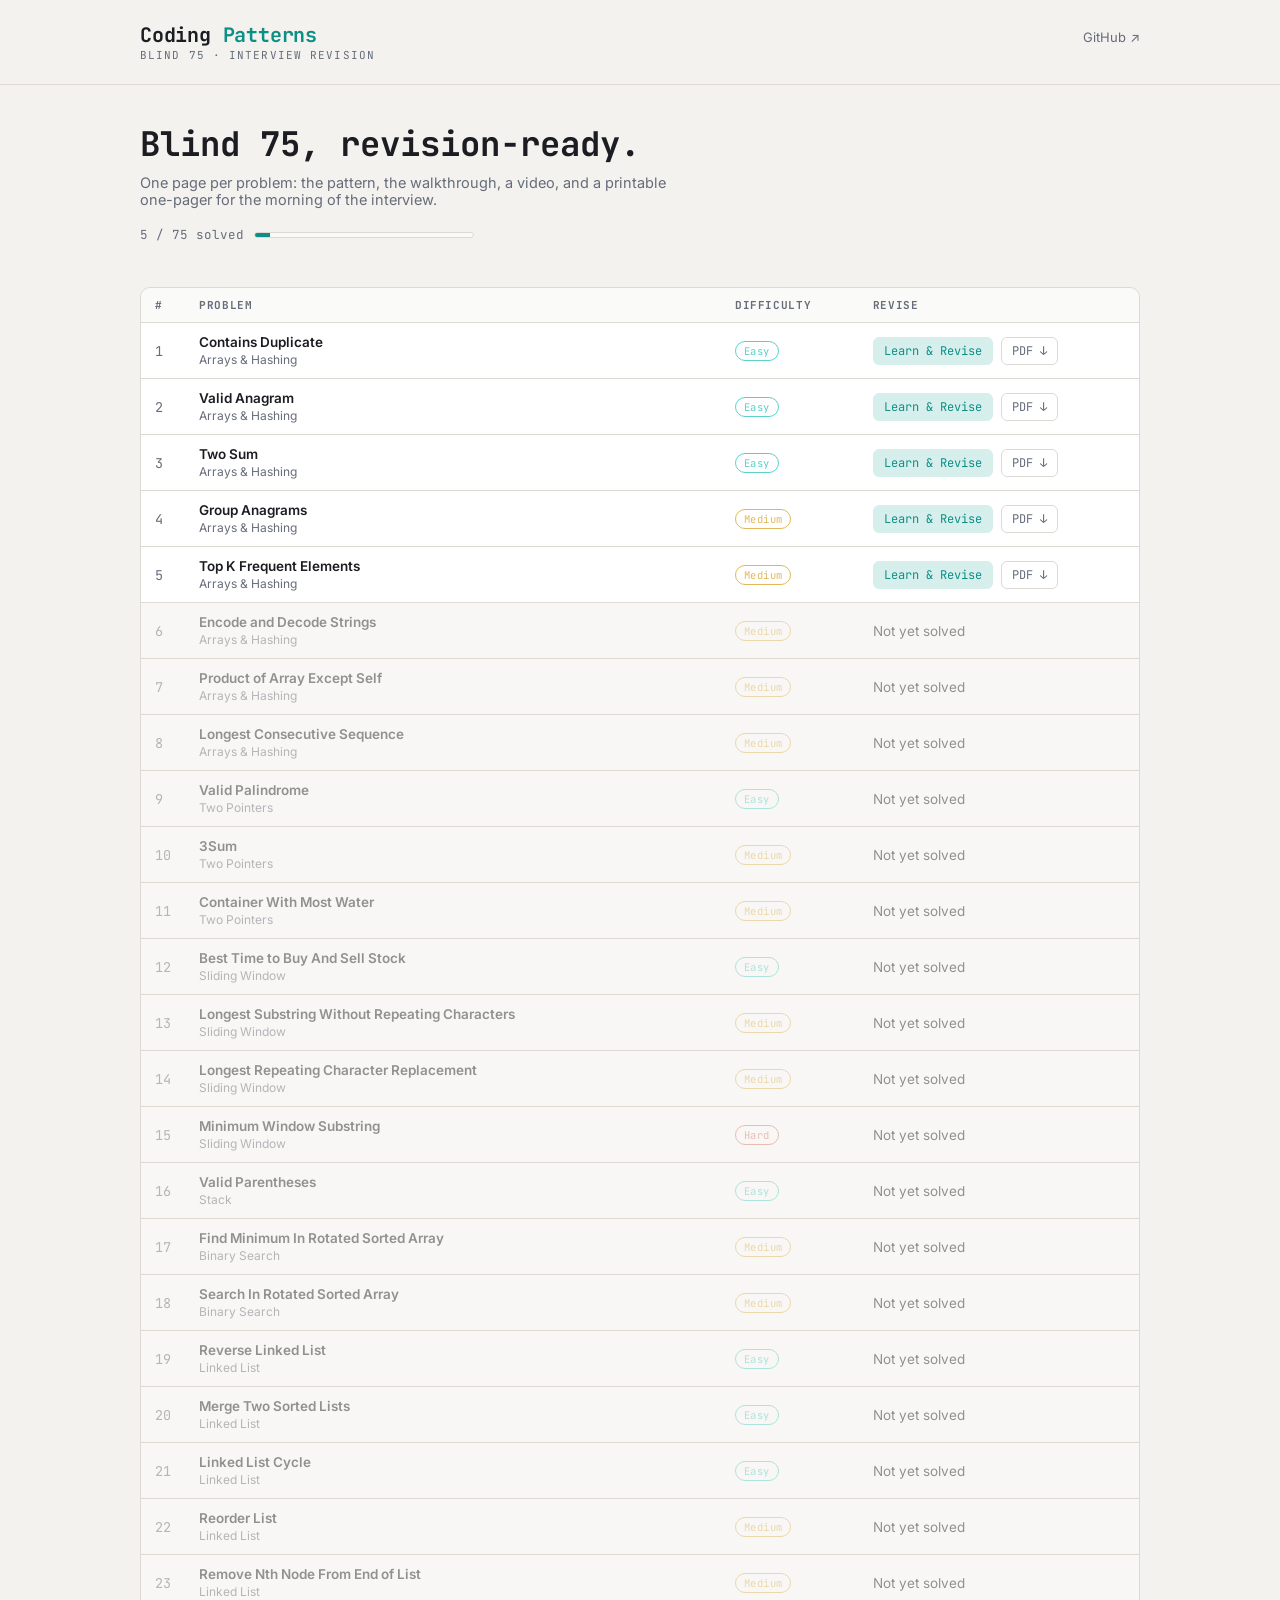
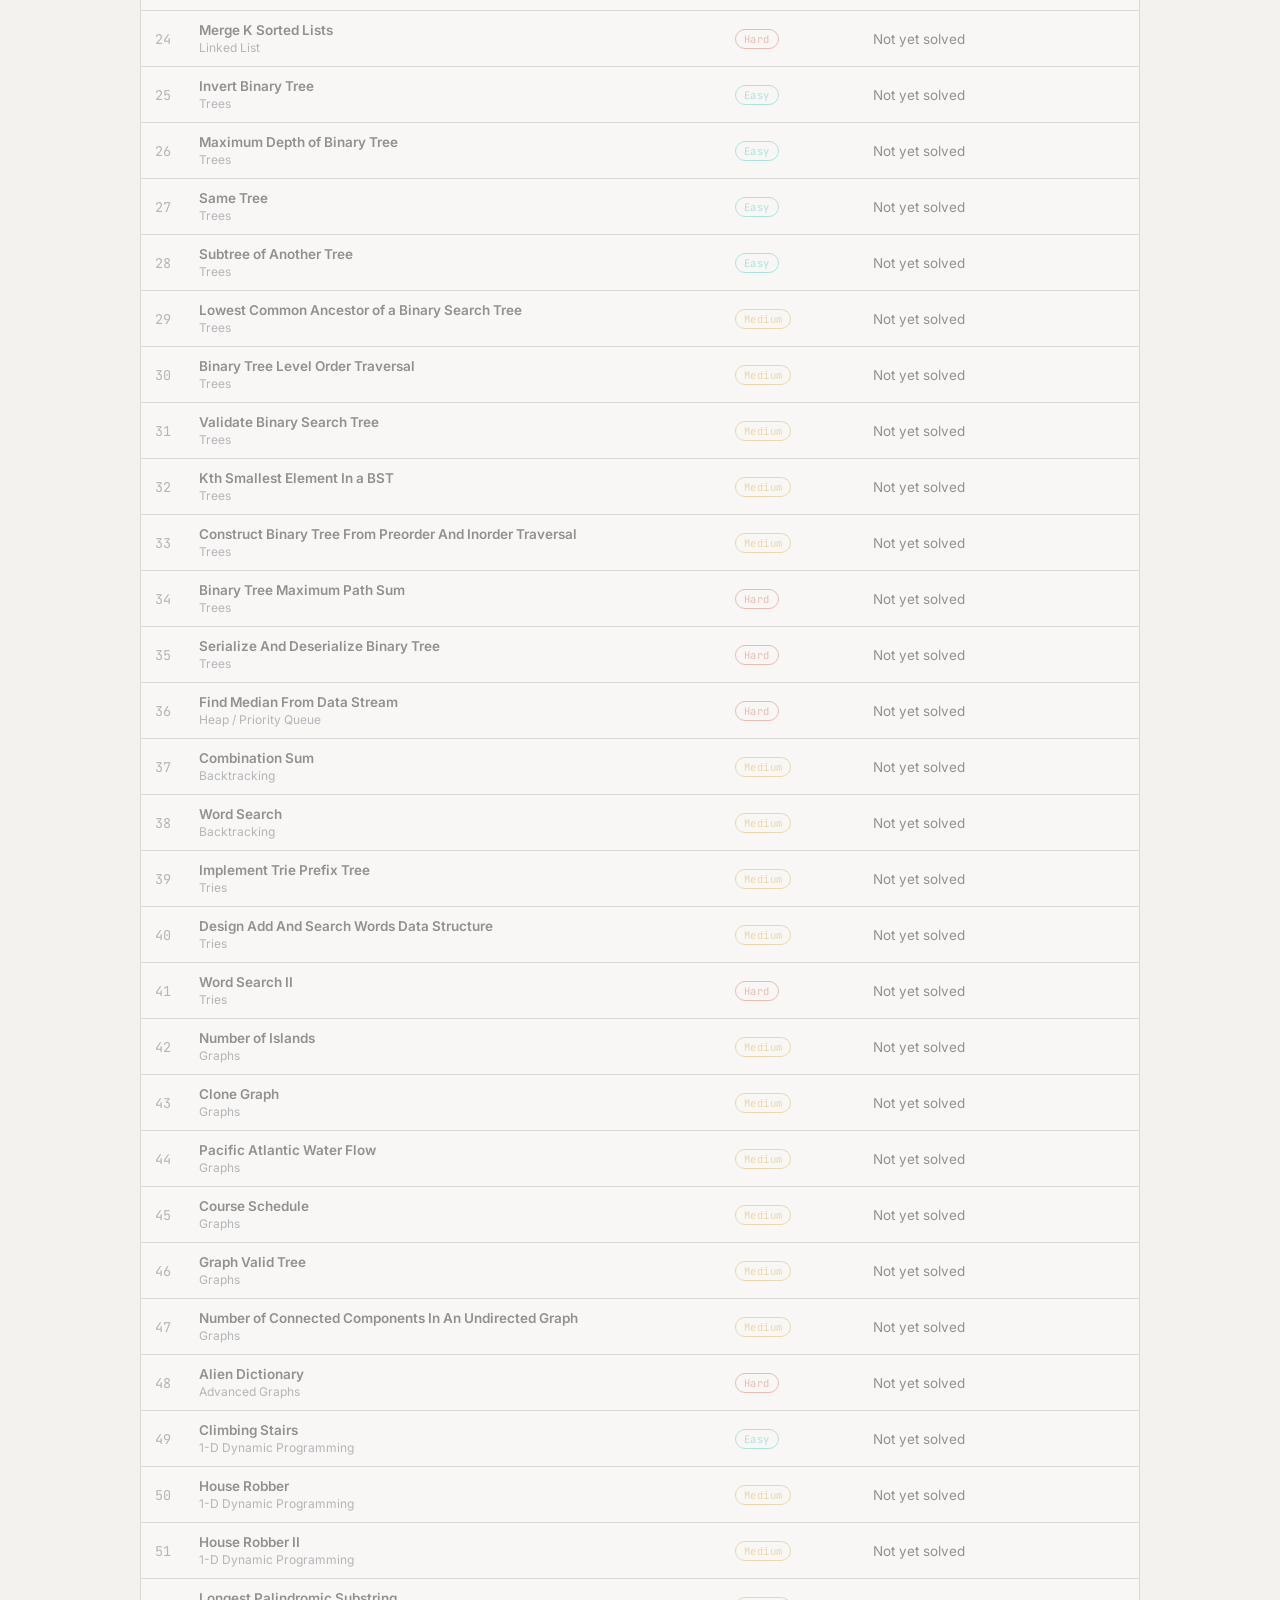
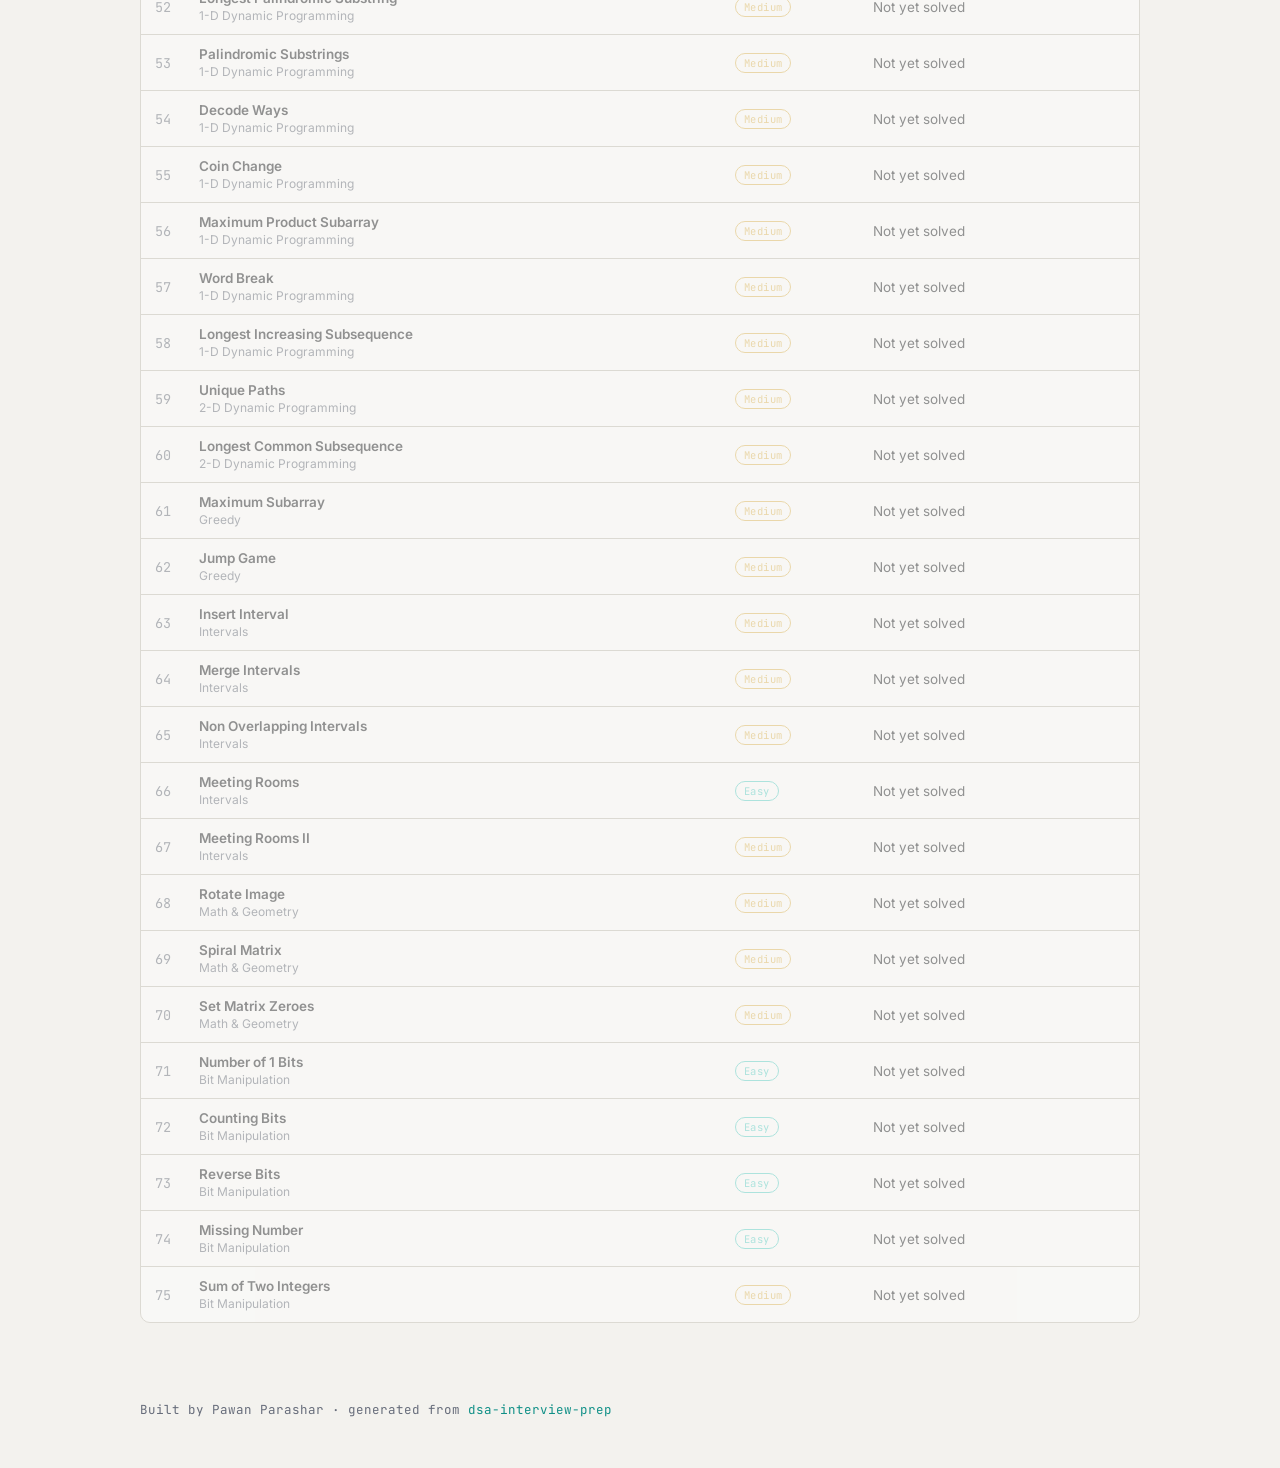
==== commit a78acb8d: "Add Top K Frequent Elements (#5, LeetCode 347) Bucket-sort by frequency instead of sorting (value, f" ====
--- a/index.html
+++ b/index.html
@@ -28,8 +28,8 @@
       <h1>Blind 75, revision-ready.</h1>
       <p>One page per problem: the pattern, the walkthrough, a video, and a printable one-pager for the morning of the interview.</p>
       <div class="progress">
-        <span>4 / 75 solved</span>
-        <div class="bar"><div class="fill" style="width: 5.3%"></div></div>
+        <span>5 / 75 solved</span>
+        <div class="bar"><div class="fill" style="width: 6.7%"></div></div>
       </div>
     </div>
   </section>
@@ -115,7 +115,7 @@
             </td>
           </tr>
           
-          <tr class="pending">
+          <tr>
             <td class="num">5</td>
             <td class="title">
               Top K Frequent Elements
@@ -124,7 +124,10 @@
             <td><span class="badge Medium">Medium</span></td>
             <td>
               
-              <span class="muted-cat">Not yet solved</span>
+              <div class="cell-links">
+                <a class="linkbtn" href="problems/top-k-frequent-elements/index.html">Learn &amp; Revise</a>
+                <a class="linkbtn ghost" href="problems/top-k-frequent-elements/top-k-frequent-elements-onepager.pdf">PDF ↓</a>
+              </div>
               
             </td>
           </tr>
--- a/assets/css/site.css
+++ b/assets/css/site.css
@@ -634,3 +634,11 @@
   gap: 6px;
   flex-wrap: wrap;
 }
+
+/* highlighted chip variant (e.g. output / result chips in step-through visualizers) */
+.viz-chip.found {
+  background: var(--hard);
+  border-color: var(--hard);
+  color: #1b1d22;
+  font-weight: 600;
+}
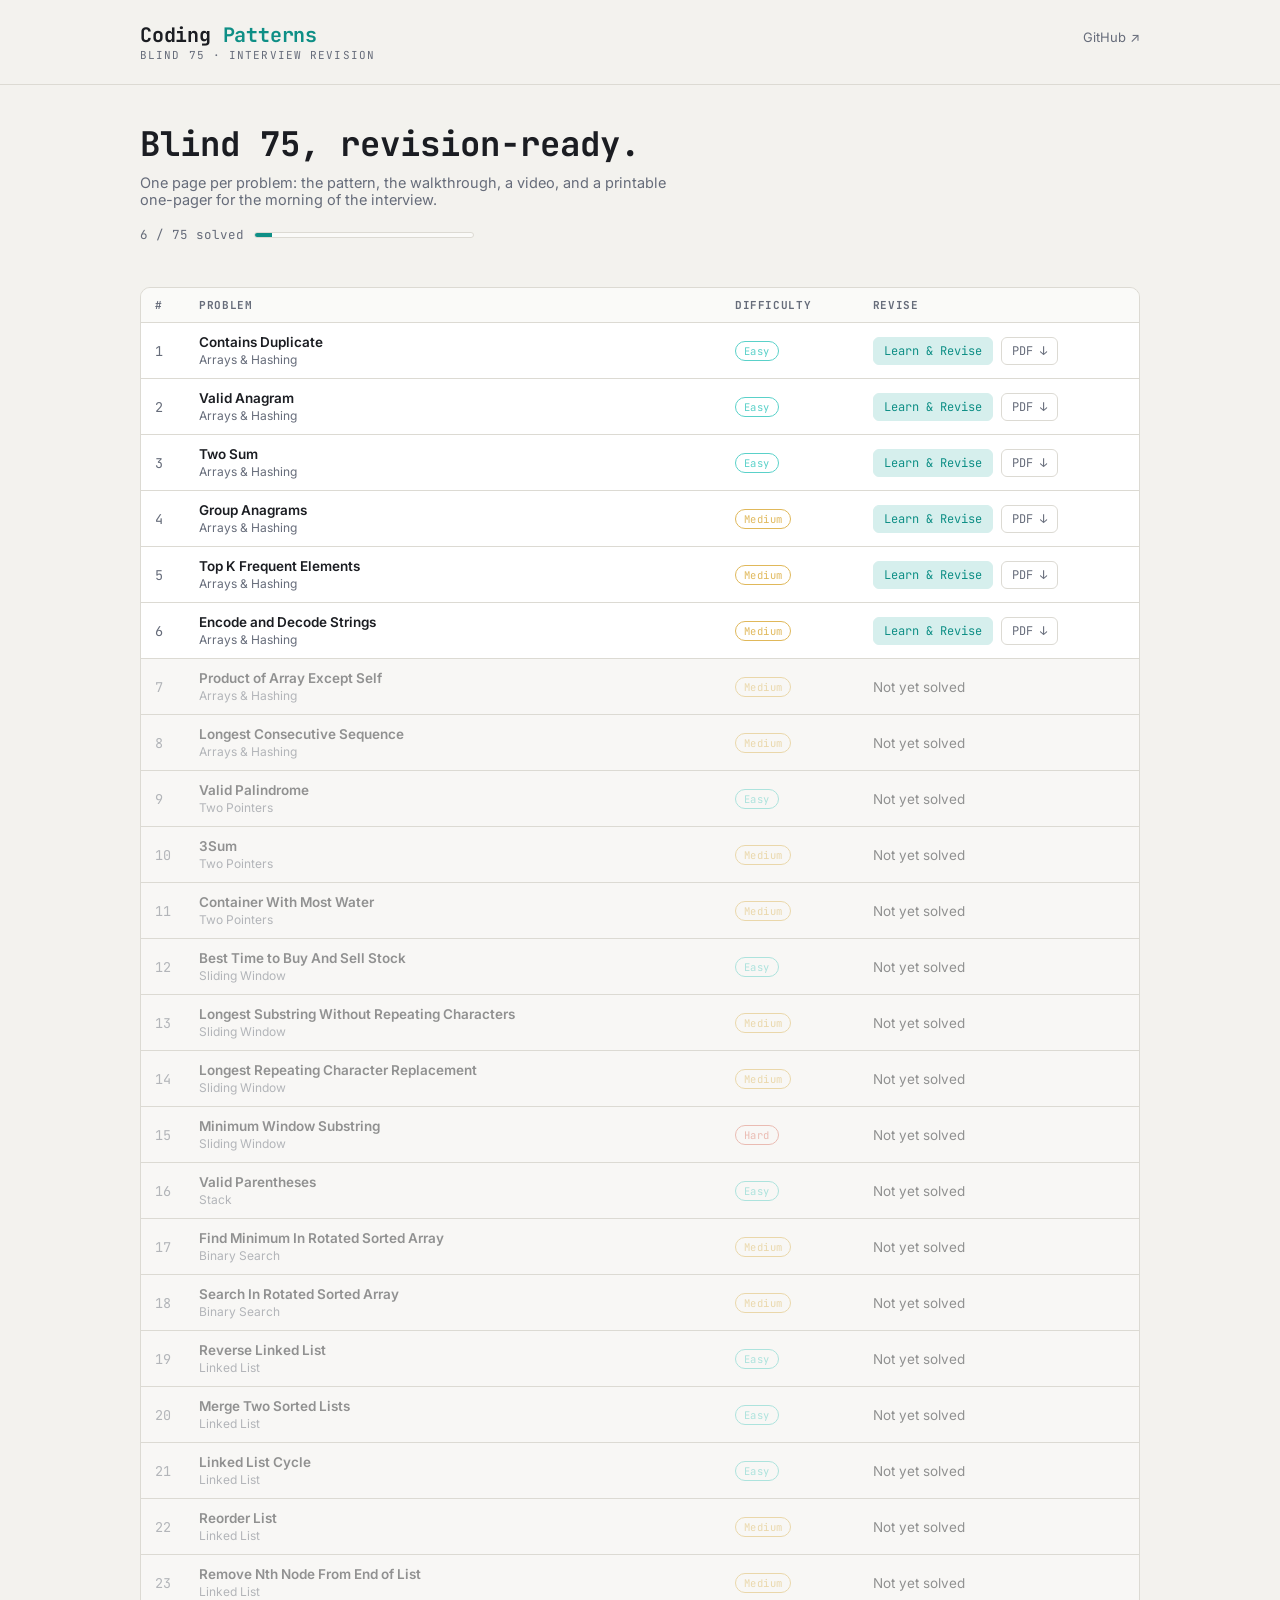
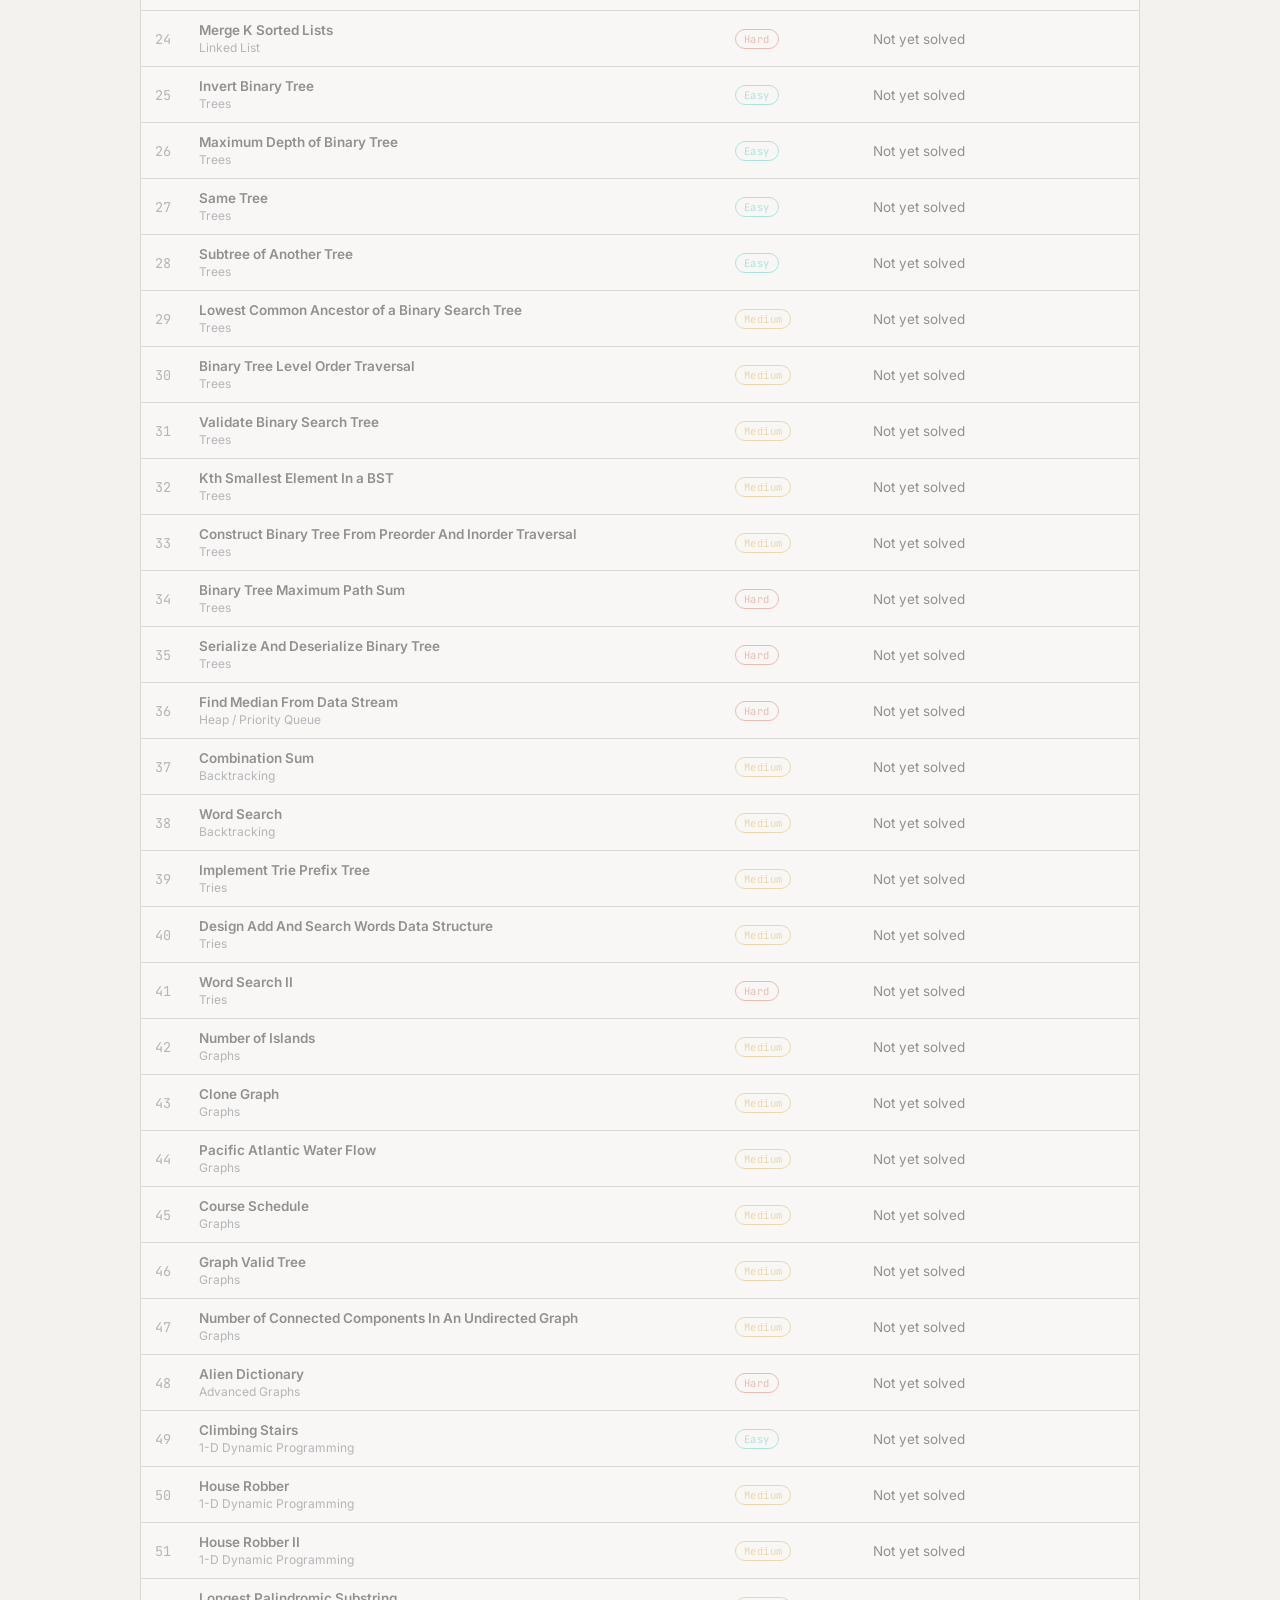
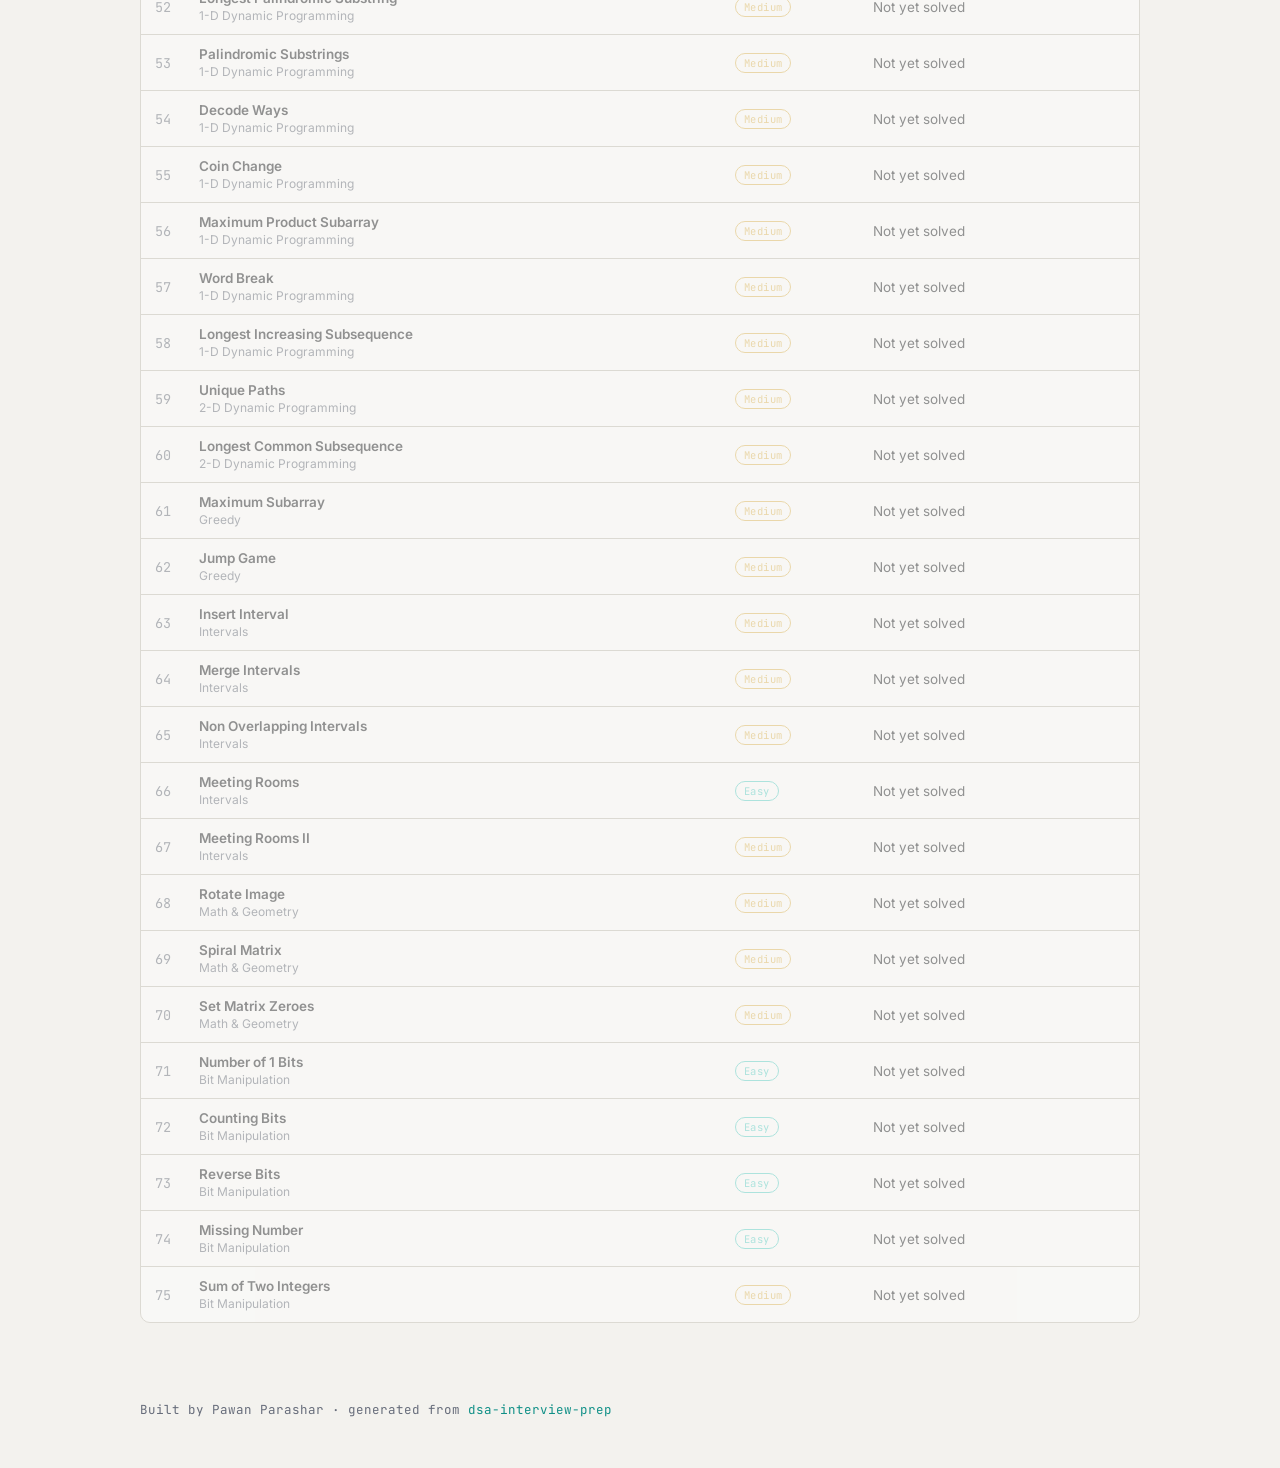
==== commit 57a0d9a9: "Add Encode and Decode Strings (#6, LeetCode 271) Length-prefix each string ("len#content") instead o" ====
--- a/index.html
+++ b/index.html
@@ -28,8 +28,8 @@
       <h1>Blind 75, revision-ready.</h1>
       <p>One page per problem: the pattern, the walkthrough, a video, and a printable one-pager for the morning of the interview.</p>
       <div class="progress">
-        <span>5 / 75 solved</span>
-        <div class="bar"><div class="fill" style="width: 6.7%"></div></div>
+        <span>6 / 75 solved</span>
+        <div class="bar"><div class="fill" style="width: 8.0%"></div></div>
       </div>
     </div>
   </section>
@@ -132,7 +132,7 @@
             </td>
           </tr>
           
-          <tr class="pending">
+          <tr>
             <td class="num">6</td>
             <td class="title">
               Encode and Decode Strings
@@ -141,7 +141,10 @@
             <td><span class="badge Medium">Medium</span></td>
             <td>
               
-              <span class="muted-cat">Not yet solved</span>
+              <div class="cell-links">
+                <a class="linkbtn" href="problems/encode-and-decode-strings/index.html">Learn &amp; Revise</a>
+                <a class="linkbtn ghost" href="problems/encode-and-decode-strings/encode-and-decode-strings-onepager.pdf">PDF ↓</a>
+              </div>
               
             </td>
           </tr>
--- a/assets/css/site.css
+++ b/assets/css/site.css
@@ -642,3 +642,17 @@
   color: #1b1d22;
   font-weight: 600;
 }
+
+/* encode/decode strings mode (e.g. Encode and Decode Strings) */
+.viz-codec-text {
+  font-family: var(--font-mono);
+  font-size: 14px;
+  padding: 10px 12px;
+  background: var(--code-bg);
+  border: 1px solid var(--border);
+  border-radius: 6px;
+  margin-bottom: 14px;
+  min-height: 20px;
+  word-break: break-all;
+  line-height: 1.5;
+}
